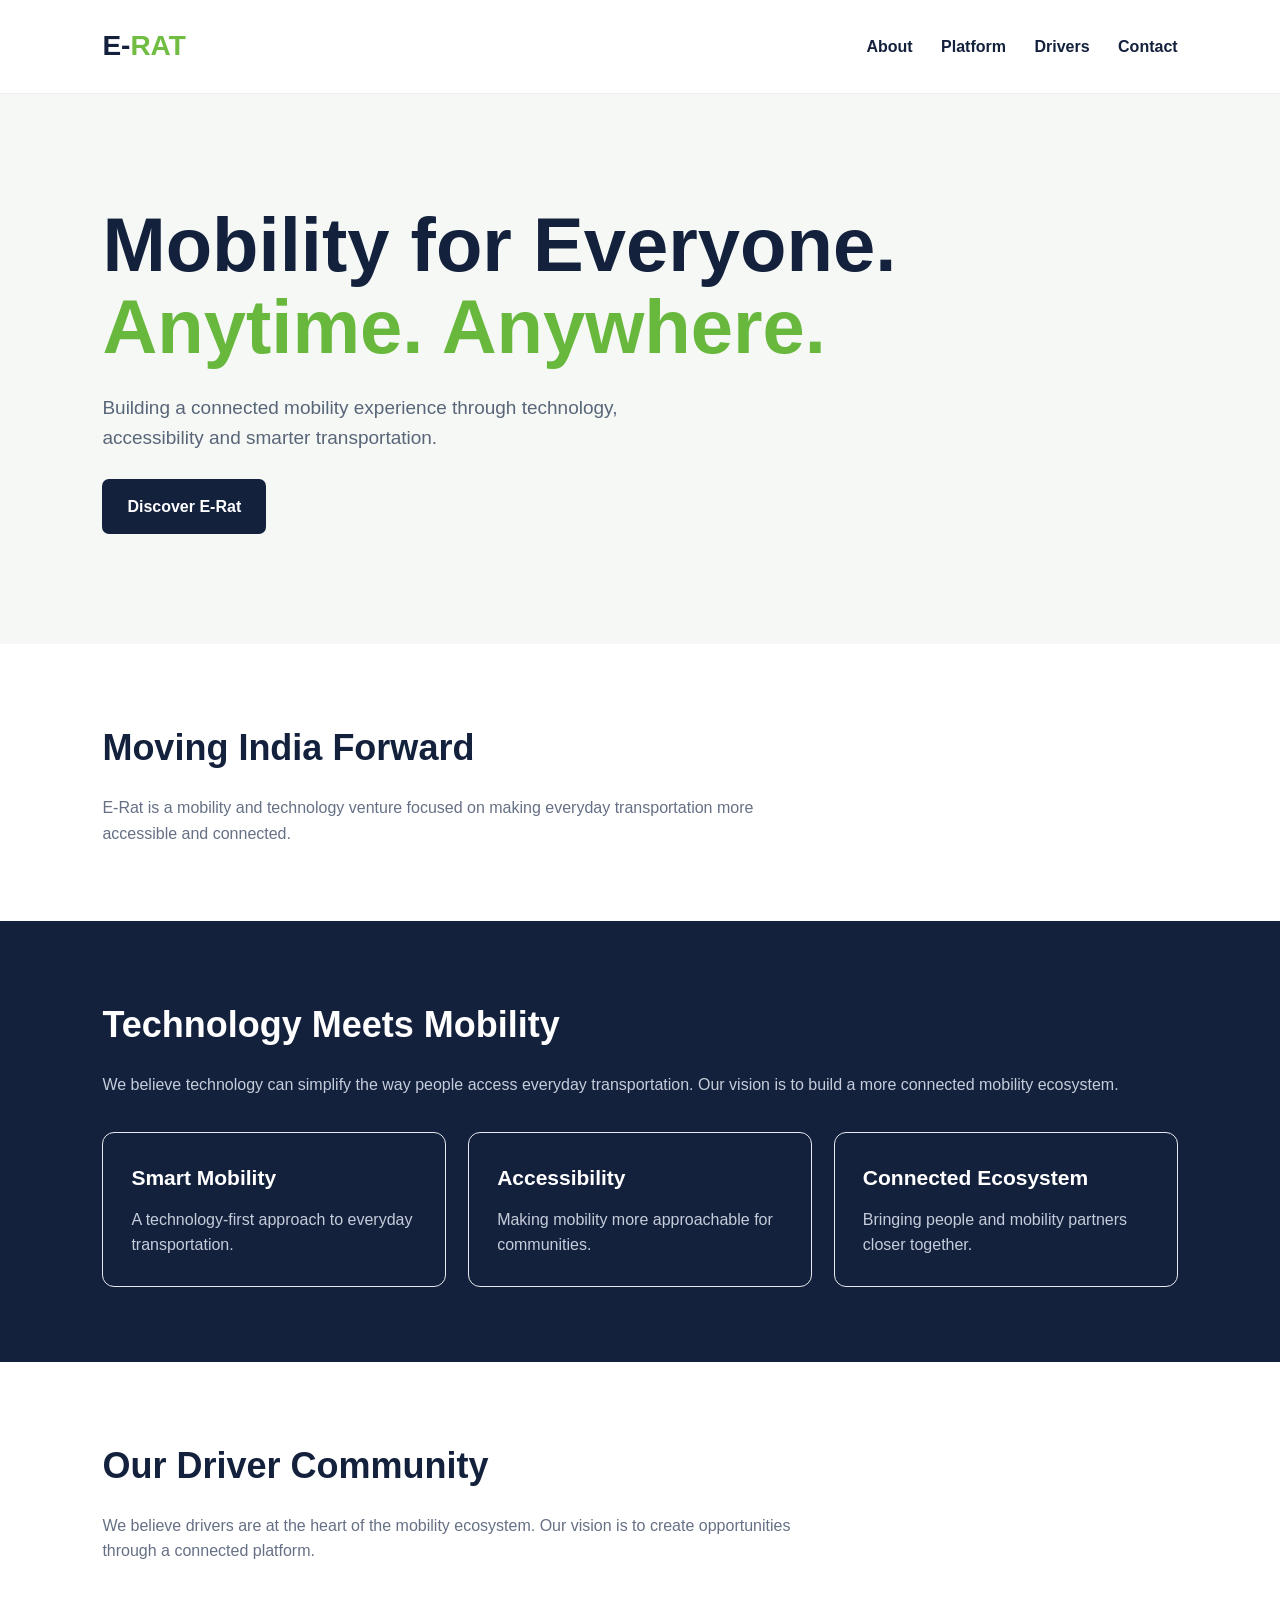
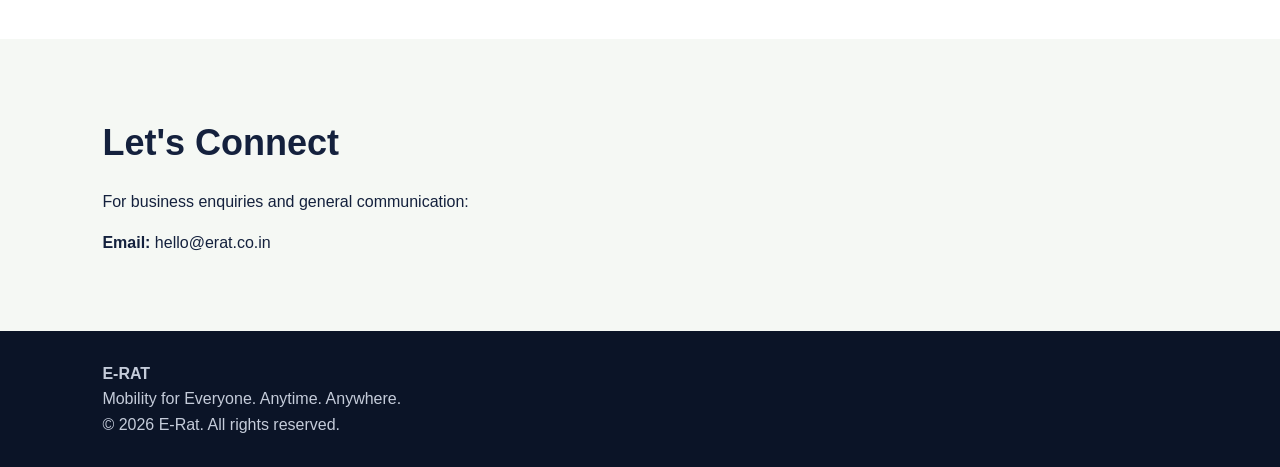
==== index.html @ 74af77c2 "Add initial HTML structure for E-Rat website This file contains the HTML structure and styling for t" ====
<!DOCTYPE html>
<html lang="en">
<head>
<meta charset="UTF-8">
<meta name="viewport" content="width=device-width, initial-scale=1.0">
<title>E-Rat | Mobility for Everyone</title>
<style>
*{box-sizing:border-box;margin:0;padding:0}
body{font-family:Arial,sans-serif;color:#14213d;background:#fff;line-height:1.6}
header{padding:24px 8%;display:flex;justify-content:space-between;align-items:center;border-bottom:1px solid #eee}
.logo{font-size:28px;font-weight:800;color:#14213d}
.logo span{color:#71bd43}
nav a{margin-left:24px;text-decoration:none;color:#14213d;font-weight:600}
.hero{padding:110px 8%;background:#f5f8f4}
.hero h1{font-size:clamp(40px,7vw,76px);line-height:1.08;max-width:850px}
.hero h1 span{color:#68b83d}
.hero p{font-size:19px;color:#596579;margin:25px 0;max-width:600px}
.btn{display:inline-block;background:#14213d;color:white;padding:15px 25px;border-radius:7px;text-decoration:none;font-weight:bold}
section{padding:75px 8%}
h2{font-size:36px;margin-bottom:18px}
.intro{color:#667085;max-width:700px}
.cards{display:grid;grid-template-columns:repeat(auto-fit,minmax(220px,1fr));gap:22px;margin-top:35px}
.card{padding:28px;border:1px solid #e6e9ed;border-radius:12px}
.card h3{margin-bottom:12px;font-size:21px}
.card p{color:#667085}
.dark{background:#14213d;color:white}
.dark p{color:#c5ccda}
.contact{background:#f5f8f4}
footer{padding:30px 8%;background:#0b1427;color:#c5ccda}
@media(max-width:600px){nav{display:none}.hero{padding:75px 7%}section{padding:55px 7%}}
</style>
</head>
<body>
<header>
<div class="logo">E-<span>RAT</span></div>
<nav>
<a href="#about">About</a>
<a href="#platform">Platform</a>
<a href="#drivers">Drivers</a>
<a href="#contact">Contact</a>
</nav>
</header>

<div class="hero">
<h1>Mobility for Everyone.<br><span>Anytime. Anywhere.</span></h1>
<p>Building a connected mobility experience through technology, accessibility and smarter transportation.</p>
<a class="btn" href="#about">Discover E-Rat</a>
</div>

<section id="about">
<h2>Moving India Forward</h2>
<p class="intro">E-Rat is a mobility and technology venture focused on making everyday transportation more accessible and connected.</p>
</section>

<section id="platform" class="dark">
<h2>Technology Meets Mobility</h2>
<p>We believe technology can simplify the way people access everyday transportation. Our vision is to build a more connected mobility ecosystem.</p>
<div class="cards">
<div class="card"><h3>Smart Mobility</h3><p>A technology-first approach to everyday transportation.</p></div>
<div class="card"><h3>Accessibility</h3><p>Making mobility more approachable for communities.</p></div>
<div class="card"><h3>Connected Ecosystem</h3><p>Bringing people and mobility partners closer together.</p></div>
</div>
</section>

<section id="drivers">
<h2>Our Driver Community</h2>
<p class="intro">We believe drivers are at the heart of the mobility ecosystem. Our vision is to create opportunities through a connected platform.</p>
</section>

<section id="contact" class="contact">
<h2>Let's Connect</h2>
<p>For business enquiries and general communication:</p>
<p style="margin-top:15px"><strong>Email:</strong> hello@erat.co.in</p>
</section>

<footer>
<strong>E-RAT</strong>
<p>Mobility for Everyone. Anytime. Anywhere.</p>
<p>© 2026 E-Rat. All rights reserved.</p>
</footer>
</body>
                            </html>
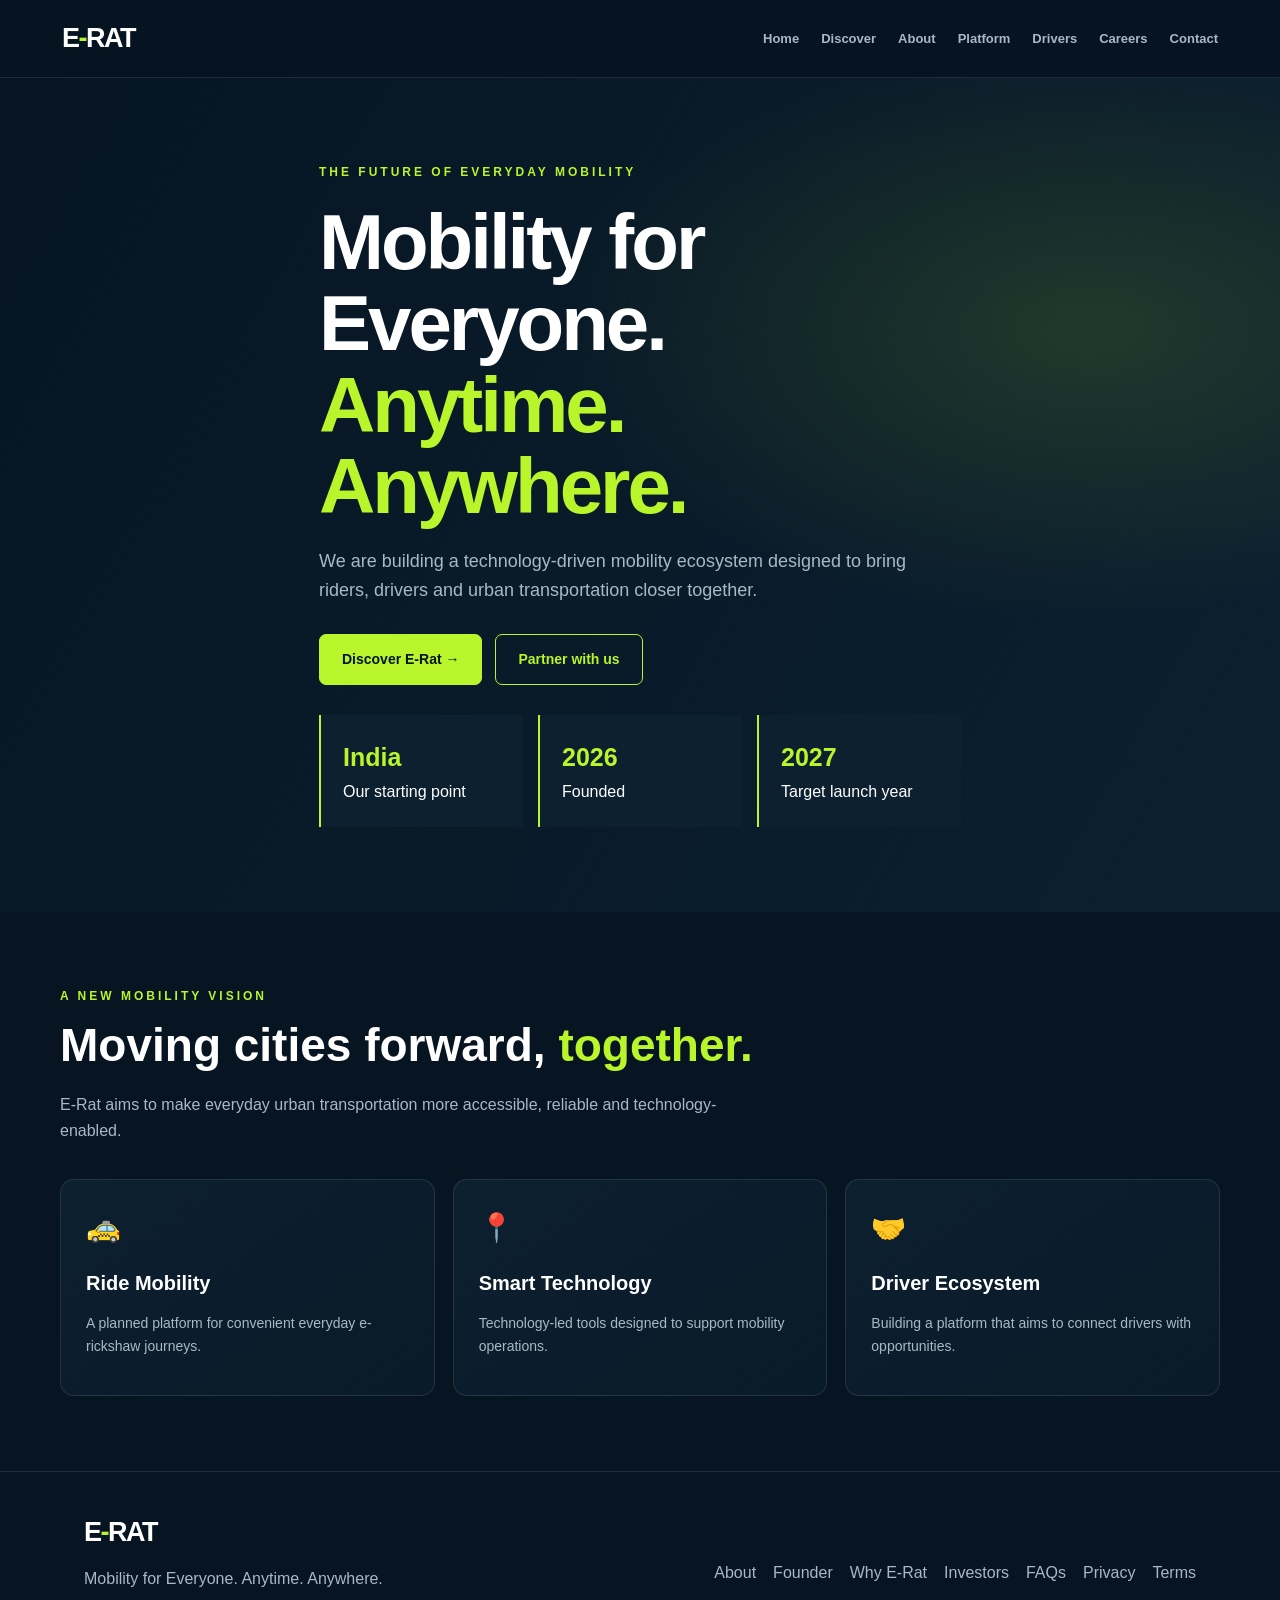
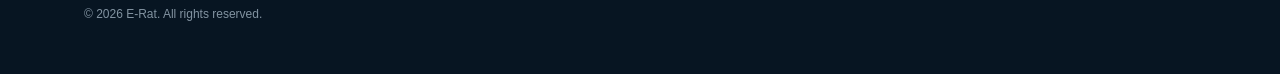
==== commit 39f9173a: "Revamp HTML structure and styles for E-Rat site Updated the HTML structure and styles for the E-Rat " ====
--- a/index.html
+++ b/index.html
@@ -3,80 +3,404 @@
 <head>
 <meta charset="UTF-8">
 <meta name="viewport" content="width=device-width, initial-scale=1.0">
+<meta name="description" content="E-Rat — Mobility for Everyone. Anytime. Anywhere. Building a technology-driven urban mobility ecosystem from India.">
+<meta name="theme-color" content="#071522">
 <title>E-Rat | Mobility for Everyone</title>
 <style>
+:root {
+  --bg:#071522;
+  --panel:#0d2030;
+  --panel2:#10283a;
+  --green:#b8f52a;
+  --white:#fff;
+  --muted:#a9b8c5;
+  --line:rgba(255,255,255,.1);
+}
 *{box-sizing:border-box;margin:0;padding:0}
-body{font-family:Arial,sans-serif;color:#14213d;background:#fff;line-height:1.6}
-header{padding:24px 8%;display:flex;justify-content:space-between;align-items:center;border-bottom:1px solid #eee}
-.logo{font-size:28px;font-weight:800;color:#14213d}
-.logo span{color:#71bd43}
-nav a{margin-left:24px;text-decoration:none;color:#14213d;font-weight:600}
-.hero{padding:110px 8%;background:#f5f8f4}
-.hero h1{font-size:clamp(40px,7vw,76px);line-height:1.08;max-width:850px}
-.hero h1 span{color:#68b83d}
-.hero p{font-size:19px;color:#596579;margin:25px 0;max-width:600px}
-.btn{display:inline-block;background:#14213d;color:white;padding:15px 25px;border-radius:7px;text-decoration:none;font-weight:bold}
-section{padding:75px 8%}
-h2{font-size:36px;margin-bottom:18px}
-.intro{color:#667085;max-width:700px}
-.cards{display:grid;grid-template-columns:repeat(auto-fit,minmax(220px,1fr));gap:22px;margin-top:35px}
-.card{padding:28px;border:1px solid #e6e9ed;border-radius:12px}
-.card h3{margin-bottom:12px;font-size:21px}
-.card p{color:#667085}
-.dark{background:#14213d;color:white}
-.dark p{color:#c5ccda}
-.contact{background:#f5f8f4}
-footer{padding:30px 8%;background:#0b1427;color:#c5ccda}
-@media(max-width:600px){nav{display:none}.hero{padding:75px 7%}section{padding:55px 7%}}
+html{scroll-behavior:smooth}
+body{
+  font-family:Inter,Arial,sans-serif;
+  background:var(--bg);color:var(--white);
+  line-height:1.65;
+}
+a{color:inherit;text-decoration:none}
+button{font:inherit}
+header{
+  position:sticky;top:0;z-index:100;
+  background:rgba(7,21,34,.94);
+  backdrop-filter:blur(15px);
+  border-bottom:1px solid var(--line);
+}
+.nav{
+  max-width:1200px;margin:auto;padding:16px 22px;
+  display:flex;align-items:center;justify-content:space-between;
+}
+.logo{font-size:27px;font-weight:900;letter-spacing:-1.5px}
+.logo span{color:var(--green)}
+.navlinks{display:flex;align-items:center;gap:22px}
+.navlinks button{
+  background:none;border:0;color:var(--muted);
+  cursor:pointer;font-size:13px;font-weight:700;
+}
+.navlinks button:hover,.navlinks button.active{color:var(--green)}
+.menu-btn{
+  display:none;background:var(--green);color:#071522;
+  border:0;border-radius:8px;padding:8px 13px;font-weight:800;
+}
+.container{max-width:1160px;margin:auto;padding:0 24px}
+.page{display:none;min-height:75vh;animation:fade .3s ease}
+.page.active{display:block}
+@keyframes fade{from{opacity:0;transform:translateY(8px)}to{opacity:1;transform:none}}
+.hero{
+  min-height:590px;display:flex;align-items:center;
+  padding:85px 0;
+  background:
+    radial-gradient(ellipse at 85% 30%,rgba(184,245,42,.13),transparent 35%),
+    linear-gradient(120deg,#071522,#0b2030);
+}
+.eyebrow{
+  color:var(--green);font-size:12px;letter-spacing:3px;
+  font-weight:900;text-transform:uppercase;
+}
+h1{font-size:clamp(43px,7vw,78px);line-height:1.04;
+   letter-spacing:-3px;margin:20px 0}
+h1 span,h2 span{color:var(--green)}
+h2{font-size:clamp(30px,4vw,46px);line-height:1.15;margin:12px 0 20px}
+h3{font-size:20px;margin-bottom:10px}
+p{color:var(--muted);margin:12px 0}
+.hero-copy{max-width:690px}
+.hero-copy p{font-size:18px;max-width:600px}
+.actions{display:flex;gap:13px;flex-wrap:wrap;margin-top:28px}
+.btn{
+  display:inline-block;padding:13px 22px;border-radius:7px;
+  font-weight:900;font-size:14px;border:1px solid var(--green);
+  cursor:pointer;
+}
+.btn.primary{background:var(--green);color:#071522}
+.btn.secondary{color:var(--green);background:transparent}
+.section{padding:75px 0}
+.section-head{max-width:700px;margin-bottom:35px}
+.grid{display:grid;grid-template-columns:repeat(3,1fr);gap:18px}
+.card{
+  padding:25px;border:1px solid var(--line);
+  background:linear-gradient(145deg,var(--panel),#091a28);
+  border-radius:14px;
+}
+.card .symbol{font-size:28px;margin-bottom:15px}
+.card p{font-size:14px}
+.tag{
+  display:inline-block;padding:5px 10px;border-radius:30px;
+  background:rgba(184,245,42,.1);color:var(--green);
+  font-size:11px;font-weight:900;letter-spacing:1px;
+}
+.stats{display:grid;grid-template-columns:repeat(3,1fr);gap:15px;margin-top:30px}
+.stat{padding:22px;border-left:2px solid var(--green);background:var(--panel)}
+.stat strong{display:block;font-size:25px;color:var(--green)}
+.page-hero{padding:75px 0 45px;background:linear-gradient(120deg,#0b2030,#071522)}
+.page-hero h1{font-size:clamp(38px,6vw,62px)}
+.content{padding:45px 0 80px}
+.content-block{max-width:850px}
+.content-block ul{padding-left:22px;color:var(--muted);margin:15px 0}
+.content-block li{margin:9px 0}
+.notice{
+  border:1px solid rgba(184,245,42,.35);
+  background:rgba(184,245,42,.06);
+  padding:17px;border-radius:10px;margin:22px 0;
+  color:var(--muted);font-size:14px;
+}
+.faq{border-bottom:1px solid var(--line);padding:20px 0}
+.faq h3{color:var(--white)}
+footer{border-top:1px solid var(--line);padding:38px 0}
+.footer-inner{display:flex;justify-content:space-between;gap:25px;flex-wrap:wrap}
+.footer-links{display:flex;gap:17px;flex-wrap:wrap}
+.footer-links button{background:none;border:0;color:var(--muted);cursor:pointer}
+.footer-links button:hover{color:var(--green)}
+.small{font-size:12px;color:#8293a1}
+.contact-box{padding:28px;background:var(--panel);border-radius:12px;margin-top:20px}
+@media(max-width:850px){
+ .navlinks{
+   display:none;position:absolute;top:65px;left:0;right:0;
+   padding:20px;background:#071522;border-bottom:1px solid var(--line);
+   flex-direction:column;align-items:flex-start;
+ }
+ .navlinks.open{display:flex}
+ .menu-btn{display:block}
+ .grid{grid-template-columns:repeat(2,1fr)}
+}
+@media(max-width:560px){
+ .grid,.stats{grid-template-columns:1fr}
+ .hero{min-height:520px;padding:65px 0}
+ h1{letter-spacing:-2px}
+ .section{padding:55px 0}
+ .nav{padding:14px 18px}
+}
 </style>
 </head>
 <body>
+
 <header>
-<div class="logo">E-<span>RAT</span></div>
-<nav>
-<a href="#about">About</a>
-<a href="#platform">Platform</a>
-<a href="#drivers">Drivers</a>
-<a href="#contact">Contact</a>
-</nav>
+ <div class="nav">
+  <a class="logo" href="#" onclick="showPage('home');return false">E<span>-</span>RAT</a>
+  <button class="menu-btn" onclick="toggleMenu()">MENU ☰</button>
+  <nav class="navlinks" id="navlinks">
+   <button onclick="showPage('home')">Home</button>
+   <button onclick="showPage('discover')">Discover</button>
+   <button onclick="showPage('about')">About</button>
+   <button onclick="showPage('platform')">Platform</button>
+   <button onclick="showPage('drivers')">Drivers</button>
+   <button onclick="showPage('careers')">Careers</button>
+   <button onclick="showPage('contact')">Contact</button>
+  </nav>
+ </div>
 </header>
 
-<div class="hero">
-<h1>Mobility for Everyone.<br><span>Anytime. Anywhere.</span></h1>
-<p>Building a connected mobility experience through technology, accessibility and smarter transportation.</p>
-<a class="btn" href="#about">Discover E-Rat</a>
-</div>
-
-<section id="about">
-<h2>Moving India Forward</h2>
-<p class="intro">E-Rat is a mobility and technology venture focused on making everyday transportation more accessible and connected.</p>
-</section>
-
-<section id="platform" class="dark">
-<h2>Technology Meets Mobility</h2>
-<p>We believe technology can simplify the way people access everyday transportation. Our vision is to build a more connected mobility ecosystem.</p>
-<div class="cards">
-<div class="card"><h3>Smart Mobility</h3><p>A technology-first approach to everyday transportation.</p></div>
-<div class="card"><h3>Accessibility</h3><p>Making mobility more approachable for communities.</p></div>
-<div class="card"><h3>Connected Ecosystem</h3><p>Bringing people and mobility partners closer together.</p></div>
-</div>
-</section>
-
-<section id="drivers">
-<h2>Our Driver Community</h2>
-<p class="intro">We believe drivers are at the heart of the mobility ecosystem. Our vision is to create opportunities through a connected platform.</p>
-</section>
-
-<section id="contact" class="contact">
-<h2>Let's Connect</h2>
-<p>For business enquiries and general communication:</p>
-<p style="margin-top:15px"><strong>Email:</strong> hello@erat.co.in</p>
-</section>
+<main>
+
+<!-- 1 HOME -->
+<section class="page active" id="home">
+ <div class="hero">
+  <div class="container hero-copy">
+   <div class="eyebrow">The future of everyday mobility</div>
+   <h1>Mobility for Everyone.<br><span>Anytime. Anywhere.</span></h1>
+   <p>We are building a technology-driven mobility ecosystem designed to bring riders, drivers and urban transportation closer together.</p>
+   <div class="actions">
+    <a class="btn primary" href="#" onclick="showPage('discover');return false">Discover E-Rat →</a>
+    <a class="btn secondary" href="#" onclick="showPage('contact');return false">Partner with us</a>
+   </div>
+   <div class="stats">
+    <div class="stat"><strong>India</strong><span>Our starting point</span></div>
+    <div class="stat"><strong>2026</strong><span>Founded</span></div>
+    <div class="stat"><strong>2027</strong><span>Target launch year</span></div>
+   </div>
+  </div>
+ </div>
+ <div class="section container">
+  <div class="section-head">
+   <div class="eyebrow">A new mobility vision</div>
+   <h2>Moving cities forward, <span>together.</span></h2>
+   <p>E-Rat aims to make everyday urban transportation more accessible, reliable and technology-enabled.</p>
+  </div>
+  <div class="grid">
+   <div class="card"><div class="symbol">🚕</div><h3>Ride Mobility</h3><p>A planned platform for convenient everyday e-rickshaw journeys.</p></div>
+   <div class="card"><div class="symbol">📍</div><h3>Smart Technology</h3><p>Technology-led tools designed to support mobility operations.</p></div>
+   <div class="card"><div class="symbol">🤝</div><h3>Driver Ecosystem</h3><p>Building a platform that aims to connect drivers with opportunities.</p></div>
+  </div>
+ </div>
+</section>
+
+<!-- 2 DISCOVER -->
+<section class="page" id="discover">
+ <div class="page-hero"><div class="container"><div class="eyebrow">Discover E-Rat</div><h1>More than a ride.<br><span>A mobility ecosystem.</span></h1><p>Our ambition is to create a connected urban mobility experience.</p></div></div>
+ <div class="content container">
+  <div class="grid">
+   <div class="card"><h3>For Riders</h3><p>A simpler and more accessible way to explore everyday mobility options.</p></div>
+   <div class="card"><h3>For Drivers</h3><p>Digital tools and platform opportunities designed around driver needs.</p></div>
+   <div class="card"><h3>For Businesses</h3><p>Potential partnerships across fleets, mobility services and advertising.</p></div>
+  </div>
+  <div class="notice">E-Rat is currently in its pre-launch planning stage. Services described on this website are planned and are not yet available for booking.</div>
+ </div>
+</section>
+
+<!-- 3 ABOUT -->
+<section class="page" id="about">
+ <div class="page-hero"><div class="container"><div class="eyebrow">About us</div><h1>Built around the way <span>cities move.</span></h1></div></div>
+ <div class="content container content-block">
+  <h2>Who we are</h2>
+  <p>E-Rat is an India-origin mobility initiative founded in 2026, with a vision to build a technology-driven urban mobility ecosystem.</p>
+  <h2>Our mission</h2>
+  <p>Make everyday urban mobility more accessible, reliable and technology-enabled.</p>
+  <h2>Our vision</h2>
+  <p>Build a leading technology-driven mobility ecosystem originating in India.</p>
+  <h2>Our approach</h2>
+  <p>We aim to bring riders, drivers and mobility operations closer through practical technology, thoughtful design and partnerships.</p>
+ </div>
+</section>
+
+<!-- 4 FOUNDER -->
+<section class="page" id="founder">
+ <div class="page-hero"><div class="container"><div class="eyebrow">Leadership</div><h1>Meet the <span>Founder.</span></h1></div></div>
+ <div class="content container content-block">
+  <span class="tag">FOUNDER & CHIEF EXECUTIVE OFFICER</span>
+  <h2>Jatin Bhatia</h2>
+  <p>Jatin Bhatia founded E-Rat with the ambition to build an India-origin, technology-driven mobility ecosystem. His focus is on bringing riders, drivers and mobility operations closer through accessible and practical technology.</p>
+  <p>As Founder & CEO, he is guiding the company's early vision, direction and long-term ambition as E-Rat moves through its pre-launch planning stage.</p>
+ </div>
+</section>
+
+<!-- 5 PLATFORM -->
+<section class="page" id="platform">
+ <div class="page-hero"><div class="container"><div class="eyebrow">Our platform</div><h1>Technology powering <span>mobility.</span></h1><p>Our planned platform brings multiple mobility capabilities into one connected ecosystem.</p></div></div>
+ <div class="content container">
+  <div class="grid">
+   <div class="card"><h3>Ride Booking</h3><p>Planned e-rickshaw discovery and booking experience.</p></div>
+   <div class="card"><h3>GPS Tracking</h3><p>Planned location and trip visibility features.</p></div>
+   <div class="card"><h3>Digital Payments</h3><p>Planned digital payment capabilities.</p></div>
+   <div class="card"><h3>Driver Onboarding</h3><p>Planned digital driver registration and verification workflows.</p></div>
+   <div class="card"><h3>Fleet Management</h3><p>Planned tools for fleet operations and management.</p></div>
+   <div class="card"><h3>Advertising</h3><p>A potential advertising platform for mobility-related businesses.</p></div>
+  </div>
+  <div class="notice">These capabilities are part of the product roadmap and should not be considered live features.</div>
+ </div>
+</section>
+
+<!-- 6 DRIVERS -->
+<section class="page" id="drivers">
+ <div class="page-hero"><div class="container"><div class="eyebrow">Driver ecosystem</div><h1>Built with drivers <span>in mind.</span></h1><p>We aim to create a supportive digital ecosystem for e-rickshaw drivers.</p></div></div>
+ <div class="content container content-block">
+  <h2>Our planned approach</h2>
+  <ul>
+   <li>Digital driver onboarding and profile management.</li>
+   <li>Access to a planned ride discovery platform.</li>
+   <li>Technology-enabled trip and location information.</li>
+   <li>Potential fleet and operational support tools.</li>
+  </ul>
+  <div class="notice">Driver registration is not currently open. Updates will be shared when the platform is ready.</div>
+  <a class="btn primary" href="mailto:jatin.bhatia@erat.co.in?subject=E-Rat%20Driver%20Interest">Express interest by email</a>
+ </div>
+</section>
+
+<!-- 7 WHY -->
+<section class="page" id="why">
+ <div class="page-hero"><div class="container"><div class="eyebrow">Why E-Rat</div><h1>Everyday mobility.<br><span>Reimagined.</span></h1></div></div>
+ <div class="content container">
+  <div class="grid">
+   <div class="card"><h3>Accessibility</h3><p>We believe mobility should be approachable and accessible.</p></div>
+   <div class="card"><h3>Technology</h3><p>We aim to use practical technology to improve mobility experiences.</p></div>
+   <div class="card"><h3>Connected Ecosystem</h3><p>Our vision connects riders, drivers, fleet operators and partners.</p></div>
+  </div>
+ </div>
+</section>
+
+<!-- 8 CAREERS -->
+<section class="page" id="careers">
+ <div class="page-hero"><div class="container"><div class="eyebrow">Careers at E-Rat</div><h1>Build what moves <span>tomorrow.</span></h1><p>Be part of an ambitious mobility and technology journey.</p></div></div>
+ <div class="content container">
+  <h2>Future opportunity areas</h2>
+  <div class="grid">
+   <div class="card"><h3>Technology & Product</h3><p>Engineering, product design, software and data.</p></div>
+   <div class="card"><h3>Operations</h3><p>Mobility operations, fleet coordination and service quality.</p></div>
+   <div class="card"><h3>Sales & Partnerships</h3><p>Business development, partnerships and growth.</p></div>
+   <div class="card"><h3>People & Finance</h3><p>Human resources, finance and business support.</p></div>
+  </div>
+  <div class="notice">There are no confirmed open positions listed at this time. These are future hiring areas, not active vacancies.</div>
+  <a class="btn primary" href="mailto:jatin.bhatia@erat.co.in?subject=Career%20Interest%20-%20E-Rat">Send your profile</a>
+ </div>
+</section>
+
+<!-- 9 CONTACT -->
+<section class="page" id="contact">
+ <div class="page-hero"><div class="container"><div class="eyebrow">Contact us</div><h1>Let's start a <span>conversation.</span></h1><p>For business enquiries, partnerships, investor communication and career interest.</p></div></div>
+ <div class="content container">
+  <div class="contact-box">
+   <div class="eyebrow">General enquiries</div>
+   <h2>Get in touch with E-Rat</h2>
+   <p>Email: <a style="color:var(--green)" href="mailto:jatin.bhatia@erat.co.in">jatin.bhatia@erat.co.in</a></p>
+   <div class="actions">
+    <a class="btn primary" href="mailto:jatin.bhatia@erat.co.in">Email E-Rat</a>
+    <a class="btn secondary" href="mailto:jatin.bhatia@erat.co.in?subject=Business%20Partnership">Business partnership</a>
+   </div>
+  </div>
+  <p class="small">Headquarters: Delhi NCR, India. A public office address and telephone number have not been published.</p>
+ </div>
+</section>
+
+<!-- 10 INVESTORS -->
+<section class="page" id="investors">
+ <div class="page-hero"><div class="container"><div class="eyebrow">Investor relations</div><h1>Building a mobility <span>opportunity.</span></h1></div></div>
+ <div class="content container content-block">
+  <h2>Our ambition</h2>
+  <p>E-Rat aims to develop a technology-enabled urban mobility ecosystem, beginning in Delhi NCR and with a long-term vision to expand responsibly.</p>
+  <h2>Current stage</h2>
+  <p>Pre-launch / Planning.</p>
+  <h2>Investor enquiries</h2>
+  <p>For investor-related communication, please contact:</p>
+  <a class="btn primary" href="mailto:jatin.bhatia@erat.co.in?subject=Investor%20Enquiry">Investor enquiry</a>
+  <div class="notice">No financial performance, funding, valuation or investment returns are represented on this page. Please request verified company materials directly.</div>
+ </div>
+</section>
+
+<!-- 11 FAQ -->
+<section class="page" id="faq">
+ <div class="page-hero"><div class="container"><div class="eyebrow">Frequently asked questions</div><h1>Questions? <span>We've got you.</span></h1></div></div>
+ <div class="content container">
+  <div class="faq"><h3>What is E-Rat?</h3><p>E-Rat is a mobility initiative focused on building a technology-enabled e-rickshaw ecosystem.</p></div>
+  <div class="faq"><h3>Where is E-Rat based?</h3><p>E-Rat is based in Delhi NCR, India.</p></div>
+  <div class="faq"><h3>Can I book a ride today?</h3><p>No. Ride booking is a planned feature. The platform is currently in pre-launch planning.</p></div>
+  <div class="faq"><h3>Can drivers register?</h3><p>Driver onboarding is planned. Registration is not currently open.</p></div>
+  <div class="faq"><h3>How can I contact E-Rat?</h3><p>Email jatin.bhatia@erat.co.in for enquiries.</p></div>
+  <div class="faq"><h3>How can I apply for a job?</h3><p>You can send your profile to jatin.bhatia@erat.co.in.</p></div>
+ </div>
+</section>
+
+<!-- 12 PRIVACY -->
+<section class="page" id="privacy">
+ <div class="page-hero"><div class="container"><div class="eyebrow">Legal</div><h1>Privacy <span>policy.</span></h1></div></div>
+ <div class="content container content-block">
+  <div class="notice">Starter draft only — this policy must be reviewed by a qualified legal professional and updated before collecting personal information or launching services.</div>
+  <h2>1. Introduction</h2><p>E-Rat respects the privacy of visitors to its website. This draft explains the intended approach to information shared through website communication.</p>
+  <h2>2. Information you provide</h2><p>If you email us, we may receive your email address and the information you choose to include in your message.</p>
+  <h2>3. Use of information</h2><p>Information may be used to respond to enquiries, consider partnership opportunities and communicate about E-Rat.</p>
+  <h2>4. Sharing</h2><p>We do not intend to sell personal information. Any future sharing with service providers will require an appropriate privacy framework.</p>
+  <h2>5. Security and retention</h2><p>Reasonable safeguards and retention practices should be established before collecting user or driver data.</p>
+  <h2>6. Contact</h2><p>Privacy enquiries: jatin.bhatia@erat.co.in</p>
+ </div>
+</section>
+
+<!-- 13 TERMS -->
+<section class="page" id="terms">
+ <div class="page-hero"><div class="container"><div class="eyebrow">Legal</div><h1>Terms & <span>conditions.</span></h1></div></div>
+ <div class="content container content-block">
+  <div class="notice">Starter draft only — legal review is required before publication. These terms are not a substitute for final platform, driver or rider agreements.</div>
+  <h2>1. Website information</h2><p>This website provides general information about E-Rat and its planned mobility ecosystem.</p>
+  <h2>2. Pre-launch status</h2><p>Features and services described are planned and may change. Their display does not mean that they are currently operational or available.</p>
+  <h2>3. No booking or transaction</h2><p>This website does not currently provide ride booking, driver registration, payment processing or fleet transactions.</p>
+  <h2>4. Intellectual property</h2><p>Website content and branding should not be copied or used without appropriate permission.</p>
+  <h2>5. Changes</h2><p>E-Rat may update website content as the company and its plans evolve.</p>
+  <h2>6. Contact</h2><p>For questions about these terms, contact jatin.bhatia@erat.co.in.</p>
+ </div>
+</section>
+
+</main>
 
 <footer>
-<strong>E-RAT</strong>
-<p>Mobility for Everyone. Anytime. Anywhere.</p>
-<p>© 2026 E-Rat. All rights reserved.</p>
+ <div class="container footer-inner">
+  <div>
+   <a class="logo" href="#" onclick="showPage('home');return false">E<span>-</span>RAT</a>
+   <p>Mobility for Everyone. Anytime. Anywhere.</p>
+   <p class="small">© 2026 E-Rat. All rights reserved.</p>
+  </div>
+  <div class="footer-links">
+   <button onclick="showPage('about')">About</button>
+   <button onclick="showPage('founder')">Founder</button>
+   <button onclick="showPage('why')">Why E-Rat</button>
+   <button onclick="showPage('investors')">Investors</button>
+   <button onclick="showPage('faq')">FAQs</button>
+   <button onclick="showPage('privacy')">Privacy</button>
+   <button onclick="showPage('terms')">Terms</button>
+  </div>
+ </div>
 </footer>
+
+<script>
+function showPage(id){
+  document.querySelectorAll('.page').forEach(p=>p.classList.remove('active'));
+  const target=document.getElementById(id);
+  if(target) target.classList.add('active');
+  document.querySelectorAll('.navlinks button').forEach(b=>b.classList.remove('active'));
+  const active=[...document.querySelectorAll('.navlinks button')]
+    .find(b=>b.getAttribute('onclick')?.includes("'"+id+"'"));
+  if(active) active.classList.add('active');
+  document.getElementById('navlinks').classList.remove('open');
+  window.scrollTo({top:0,behavior:'smooth'});
+  history.replaceState(null,'','#'+id);
+}
+function toggleMenu(){
+  document.getElementById('navlinks').classList.toggle('open');
+}
+window.addEventListener('load',()=>{
+  const id=location.hash.replace('#','');
+  if(id && document.getElementById(id)) showPage(id);
+});
+</script>
 </body>
-                            </html>
+</html>
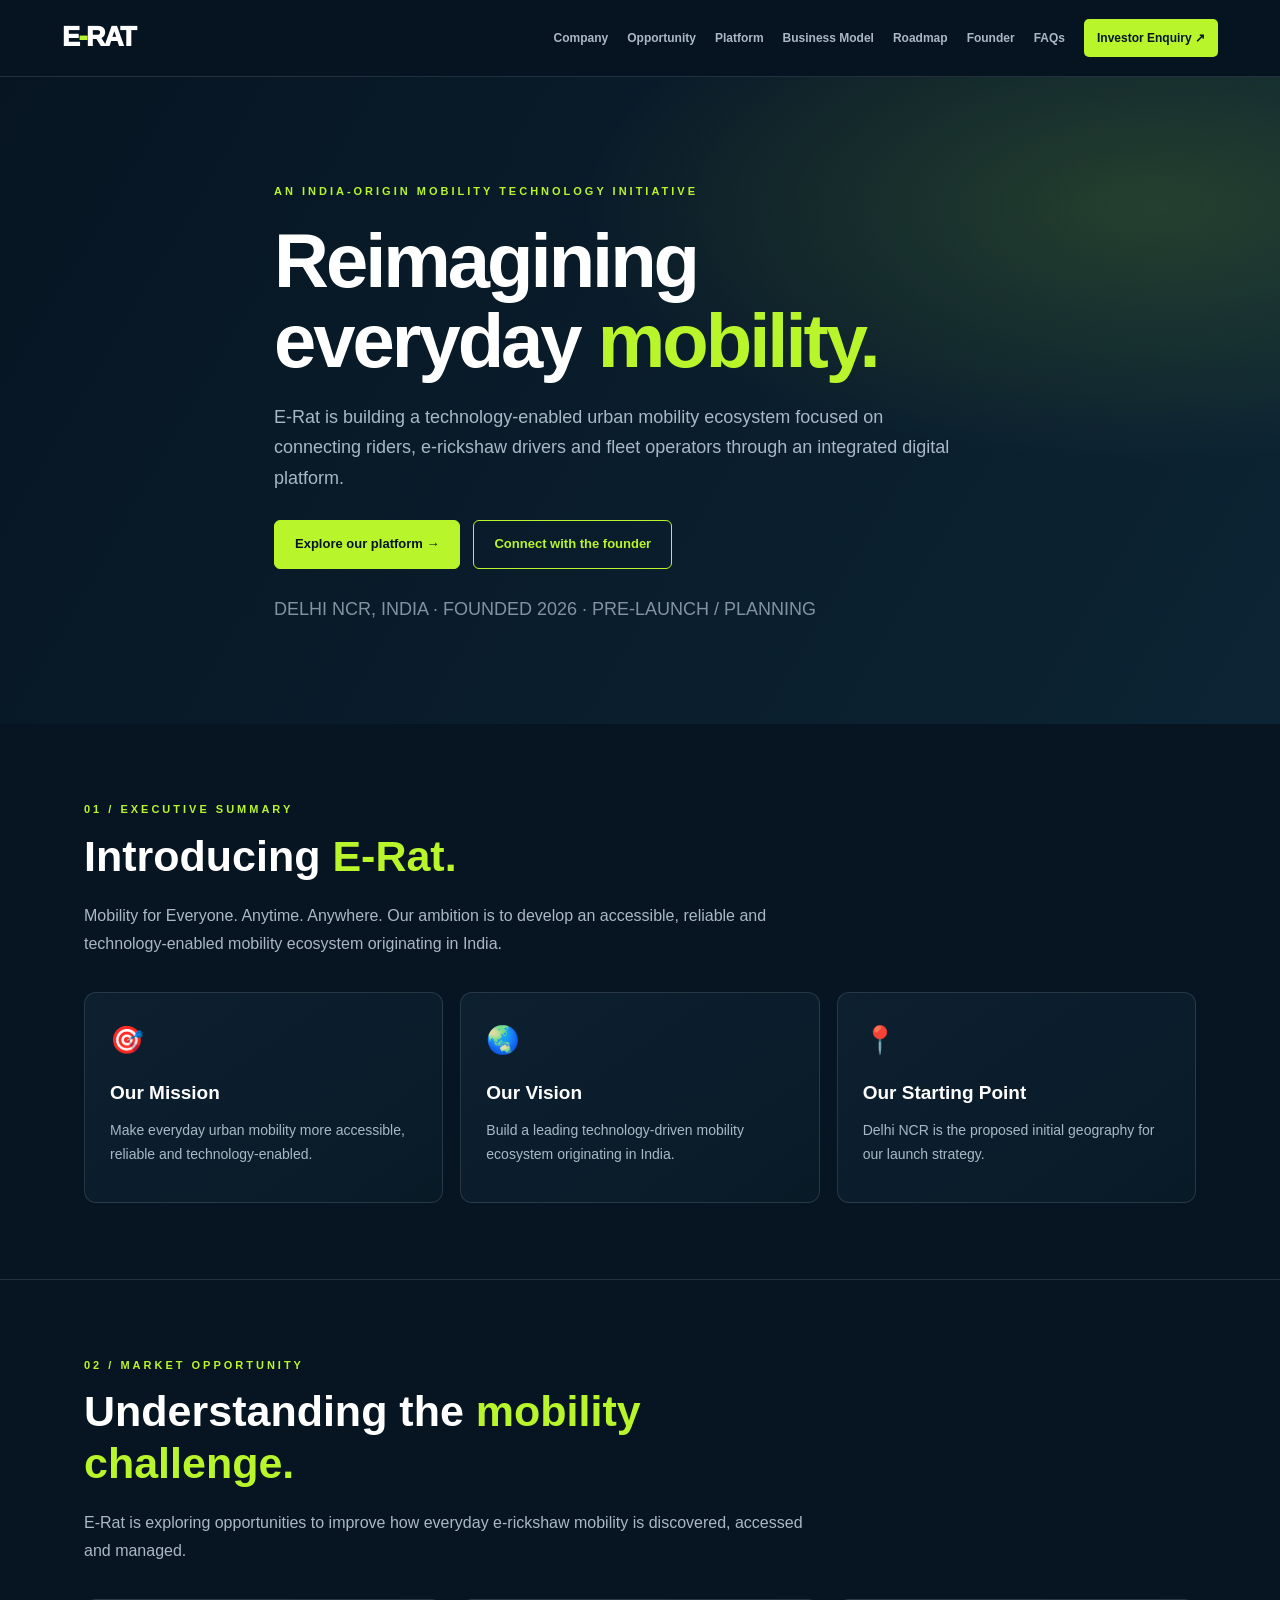
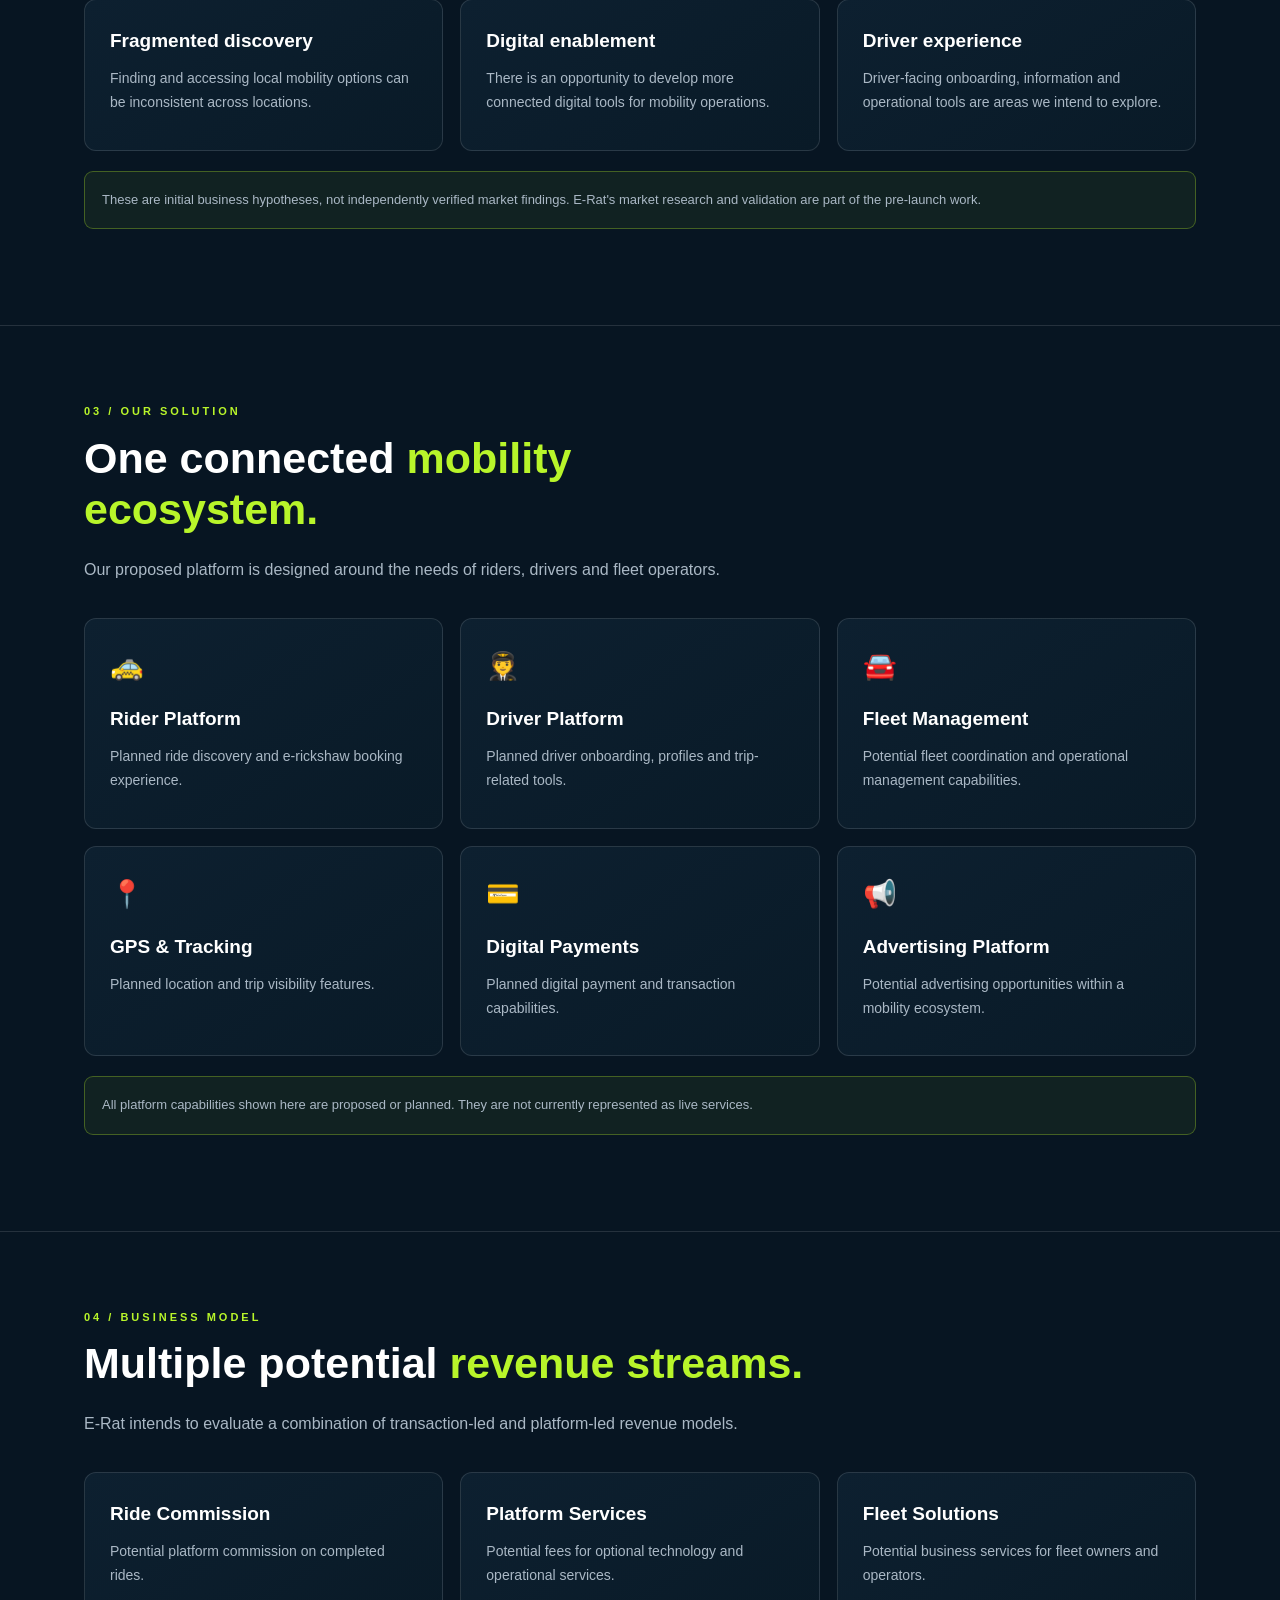
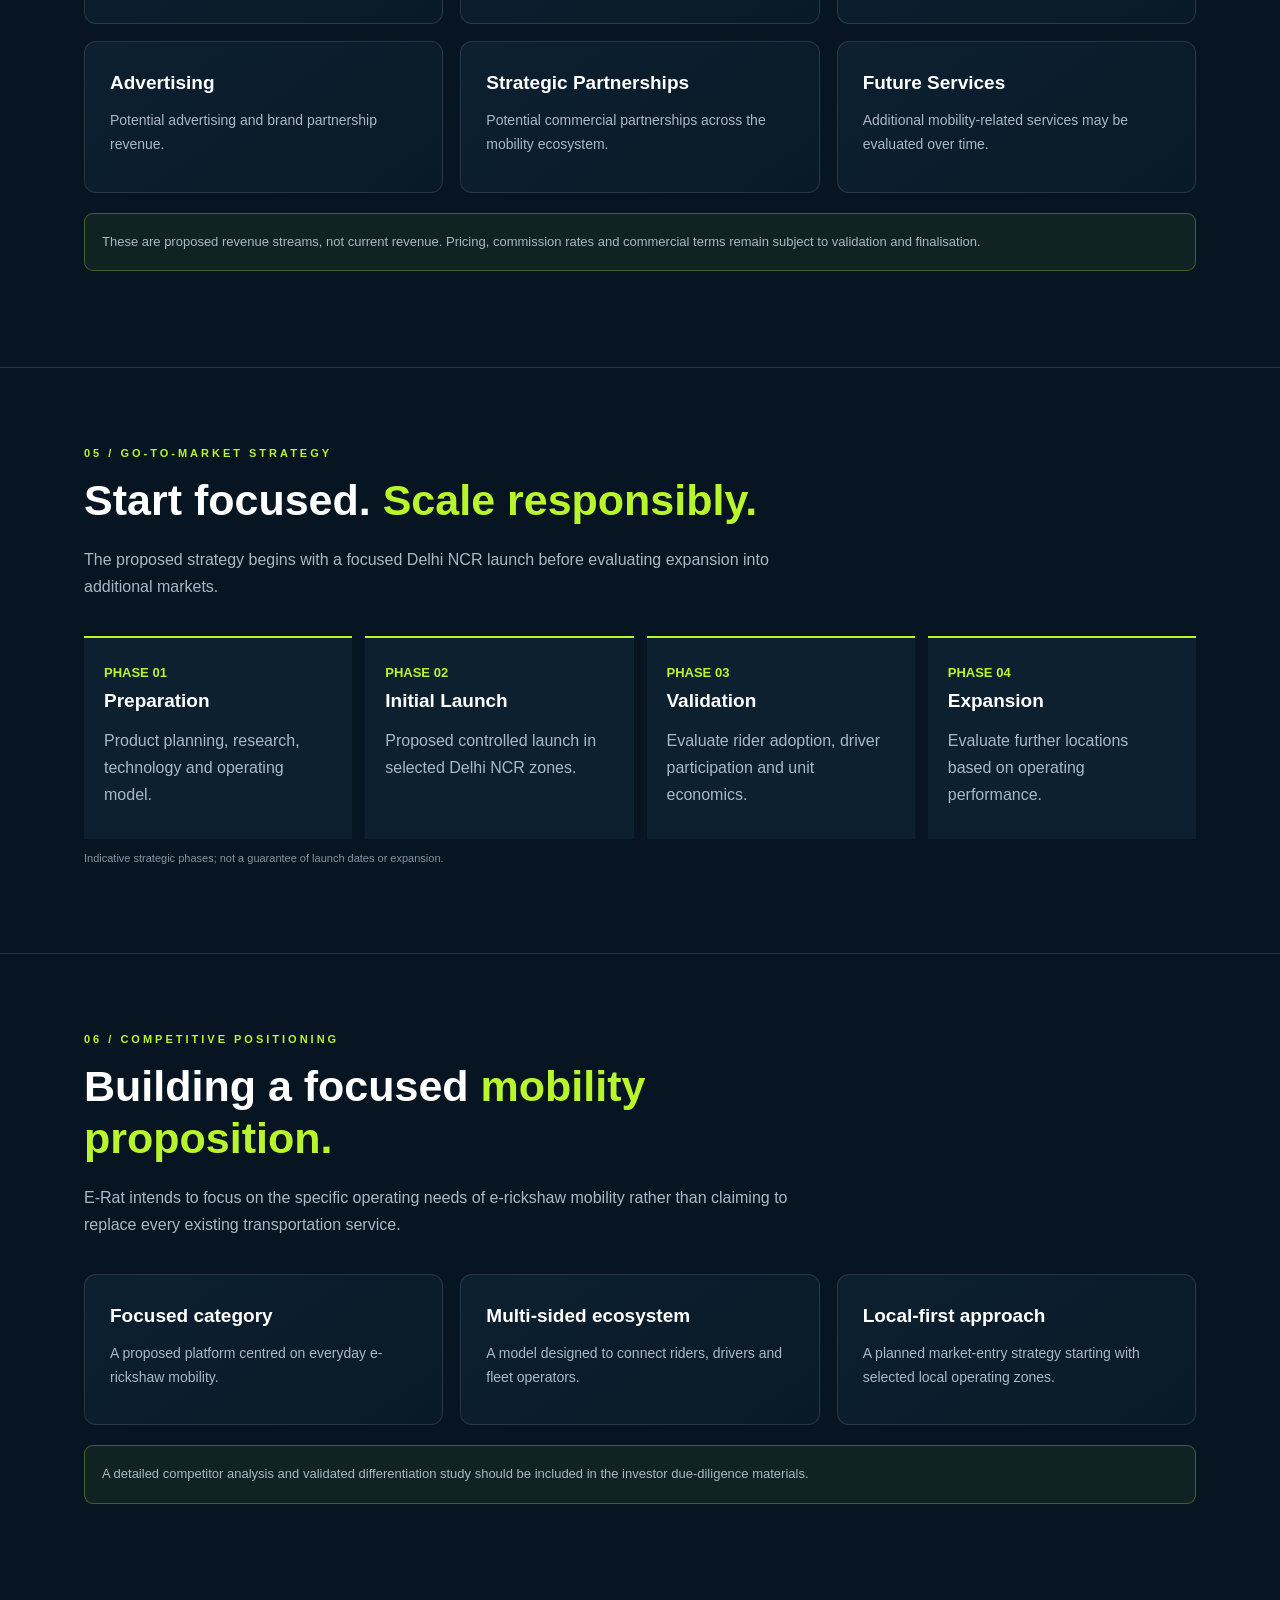
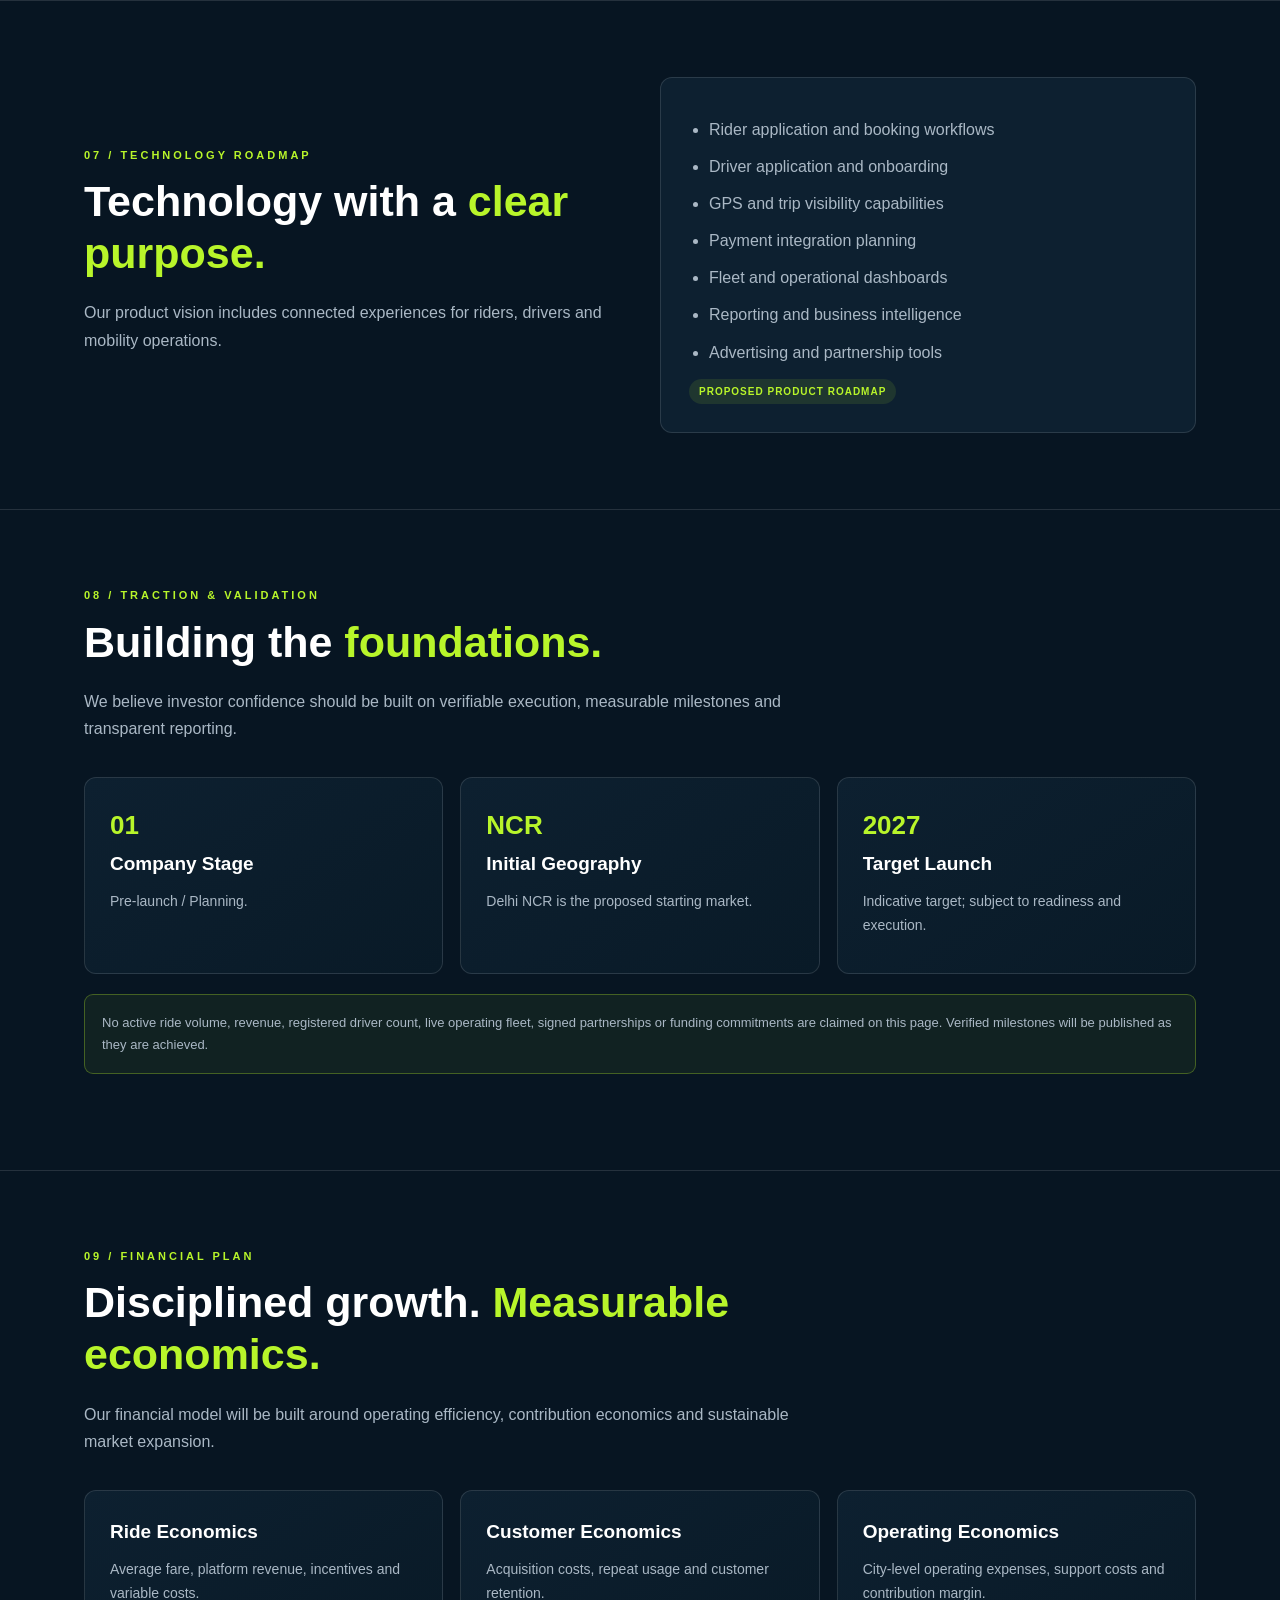
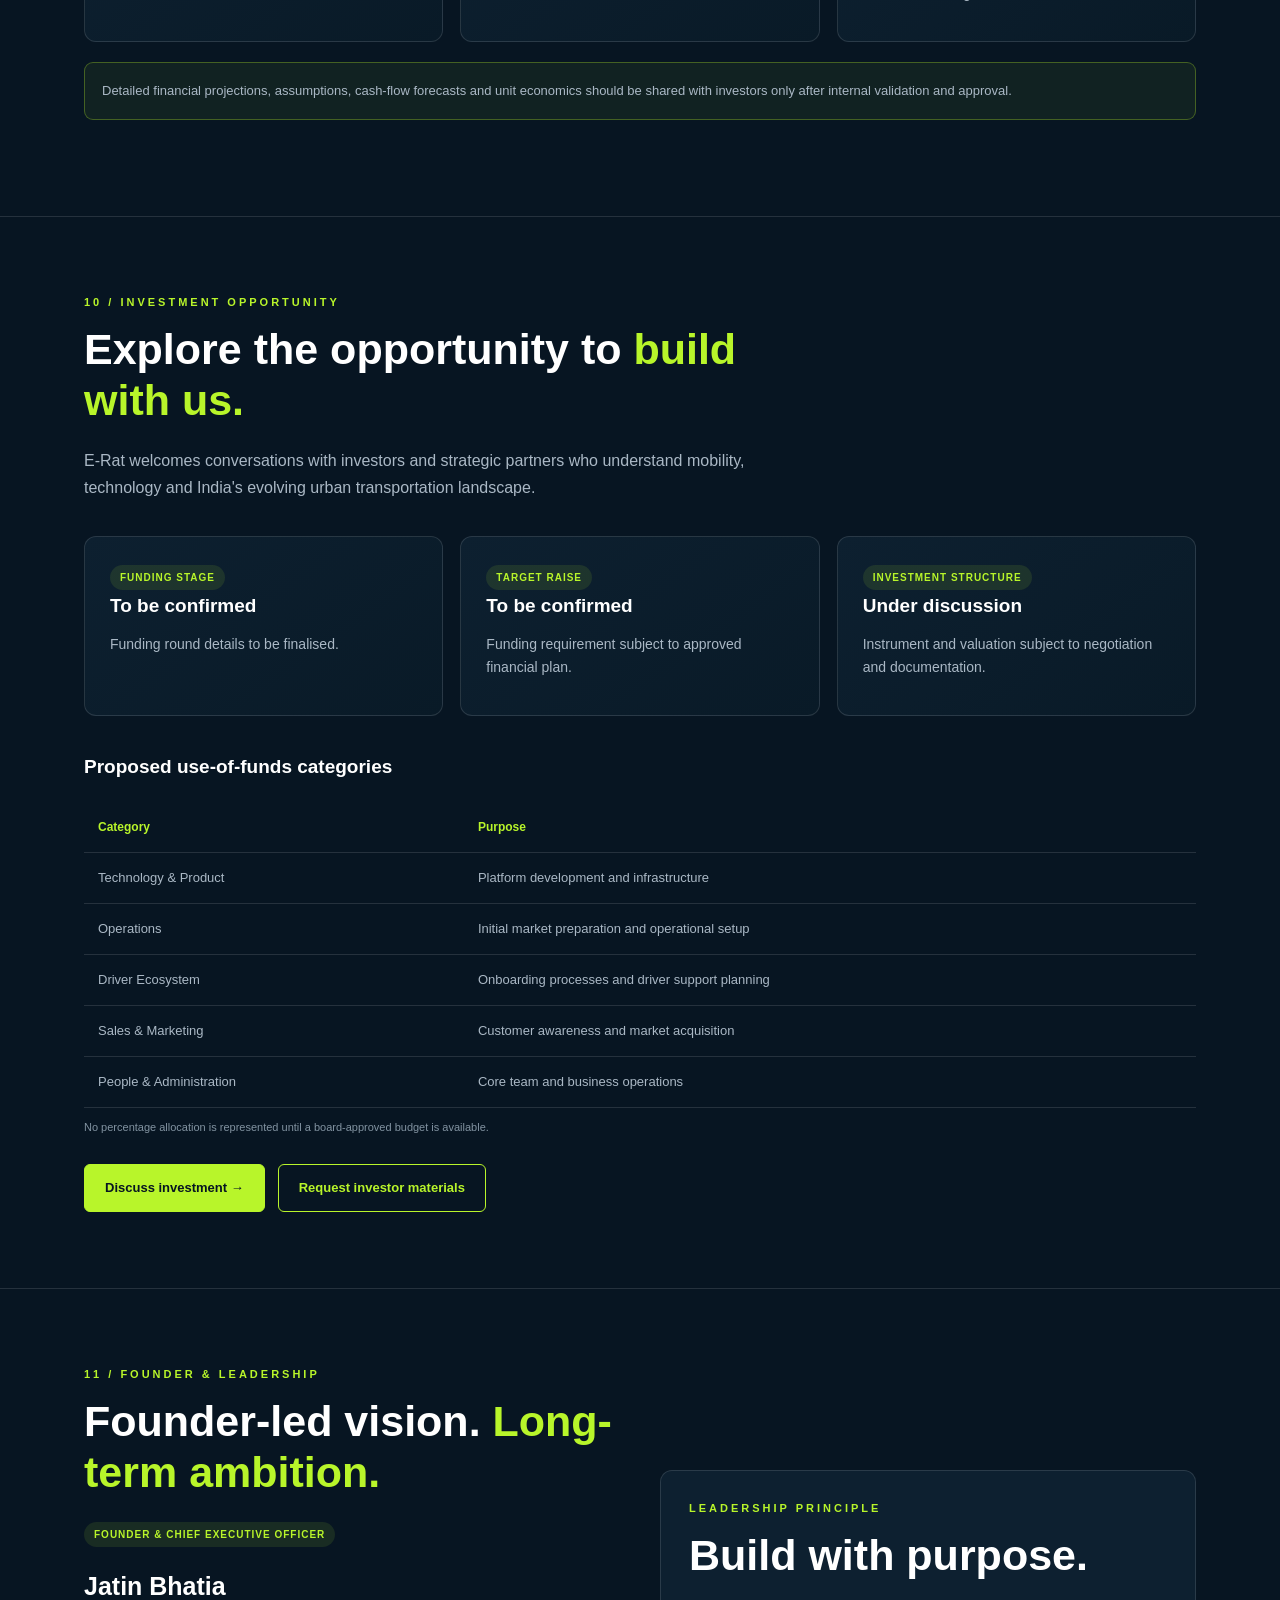
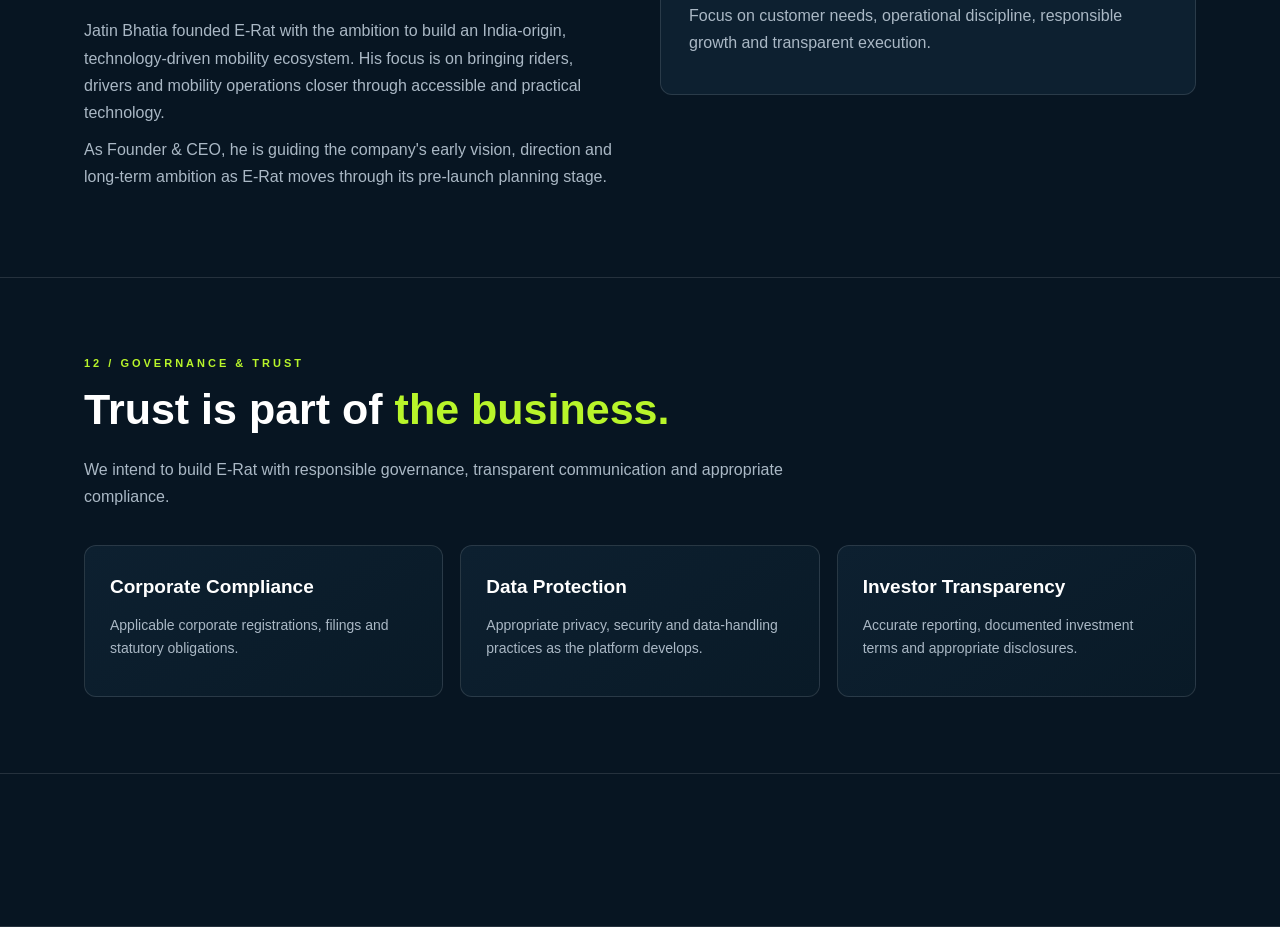
==== commit b5785575: "Update print statement from 'Hello' to 'Goodbye'" ====
--- a/index.html
+++ b/index.html
@@ -3,136 +3,101 @@
 <head>
 <meta charset="UTF-8">
 <meta name="viewport" content="width=device-width, initial-scale=1.0">
-<meta name="description" content="E-Rat — Mobility for Everyone. Anytime. Anywhere. Building a technology-driven urban mobility ecosystem from India.">
+<meta name="description" content="E-Rat is building a technology-enabled urban mobility ecosystem from India. Explore our vision, business model, roadmap and investment opportunities.">
 <meta name="theme-color" content="#071522">
-<title>E-Rat | Mobility for Everyone</title>
+<title>E-Rat | Investor Relations</title>
 <style>
-:root {
-  --bg:#071522;
-  --panel:#0d2030;
-  --panel2:#10283a;
-  --green:#b8f52a;
-  --white:#fff;
-  --muted:#a9b8c5;
-  --line:rgba(255,255,255,.1);
+:root{
+ --bg:#071522;--panel:#0d2030;--panel2:#112b3b;
+ --green:#b8f52a;--white:#fff;--muted:#aab8c5;
+ --line:rgba(255,255,255,.12);
 }
 *{box-sizing:border-box;margin:0;padding:0}
-html{scroll-behavior:smooth}
-body{
-  font-family:Inter,Arial,sans-serif;
-  background:var(--bg);color:var(--white);
-  line-height:1.65;
-}
+html{scroll-behavior:smooth;scroll-padding-top:85px}
+body{background:var(--bg);color:var(--white);
+ font-family:Inter,Arial,sans-serif;line-height:1.7}
 a{color:inherit;text-decoration:none}
 button{font:inherit}
-header{
-  position:sticky;top:0;z-index:100;
-  background:rgba(7,21,34,.94);
-  backdrop-filter:blur(15px);
-  border-bottom:1px solid var(--line);
+.container{max-width:1160px;margin:auto;padding:0 24px}
+header{position:sticky;top:0;z-index:99;background:rgba(7,21,34,.96);
+ backdrop-filter:blur(15px);border-bottom:1px solid var(--line)}
+.nav{max-width:1200px;margin:auto;padding:15px 22px;
+ display:flex;align-items:center;justify-content:space-between}
+.logo{font-size:27px;font-weight:950;letter-spacing:-1.5px}
+.logo span{color:var(--green)}
+.links{display:flex;gap:19px;align-items:center}
+.links a{font-size:12px;font-weight:800;color:var(--muted)}
+.links a:hover{color:var(--green)}
+.navcta{background:var(--green);color:var(--bg)!important;
+ padding:9px 13px;border-radius:5px}
+.menu{display:none;border:0;background:var(--green);
+ color:var(--bg);padding:9px 12px;border-radius:6px;font-weight:900}
+.hero{padding:105px 0 90px;min-height:590px;
+ background:radial-gradient(ellipse at 90% 20%,rgba(184,245,42,.15),transparent 35%),
+ linear-gradient(120deg,#071522,#0c2434)}
+.eyebrow{font-size:11px;letter-spacing:3px;color:var(--green);
+ font-weight:900;text-transform:uppercase}
+h1{font-size:clamp(43px,7vw,76px);line-height:1.06;
+ letter-spacing:-3px;margin:20px 0}
+h1 span,h2 span{color:var(--green)}
+h2{font-size:clamp(29px,4vw,43px);line-height:1.2;margin:12px 0 20px}
+h3{font-size:19px;margin-bottom:10px}
+p{color:var(--muted);margin:10px 0}
+.hero-copy{max-width:780px}
+.hero-copy p{font-size:18px;max-width:680px}
+.actions{display:flex;flex-wrap:wrap;gap:13px;margin-top:27px}
+.btn{display:inline-block;padding:12px 20px;border-radius:6px;
+ border:1px solid var(--green);font-size:13px;font-weight:900}
+.primary{background:var(--green);color:#071522}
+.secondary{color:var(--green)}
+.section{padding:76px 0;border-bottom:1px solid var(--line)}
+.sectionhead{max-width:730px;margin-bottom:35px}
+.grid{display:grid;grid-template-columns:repeat(3,1fr);gap:17px}
+.card{background:linear-gradient(145deg,var(--panel),#091a27);
+ border:1px solid var(--line);padding:25px;border-radius:12px}
+.card p{font-size:14px}
+.icon{font-size:27px;margin-bottom:13px}
+.tag{display:inline-block;background:rgba(184,245,42,.1);
+ color:var(--green);padding:4px 10px;border-radius:30px;
+ font-size:10px;font-weight:900;letter-spacing:1px}
+.split{display:grid;grid-template-columns:1fr 1fr;gap:40px;align-items:center}
+.highlight{padding:28px;background:var(--panel);
+ border:1px solid var(--line);border-radius:12px}
+.list{padding-left:20px;color:var(--muted)}
+.list li{margin:10px 0}
+.steps{display:grid;grid-template-columns:repeat(4,1fr);gap:13px}
+.step{padding:20px;border-top:2px solid var(--green);background:var(--panel)}
+.step strong{color:var(--green);font-size:13px}
+table{width:100%;border-collapse:collapse;margin-top:20px}
+th,td{text-align:left;padding:14px;border-bottom:1px solid var(--line)}
+th{color:var(--green);font-size:12px}
+td{color:var(--muted);font-size:13px}
+.notice{background:rgba(184,245,42,.06);
+ border:1px solid rgba(184,245,42,.3);padding:17px;
+ border-radius:9px;color:var(--muted);font-size:13px;margin:20px 0}
+.metric{font-size:26px;font-weight:900;color:var(--green)}
+.faq{padding:19px 0;border-bottom:1px solid var(--line)}
+.faq h3{font-size:16px}
+.contact{background:linear-gradient(120deg,#10283a,#071522);
+ padding:38px;border:1px solid var(--line);border-radius:15px}
+footer{padding:35px 0}
+.foot{display:flex;justify-content:space-between;gap:20px;flex-wrap:wrap}
+.footlinks{display:flex;gap:15px;flex-wrap:wrap}
+.footlinks a{font-size:12px;color:var(--muted)}
+.small{font-size:11px;color:#8293a1}
+@media(max-width:900px){
+ .links{display:none;position:absolute;top:65px;left:0;right:0;
+ background:#071522;padding:20px;flex-direction:column;align-items:flex-start}
+ .links.open{display:flex}.menu{display:block}
+ .grid{grid-template-columns:repeat(2,1fr)}
+ .steps{grid-template-columns:repeat(2,1fr)}
 }
-.nav{
-  max-width:1200px;margin:auto;padding:16px 22px;
-  display:flex;align-items:center;justify-content:space-between;
-}
-.logo{font-size:27px;font-weight:900;letter-spacing:-1.5px}
-.logo span{color:var(--green)}
-.navlinks{display:flex;align-items:center;gap:22px}
-.navlinks button{
-  background:none;border:0;color:var(--muted);
-  cursor:pointer;font-size:13px;font-weight:700;
-}
-.navlinks button:hover,.navlinks button.active{color:var(--green)}
-.menu-btn{
-  display:none;background:var(--green);color:#071522;
-  border:0;border-radius:8px;padding:8px 13px;font-weight:800;
-}
-.container{max-width:1160px;margin:auto;padding:0 24px}
-.page{display:none;min-height:75vh;animation:fade .3s ease}
-.page.active{display:block}
-@keyframes fade{from{opacity:0;transform:translateY(8px)}to{opacity:1;transform:none}}
-.hero{
-  min-height:590px;display:flex;align-items:center;
-  padding:85px 0;
-  background:
-    radial-gradient(ellipse at 85% 30%,rgba(184,245,42,.13),transparent 35%),
-    linear-gradient(120deg,#071522,#0b2030);
-}
-.eyebrow{
-  color:var(--green);font-size:12px;letter-spacing:3px;
-  font-weight:900;text-transform:uppercase;
-}
-h1{font-size:clamp(43px,7vw,78px);line-height:1.04;
-   letter-spacing:-3px;margin:20px 0}
-h1 span,h2 span{color:var(--green)}
-h2{font-size:clamp(30px,4vw,46px);line-height:1.15;margin:12px 0 20px}
-h3{font-size:20px;margin-bottom:10px}
-p{color:var(--muted);margin:12px 0}
-.hero-copy{max-width:690px}
-.hero-copy p{font-size:18px;max-width:600px}
-.actions{display:flex;gap:13px;flex-wrap:wrap;margin-top:28px}
-.btn{
-  display:inline-block;padding:13px 22px;border-radius:7px;
-  font-weight:900;font-size:14px;border:1px solid var(--green);
-  cursor:pointer;
-}
-.btn.primary{background:var(--green);color:#071522}
-.btn.secondary{color:var(--green);background:transparent}
-.section{padding:75px 0}
-.section-head{max-width:700px;margin-bottom:35px}
-.grid{display:grid;grid-template-columns:repeat(3,1fr);gap:18px}
-.card{
-  padding:25px;border:1px solid var(--line);
-  background:linear-gradient(145deg,var(--panel),#091a28);
-  border-radius:14px;
-}
-.card .symbol{font-size:28px;margin-bottom:15px}
-.card p{font-size:14px}
-.tag{
-  display:inline-block;padding:5px 10px;border-radius:30px;
-  background:rgba(184,245,42,.1);color:var(--green);
-  font-size:11px;font-weight:900;letter-spacing:1px;
-}
-.stats{display:grid;grid-template-columns:repeat(3,1fr);gap:15px;margin-top:30px}
-.stat{padding:22px;border-left:2px solid var(--green);background:var(--panel)}
-.stat strong{display:block;font-size:25px;color:var(--green)}
-.page-hero{padding:75px 0 45px;background:linear-gradient(120deg,#0b2030,#071522)}
-.page-hero h1{font-size:clamp(38px,6vw,62px)}
-.content{padding:45px 0 80px}
-.content-block{max-width:850px}
-.content-block ul{padding-left:22px;color:var(--muted);margin:15px 0}
-.content-block li{margin:9px 0}
-.notice{
-  border:1px solid rgba(184,245,42,.35);
-  background:rgba(184,245,42,.06);
-  padding:17px;border-radius:10px;margin:22px 0;
-  color:var(--muted);font-size:14px;
-}
-.faq{border-bottom:1px solid var(--line);padding:20px 0}
-.faq h3{color:var(--white)}
-footer{border-top:1px solid var(--line);padding:38px 0}
-.footer-inner{display:flex;justify-content:space-between;gap:25px;flex-wrap:wrap}
-.footer-links{display:flex;gap:17px;flex-wrap:wrap}
-.footer-links button{background:none;border:0;color:var(--muted);cursor:pointer}
-.footer-links button:hover{color:var(--green)}
-.small{font-size:12px;color:#8293a1}
-.contact-box{padding:28px;background:var(--panel);border-radius:12px;margin-top:20px}
-@media(max-width:850px){
- .navlinks{
-   display:none;position:absolute;top:65px;left:0;right:0;
-   padding:20px;background:#071522;border-bottom:1px solid var(--line);
-   flex-direction:column;align-items:flex-start;
- }
- .navlinks.open{display:flex}
- .menu-btn{display:block}
- .grid{grid-template-columns:repeat(2,1fr)}
-}
-@media(max-width:560px){
- .grid,.stats{grid-template-columns:1fr}
- .hero{min-height:520px;padding:65px 0}
+@media(max-width:600px){
+ .grid,.split,.steps{grid-template-columns:1fr}
+ .hero{padding:75px 0}
  h1{letter-spacing:-2px}
  .section{padding:55px 0}
- .nav{padding:14px 18px}
+ .contact{padding:23px}
 }
 </style>
 </head>
@@ -140,267 +105,426 @@
 
 <header>
  <div class="nav">
-  <a class="logo" href="#" onclick="showPage('home');return false">E<span>-</span>RAT</a>
-  <button class="menu-btn" onclick="toggleMenu()">MENU ☰</button>
-  <nav class="navlinks" id="navlinks">
-   <button onclick="showPage('home')">Home</button>
-   <button onclick="showPage('discover')">Discover</button>
-   <button onclick="showPage('about')">About</button>
-   <button onclick="showPage('platform')">Platform</button>
-   <button onclick="showPage('drivers')">Drivers</button>
-   <button onclick="showPage('careers')">Careers</button>
-   <button onclick="showPage('contact')">Contact</button>
+  <a href="#home" class="logo">E<span>-</span>RAT</a>
+  <button class="menu" onclick="toggleMenu()">MENU ☰</button>
+  <nav class="links" id="links">
+   <a href="#about">Company</a>
+   <a href="#problem">Opportunity</a>
+   <a href="#platform">Platform</a>
+   <a href="#business">Business Model</a>
+   <a href="#roadmap">Roadmap</a>
+   <a href="#team">Founder</a>
+   <a href="#faq">FAQs</a>
+   <a href="#contact" class="navcta">Investor Enquiry ↗</a>
   </nav>
  </div>
 </header>
 
 <main>
-
-<!-- 1 HOME -->
-<section class="page active" id="home">
- <div class="hero">
-  <div class="container hero-copy">
-   <div class="eyebrow">The future of everyday mobility</div>
-   <h1>Mobility for Everyone.<br><span>Anytime. Anywhere.</span></h1>
-   <p>We are building a technology-driven mobility ecosystem designed to bring riders, drivers and urban transportation closer together.</p>
-   <div class="actions">
-    <a class="btn primary" href="#" onclick="showPage('discover');return false">Discover E-Rat →</a>
-    <a class="btn secondary" href="#" onclick="showPage('contact');return false">Partner with us</a>
-   </div>
-   <div class="stats">
-    <div class="stat"><strong>India</strong><span>Our starting point</span></div>
-    <div class="stat"><strong>2026</strong><span>Founded</span></div>
-    <div class="stat"><strong>2027</strong><span>Target launch year</span></div>
-   </div>
-  </div>
- </div>
- <div class="section container">
-  <div class="section-head">
-   <div class="eyebrow">A new mobility vision</div>
-   <h2>Moving cities forward, <span>together.</span></h2>
-   <p>E-Rat aims to make everyday urban transportation more accessible, reliable and technology-enabled.</p>
-  </div>
-  <div class="grid">
-   <div class="card"><div class="symbol">🚕</div><h3>Ride Mobility</h3><p>A planned platform for convenient everyday e-rickshaw journeys.</p></div>
-   <div class="card"><div class="symbol">📍</div><h3>Smart Technology</h3><p>Technology-led tools designed to support mobility operations.</p></div>
-   <div class="card"><div class="symbol">🤝</div><h3>Driver Ecosystem</h3><p>Building a platform that aims to connect drivers with opportunities.</p></div>
-  </div>
- </div>
-</section>
-
-<!-- 2 DISCOVER -->
-<section class="page" id="discover">
- <div class="page-hero"><div class="container"><div class="eyebrow">Discover E-Rat</div><h1>More than a ride.<br><span>A mobility ecosystem.</span></h1><p>Our ambition is to create a connected urban mobility experience.</p></div></div>
- <div class="content container">
-  <div class="grid">
-   <div class="card"><h3>For Riders</h3><p>A simpler and more accessible way to explore everyday mobility options.</p></div>
-   <div class="card"><h3>For Drivers</h3><p>Digital tools and platform opportunities designed around driver needs.</p></div>
-   <div class="card"><h3>For Businesses</h3><p>Potential partnerships across fleets, mobility services and advertising.</p></div>
-  </div>
-  <div class="notice">E-Rat is currently in its pre-launch planning stage. Services described on this website are planned and are not yet available for booking.</div>
- </div>
-</section>
-
-<!-- 3 ABOUT -->
-<section class="page" id="about">
- <div class="page-hero"><div class="container"><div class="eyebrow">About us</div><h1>Built around the way <span>cities move.</span></h1></div></div>
- <div class="content container content-block">
-  <h2>Who we are</h2>
-  <p>E-Rat is an India-origin mobility initiative founded in 2026, with a vision to build a technology-driven urban mobility ecosystem.</p>
-  <h2>Our mission</h2>
-  <p>Make everyday urban mobility more accessible, reliable and technology-enabled.</p>
-  <h2>Our vision</h2>
-  <p>Build a leading technology-driven mobility ecosystem originating in India.</p>
-  <h2>Our approach</h2>
-  <p>We aim to bring riders, drivers and mobility operations closer through practical technology, thoughtful design and partnerships.</p>
- </div>
-</section>
-
-<!-- 4 FOUNDER -->
-<section class="page" id="founder">
- <div class="page-hero"><div class="container"><div class="eyebrow">Leadership</div><h1>Meet the <span>Founder.</span></h1></div></div>
- <div class="content container content-block">
-  <span class="tag">FOUNDER & CHIEF EXECUTIVE OFFICER</span>
-  <h2>Jatin Bhatia</h2>
-  <p>Jatin Bhatia founded E-Rat with the ambition to build an India-origin, technology-driven mobility ecosystem. His focus is on bringing riders, drivers and mobility operations closer through accessible and practical technology.</p>
-  <p>As Founder & CEO, he is guiding the company's early vision, direction and long-term ambition as E-Rat moves through its pre-launch planning stage.</p>
- </div>
-</section>
-
-<!-- 5 PLATFORM -->
-<section class="page" id="platform">
- <div class="page-hero"><div class="container"><div class="eyebrow">Our platform</div><h1>Technology powering <span>mobility.</span></h1><p>Our planned platform brings multiple mobility capabilities into one connected ecosystem.</p></div></div>
- <div class="content container">
-  <div class="grid">
-   <div class="card"><h3>Ride Booking</h3><p>Planned e-rickshaw discovery and booking experience.</p></div>
-   <div class="card"><h3>GPS Tracking</h3><p>Planned location and trip visibility features.</p></div>
-   <div class="card"><h3>Digital Payments</h3><p>Planned digital payment capabilities.</p></div>
-   <div class="card"><h3>Driver Onboarding</h3><p>Planned digital driver registration and verification workflows.</p></div>
-   <div class="card"><h3>Fleet Management</h3><p>Planned tools for fleet operations and management.</p></div>
-   <div class="card"><h3>Advertising</h3><p>A potential advertising platform for mobility-related businesses.</p></div>
-  </div>
-  <div class="notice">These capabilities are part of the product roadmap and should not be considered live features.</div>
- </div>
-</section>
-
-<!-- 6 DRIVERS -->
-<section class="page" id="drivers">
- <div class="page-hero"><div class="container"><div class="eyebrow">Driver ecosystem</div><h1>Built with drivers <span>in mind.</span></h1><p>We aim to create a supportive digital ecosystem for e-rickshaw drivers.</p></div></div>
- <div class="content container content-block">
-  <h2>Our planned approach</h2>
-  <ul>
-   <li>Digital driver onboarding and profile management.</li>
-   <li>Access to a planned ride discovery platform.</li>
-   <li>Technology-enabled trip and location information.</li>
-   <li>Potential fleet and operational support tools.</li>
-  </ul>
-  <div class="notice">Driver registration is not currently open. Updates will be shared when the platform is ready.</div>
-  <a class="btn primary" href="mailto:jatin.bhatia@erat.co.in?subject=E-Rat%20Driver%20Interest">Express interest by email</a>
- </div>
-</section>
-
-<!-- 7 WHY -->
-<section class="page" id="why">
- <div class="page-hero"><div class="container"><div class="eyebrow">Why E-Rat</div><h1>Everyday mobility.<br><span>Reimagined.</span></h1></div></div>
- <div class="content container">
-  <div class="grid">
-   <div class="card"><h3>Accessibility</h3><p>We believe mobility should be approachable and accessible.</p></div>
-   <div class="card"><h3>Technology</h3><p>We aim to use practical technology to improve mobility experiences.</p></div>
-   <div class="card"><h3>Connected Ecosystem</h3><p>Our vision connects riders, drivers, fleet operators and partners.</p></div>
-  </div>
- </div>
-</section>
-
-<!-- 8 CAREERS -->
-<section class="page" id="careers">
- <div class="page-hero"><div class="container"><div class="eyebrow">Careers at E-Rat</div><h1>Build what moves <span>tomorrow.</span></h1><p>Be part of an ambitious mobility and technology journey.</p></div></div>
- <div class="content container">
-  <h2>Future opportunity areas</h2>
-  <div class="grid">
-   <div class="card"><h3>Technology & Product</h3><p>Engineering, product design, software and data.</p></div>
-   <div class="card"><h3>Operations</h3><p>Mobility operations, fleet coordination and service quality.</p></div>
-   <div class="card"><h3>Sales & Partnerships</h3><p>Business development, partnerships and growth.</p></div>
-   <div class="card"><h3>People & Finance</h3><p>Human resources, finance and business support.</p></div>
-  </div>
-  <div class="notice">There are no confirmed open positions listed at this time. These are future hiring areas, not active vacancies.</div>
-  <a class="btn primary" href="mailto:jatin.bhatia@erat.co.in?subject=Career%20Interest%20-%20E-Rat">Send your profile</a>
- </div>
-</section>
-
-<!-- 9 CONTACT -->
-<section class="page" id="contact">
- <div class="page-hero"><div class="container"><div class="eyebrow">Contact us</div><h1>Let's start a <span>conversation.</span></h1><p>For business enquiries, partnerships, investor communication and career interest.</p></div></div>
- <div class="content container">
-  <div class="contact-box">
-   <div class="eyebrow">General enquiries</div>
-   <h2>Get in touch with E-Rat</h2>
-   <p>Email: <a style="color:var(--green)" href="mailto:jatin.bhatia@erat.co.in">jatin.bhatia@erat.co.in</a></p>
-   <div class="actions">
-    <a class="btn primary" href="mailto:jatin.bhatia@erat.co.in">Email E-Rat</a>
-    <a class="btn secondary" href="mailto:jatin.bhatia@erat.co.in?subject=Business%20Partnership">Business partnership</a>
-   </div>
-  </div>
-  <p class="small">Headquarters: Delhi NCR, India. A public office address and telephone number have not been published.</p>
- </div>
-</section>
-
-<!-- 10 INVESTORS -->
-<section class="page" id="investors">
- <div class="page-hero"><div class="container"><div class="eyebrow">Investor relations</div><h1>Building a mobility <span>opportunity.</span></h1></div></div>
- <div class="content container content-block">
-  <h2>Our ambition</h2>
-  <p>E-Rat aims to develop a technology-enabled urban mobility ecosystem, beginning in Delhi NCR and with a long-term vision to expand responsibly.</p>
-  <h2>Current stage</h2>
-  <p>Pre-launch / Planning.</p>
-  <h2>Investor enquiries</h2>
-  <p>For investor-related communication, please contact:</p>
-  <a class="btn primary" href="mailto:jatin.bhatia@erat.co.in?subject=Investor%20Enquiry">Investor enquiry</a>
-  <div class="notice">No financial performance, funding, valuation or investment returns are represented on this page. Please request verified company materials directly.</div>
- </div>
-</section>
-
-<!-- 11 FAQ -->
-<section class="page" id="faq">
- <div class="page-hero"><div class="container"><div class="eyebrow">Frequently asked questions</div><h1>Questions? <span>We've got you.</span></h1></div></div>
- <div class="content container">
-  <div class="faq"><h3>What is E-Rat?</h3><p>E-Rat is a mobility initiative focused on building a technology-enabled e-rickshaw ecosystem.</p></div>
-  <div class="faq"><h3>Where is E-Rat based?</h3><p>E-Rat is based in Delhi NCR, India.</p></div>
-  <div class="faq"><h3>Can I book a ride today?</h3><p>No. Ride booking is a planned feature. The platform is currently in pre-launch planning.</p></div>
-  <div class="faq"><h3>Can drivers register?</h3><p>Driver onboarding is planned. Registration is not currently open.</p></div>
-  <div class="faq"><h3>How can I contact E-Rat?</h3><p>Email jatin.bhatia@erat.co.in for enquiries.</p></div>
-  <div class="faq"><h3>How can I apply for a job?</h3><p>You can send your profile to jatin.bhatia@erat.co.in.</p></div>
- </div>
-</section>
-
-<!-- 12 PRIVACY -->
-<section class="page" id="privacy">
- <div class="page-hero"><div class="container"><div class="eyebrow">Legal</div><h1>Privacy <span>policy.</span></h1></div></div>
- <div class="content container content-block">
-  <div class="notice">Starter draft only — this policy must be reviewed by a qualified legal professional and updated before collecting personal information or launching services.</div>
-  <h2>1. Introduction</h2><p>E-Rat respects the privacy of visitors to its website. This draft explains the intended approach to information shared through website communication.</p>
-  <h2>2. Information you provide</h2><p>If you email us, we may receive your email address and the information you choose to include in your message.</p>
-  <h2>3. Use of information</h2><p>Information may be used to respond to enquiries, consider partnership opportunities and communicate about E-Rat.</p>
-  <h2>4. Sharing</h2><p>We do not intend to sell personal information. Any future sharing with service providers will require an appropriate privacy framework.</p>
-  <h2>5. Security and retention</h2><p>Reasonable safeguards and retention practices should be established before collecting user or driver data.</p>
-  <h2>6. Contact</h2><p>Privacy enquiries: jatin.bhatia@erat.co.in</p>
- </div>
-</section>
-
-<!-- 13 TERMS -->
-<section class="page" id="terms">
- <div class="page-hero"><div class="container"><div class="eyebrow">Legal</div><h1>Terms & <span>conditions.</span></h1></div></div>
- <div class="content container content-block">
-  <div class="notice">Starter draft only — legal review is required before publication. These terms are not a substitute for final platform, driver or rider agreements.</div>
-  <h2>1. Website information</h2><p>This website provides general information about E-Rat and its planned mobility ecosystem.</p>
-  <h2>2. Pre-launch status</h2><p>Features and services described are planned and may change. Their display does not mean that they are currently operational or available.</p>
-  <h2>3. No booking or transaction</h2><p>This website does not currently provide ride booking, driver registration, payment processing or fleet transactions.</p>
-  <h2>4. Intellectual property</h2><p>Website content and branding should not be copied or used without appropriate permission.</p>
-  <h2>5. Changes</h2><p>E-Rat may update website content as the company and its plans evolve.</p>
-  <h2>6. Contact</h2><p>For questions about these terms, contact jatin.bhatia@erat.co.in.</p>
- </div>
-</section>
-
-</main>
-
-<footer>
- <div class="container footer-inner">
+<!-- HERO -->
+<section class="hero" id="home">
+ <div class="container hero-copy">
+  <div class="eyebrow">An India-origin mobility technology initiative</div>
+  <h1>Reimagining<br>everyday <span>mobility.</span></h1>
+  <p>
+   E-Rat is building a technology-enabled urban mobility ecosystem
+   focused on connecting riders, e-rickshaw drivers and fleet
+   operators through an integrated digital platform.
+  </p>
+  <div class="actions">
+   <a class="btn primary" href="#platform">Explore our platform →</a>
+   <a class="btn secondary" href="#contact">Connect with the founder</a>
+  </div>
+  <p class="small" style="margin-top:25px">
+   DELHI NCR, INDIA · FOUNDED 2026 · PRE-LAUNCH / PLANNING
+  </p>
+ </div>
+</section>
+
+<!-- COMPANY -->
+<section class="section" id="about">
+ <div class="container">
+  <div class="sectionhead">
+   <div class="eyebrow">01 / Executive Summary</div>
+   <h2>Introducing <span>E-Rat.</span></h2>
+   <p>
+    Mobility for Everyone. Anytime. Anywhere.
+    Our ambition is to develop an accessible, reliable and
+    technology-enabled mobility ecosystem originating in India.
+   </p>
+  </div>
+  <div class="grid">
+   <div class="card"><div class="icon">🎯</div>
+    <h3>Our Mission</h3>
+    <p>Make everyday urban mobility more accessible, reliable and technology-enabled.</p>
+   </div>
+   <div class="card"><div class="icon">🌏</div>
+    <h3>Our Vision</h3>
+    <p>Build a leading technology-driven mobility ecosystem originating in India.</p>
+   </div>
+   <div class="card"><div class="icon">📍</div>
+    <h3>Our Starting Point</h3>
+    <p>Delhi NCR is the proposed initial geography for our launch strategy.</p>
+   </div>
+  </div>
+ </div>
+</section>
+
+<!-- PROBLEM -->
+<section class="section" id="problem">
+ <div class="container">
+  <div class="sectionhead">
+   <div class="eyebrow">02 / Market Opportunity</div>
+   <h2>Understanding the <span>mobility challenge.</span></h2>
+   <p>
+    E-Rat is exploring opportunities to improve how everyday
+    e-rickshaw mobility is discovered, accessed and managed.
+   </p>
+  </div>
+  <div class="grid">
+   <div class="card"><h3>Fragmented discovery</h3>
+    <p>Finding and accessing local mobility options can be inconsistent across locations.</p>
+   </div>
+   <div class="card"><h3>Digital enablement</h3>
+    <p>There is an opportunity to develop more connected digital tools for mobility operations.</p>
+   </div>
+   <div class="card"><h3>Driver experience</h3>
+    <p>Driver-facing onboarding, information and operational tools are areas we intend to explore.</p>
+   </div>
+  </div>
+  <div class="notice">
+   These are initial business hypotheses, not independently verified
+   market findings. E-Rat's market research and validation are part
+   of the pre-launch work.
+  </div>
+ </div>
+</section>
+
+<!-- SOLUTION -->
+<section class="section" id="platform">
+ <div class="container">
+  <div class="sectionhead">
+   <div class="eyebrow">03 / Our Solution</div>
+   <h2>One connected <span>mobility ecosystem.</span></h2>
+   <p>
+    Our proposed platform is designed around the needs of riders,
+    drivers and fleet operators.
+   </p>
+  </div>
+  <div class="grid">
+   <div class="card"><div class="icon">🚕</div>
+    <h3>Rider Platform</h3>
+    <p>Planned ride discovery and e-rickshaw booking experience.</p>
+   </div>
+   <div class="card"><div class="icon">🧑‍✈️</div>
+    <h3>Driver Platform</h3>
+    <p>Planned driver onboarding, profiles and trip-related tools.</p>
+   </div>
+   <div class="card"><div class="icon">🚘</div>
+    <h3>Fleet Management</h3>
+    <p>Potential fleet coordination and operational management capabilities.</p>
+   </div>
+   <div class="card"><div class="icon">📍</div>
+    <h3>GPS & Tracking</h3>
+    <p>Planned location and trip visibility features.</p>
+   </div>
+   <div class="card"><div class="icon">💳</div>
+    <h3>Digital Payments</h3>
+    <p>Planned digital payment and transaction capabilities.</p>
+   </div>
+   <div class="card"><div class="icon">📢</div>
+    <h3>Advertising Platform</h3>
+    <p>Potential advertising opportunities within a mobility ecosystem.</p>
+   </div>
+  </div>
+  <div class="notice">
+   All platform capabilities shown here are proposed or planned.
+   They are not currently represented as live services.
+  </div>
+ </div>
+</section>
+
+<!-- BUSINESS MODEL -->
+<section class="section" id="business">
+ <div class="container">
+  <div class="sectionhead">
+   <div class="eyebrow">04 / Business Model</div>
+   <h2>Multiple potential <span>revenue streams.</span></h2>
+   <p>
+    E-Rat intends to evaluate a combination of transaction-led
+    and platform-led revenue models.
+   </p>
+  </div>
+  <div class="grid">
+   <div class="card"><h3>Ride Commission</h3>
+    <p>Potential platform commission on completed rides.</p>
+   </div>
+   <div class="card"><h3>Platform Services</h3>
+    <p>Potential fees for optional technology and operational services.</p>
+   </div>
+   <div class="card"><h3>Fleet Solutions</h3>
+    <p>Potential business services for fleet owners and operators.</p>
+   </div>
+   <div class="card"><h3>Advertising</h3>
+    <p>Potential advertising and brand partnership revenue.</p>
+   </div>
+   <div class="card"><h3>Strategic Partnerships</h3>
+    <p>Potential commercial partnerships across the mobility ecosystem.</p>
+   </div>
+   <div class="card"><h3>Future Services</h3>
+    <p>Additional mobility-related services may be evaluated over time.</p>
+   </div>
+  </div>
+  <div class="notice">
+   These are proposed revenue streams, not current revenue.
+   Pricing, commission rates and commercial terms remain subject
+   to validation and finalisation.
+  </div>
+ </div>
+</section>
+
+<!-- GO TO MARKET -->
+<section class="section" id="market">
+ <div class="container">
+  <div class="sectionhead">
+   <div class="eyebrow">05 / Go-to-Market Strategy</div>
+   <h2>Start focused. <span>Scale responsibly.</span></h2>
+   <p>
+    The proposed strategy begins with a focused Delhi NCR launch
+    before evaluating expansion into additional markets.
+   </p>
+  </div>
+  <div class="steps">
+   <div class="step"><strong>PHASE 01</strong>
+    <h3>Preparation</h3><p>Product planning, research, technology and operating model.</p>
+   </div>
+   <div class="step"><strong>PHASE 02</strong>
+    <h3>Initial Launch</h3><p>Proposed controlled launch in selected Delhi NCR zones.</p>
+   </div>
+   <div class="step"><strong>PHASE 03</strong>
+    <h3>Validation</h3><p>Evaluate rider adoption, driver participation and unit economics.</p>
+   </div>
+   <div class="step"><strong>PHASE 04</strong>
+    <h3>Expansion</h3><p>Evaluate further locations based on operating performance.</p>
+   </div>
+  </div>
+  <p class="small">Indicative strategic phases; not a guarantee of launch dates or expansion.</p>
+ </div>
+</section>
+
+<!-- COMPETITIVE POSITIONING -->
+<section class="section" id="competition">
+ <div class="container">
+  <div class="sectionhead">
+   <div class="eyebrow">06 / Competitive Positioning</div>
+   <h2>Building a focused <span>mobility proposition.</span></h2>
+   <p>
+    E-Rat intends to focus on the specific operating needs of
+    e-rickshaw mobility rather than claiming to replace every
+    existing transportation service.
+   </p>
+  </div>
+  <div class="grid">
+   <div class="card"><h3>Focused category</h3>
+    <p>A proposed platform centred on everyday e-rickshaw mobility.</p>
+   </div>
+   <div class="card"><h3>Multi-sided ecosystem</h3>
+    <p>A model designed to connect riders, drivers and fleet operators.</p>
+   </div>
+   <div class="card"><h3>Local-first approach</h3>
+    <p>A planned market-entry strategy starting with selected local operating zones.</p>
+   </div>
+  </div>
+  <div class="notice">
+   A detailed competitor analysis and validated differentiation study
+   should be included in the investor due-diligence materials.
+  </div>
+ </div>
+</section>
+
+<!-- TECHNOLOGY -->
+<section class="section" id="technology">
+ <div class="container split">
   <div>
-   <a class="logo" href="#" onclick="showPage('home');return false">E<span>-</span>RAT</a>
-   <p>Mobility for Everyone. Anytime. Anywhere.</p>
-   <p class="small">© 2026 E-Rat. All rights reserved.</p>
-  </div>
-  <div class="footer-links">
-   <button onclick="showPage('about')">About</button>
-   <button onclick="showPage('founder')">Founder</button>
-   <button onclick="showPage('why')">Why E-Rat</button>
-   <button onclick="showPage('investors')">Investors</button>
-   <button onclick="showPage('faq')">FAQs</button>
-   <button onclick="showPage('privacy')">Privacy</button>
-   <button onclick="showPage('terms')">Terms</button>
-  </div>
- </div>
-</footer>
-
-<script>
-function showPage(id){
-  document.querySelectorAll('.page').forEach(p=>p.classList.remove('active'));
-  const target=document.getElementById(id);
-  if(target) target.classList.add('active');
-  document.querySelectorAll('.navlinks button').forEach(b=>b.classList.remove('active'));
-  const active=[...document.querySelectorAll('.navlinks button')]
-    .find(b=>b.getAttribute('onclick')?.includes("'"+id+"'"));
-  if(active) active.classList.add('active');
-  document.getElementById('navlinks').classList.remove('open');
-  window.scrollTo({top:0,behavior:'smooth'});
-  history.replaceState(null,'','#'+id);
-}
-function toggleMenu(){
-  document.getElementById('navlinks').classList.toggle('open');
-}
-window.addEventListener('load',()=>{
-  const id=location.hash.replace('#','');
-  if(id && document.getElementById(id)) showPage(id);
-});
-</script>
-</body>
-</html>
+   <div class="eyebrow">07 / Technology Roadmap</div>
+   <h2>Technology with a <span>clear purpose.</span></h2>
+   <p>
+    Our product vision includes connected experiences for
+    riders, drivers and mobility operations.
+   </p>
+  </div>
+  <div class="highlight">
+   <ul class="list">
+    <li>Rider application and booking workflows</li>
+    <li>Driver application and onboarding</li>
+    <li>GPS and trip visibility capabilities</li>
+    <li>Payment integration planning</li>
+    <li>Fleet and operational dashboards</li>
+    <li>Reporting and business intelligence</li>
+    <li>Advertising and partnership tools</li>
+   </ul>
+   <span class="tag">PROPOSED PRODUCT ROADMAP</span>
+  </div>
+ </div>
+</section>
+
+<!-- TRACTION -->
+<section class="section" id="traction">
+ <div class="container">
+  <div class="sectionhead">
+   <div class="eyebrow">08 / Traction & Validation</div>
+   <h2>Building the <span>foundations.</span></h2>
+   <p>
+    We believe investor confidence should be built on verifiable
+    execution, measurable milestones and transparent reporting.
+   </p>
+  </div>
+  <div class="grid">
+   <div class="card"><div class="metric">01</div>
+    <h3>Company Stage</h3><p>Pre-launch / Planning.</p>
+   </div>
+   <div class="card"><div class="metric">NCR</div>
+    <h3>Initial Geography</h3><p>Delhi NCR is the proposed starting market.</p>
+   </div>
+   <div class="card"><div class="metric">2027</div>
+    <h3>Target Launch</h3><p>Indicative target; subject to readiness and execution.</p>
+   </div>
+  </div>
+  <div class="notice">
+   No active ride volume, revenue, registered driver count, live
+   operating fleet, signed partnerships or funding commitments
+   are claimed on this page. Verified milestones will be published
+   as they are achieved.
+  </div>
+ </div>
+</section>
+
+<!-- FINANCIAL PLAN -->
+<section class="section" id="financials">
+ <div class="container">
+  <div class="sectionhead">
+   <div class="eyebrow">09 / Financial Plan</div>
+   <h2>Disciplined growth. <span>Measurable economics.</span></h2>
+   <p>
+    Our financial model will be built around operating efficiency,
+    contribution economics and sustainable market expansion.
+   </p>
+  </div>
+  <div class="grid">
+   <div class="card"><h3>Ride Economics</h3>
+    <p>Average fare, platform revenue, incentives and variable costs.</p>
+   </div>
+   <div class="card"><h3>Customer Economics</h3>
+    <p>Acquisition costs, repeat usage and customer retention.</p>
+   </div>
+   <div class="card"><h3>Operating Economics</h3>
+    <p>City-level operating expenses, support costs and contribution margin.</p>
+   </div>
+  </div>
+  <div class="notice">
+   Detailed financial projections, assumptions, cash-flow forecasts
+   and unit economics should be shared with investors only after
+   internal validation and approval.
+  </div>
+ </div>
+</section>
+
+<!-- FUNDING -->
+<section class="section" id="funding">
+ <div class="container">
+  <div class="sectionhead">
+   <div class="eyebrow">10 / Investment Opportunity</div>
+   <h2>Explore the opportunity to <span>build with us.</span></h2>
+   <p>
+    E-Rat welcomes conversations with investors and strategic
+    partners who understand mobility, technology and India's
+    evolving urban transportation landscape.
+   </p>
+  </div>
+  <div class="grid">
+   <div class="card"><span class="tag">FUNDING STAGE</span>
+    <h3>To be confirmed</h3><p>Funding round details to be finalised.</p>
+   </div>
+   <div class="card"><span class="tag">TARGET RAISE</span>
+    <h3>To be confirmed</h3><p>Funding requirement subject to approved financial plan.</p>
+   </div>
+   <div class="card"><span class="tag">INVESTMENT STRUCTURE</span>
+    <h3>Under discussion</h3><p>Instrument and valuation subject to negotiation and documentation.</p>
+   </div>
+  </div>
+  <h3 style="margin-top:35px">Proposed use-of-funds categories</h3>
+  <table>
+   <thead><tr><th>Category</th><th>Purpose</th></tr></thead>
+   <tbody>
+    <tr><td>Technology & Product</td><td>Platform development and infrastructure</td></tr>
+    <tr><td>Operations</td><td>Initial market preparation and operational setup</td></tr>
+    <tr><td>Driver Ecosystem</td><td>Onboarding processes and driver support planning</td></tr>
+    <tr><td>Sales & Marketing</td><td>Customer awareness and market acquisition</td></tr>
+    <tr><td>People & Administration</td><td>Core team and business operations</td></tr>
+   </tbody>
+  </table>
+  <p class="small">No percentage allocation is represented until a board-approved budget is available.</p>
+  <div class="actions">
+   <a class="btn primary" href="mailto:jatin.bhatia@erat.co.in?subject=E-Rat%20Investment%20Discussion">Discuss investment →</a>
+   <a class="btn secondary" href="mailto:jatin.bhatia@erat.co.in?subject=Request%20for%20Investor%20Materials">Request investor materials</a>
+  </div>
+ </div>
+</section>
+
+<!-- FOUNDER -->
+<section class="section" id="team">
+ <div class="container split">
+  <div>
+   <div class="eyebrow">11 / Founder & Leadership</div>
+   <h2>Founder-led vision. <span>Long-term ambition.</span></h2>
+   <span class="tag">FOUNDER & CHIEF EXECUTIVE OFFICER</span>
+   <h3 style="margin-top:18px;font-size:25px">Jatin Bhatia</h3>
+   <p>
+    Jatin Bhatia founded E-Rat with the ambition to build an
+    India-origin, technology-driven mobility ecosystem.
+    His focus is on bringing riders, drivers and mobility
+    operations closer through accessible and practical technology.
+   </p>
+   <p>
+    As Founder & CEO, he is guiding the company's early vision,
+    direction and long-term ambition as E-Rat moves through
+    its pre-launch planning stage.
+   </p>
+  </div>
+  <div class="highlight">
+   <div class="eyebrow">Leadership principle</div>
+   <h2>Build with purpose.</h2>
+   <p>Focus on customer needs, operational discipline, responsible growth and transparent execution.</p>
+  </div>
+ </div>
+</section>
+
+<!-- GOVERNANCE -->
+<section class="section" id="governance">
+ <div class="container">
+  <div class="sectionhead">
+   <div class="eyebrow">12 / Governance & Trust</div>
+   <h2>Trust is part of <span>the business.</span></h2>
+   <p>
+    We intend to build E-Rat with responsible governance,
+    transparent communication and appropriate compliance.
+   </p>
+  </div>
+  <div class="grid">
+   <div class="card"><h3>Corporate Compliance</h3>
+    <p>Applicable corporate registrations, filings and statutory obligations.</p>
+   </div>
+   <div class="card"><h3>Data Protection</h3>
+    <p>Appropriate privacy, security and data-handling practices as the platform develops.</p>
+   </div>
+   <div class="card"><h3>Investor Transparency</h3>
+    <p>Accurate reporting, documented investment terms and appropriate disclosures.</p>
+   </div>
+  </div>
+ </div>
+</section>
+
+<!-- FAQ -->
+<section class="section" id="faq">
+ <div class="container">
+  <di
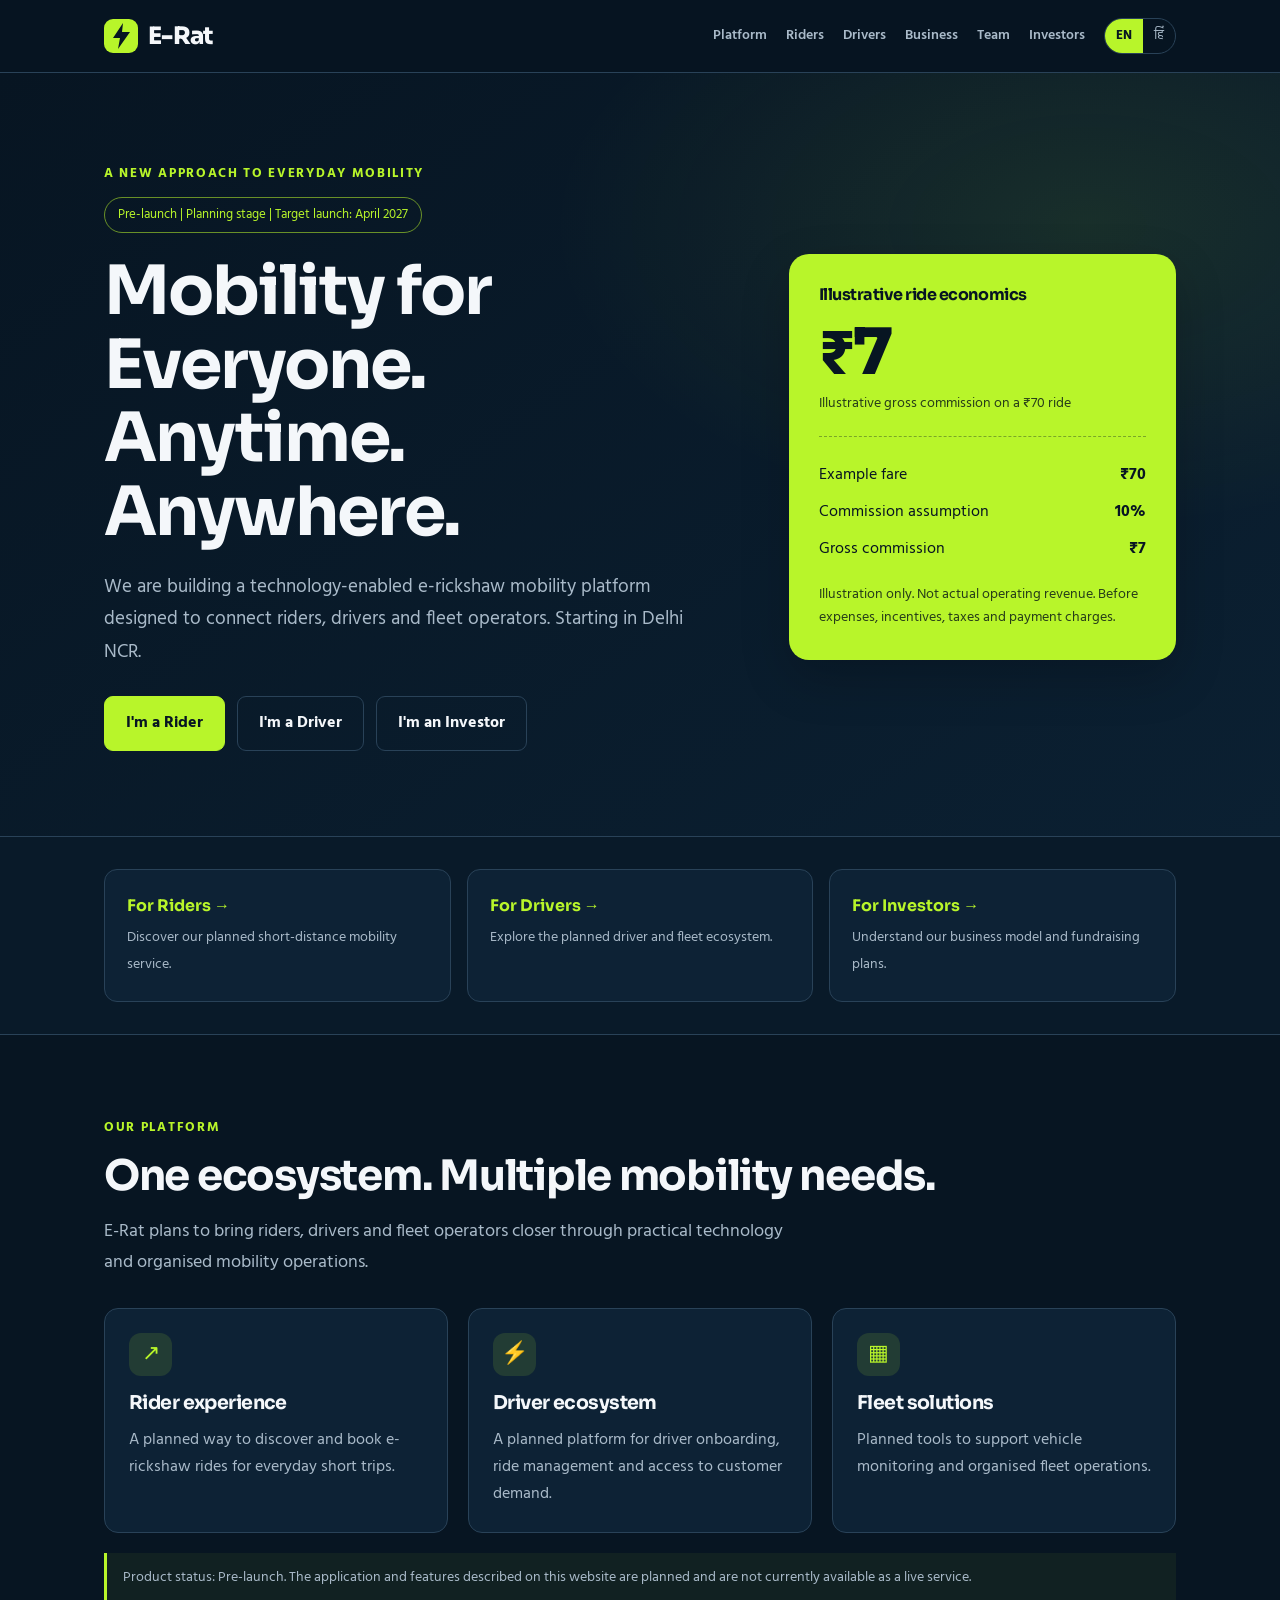
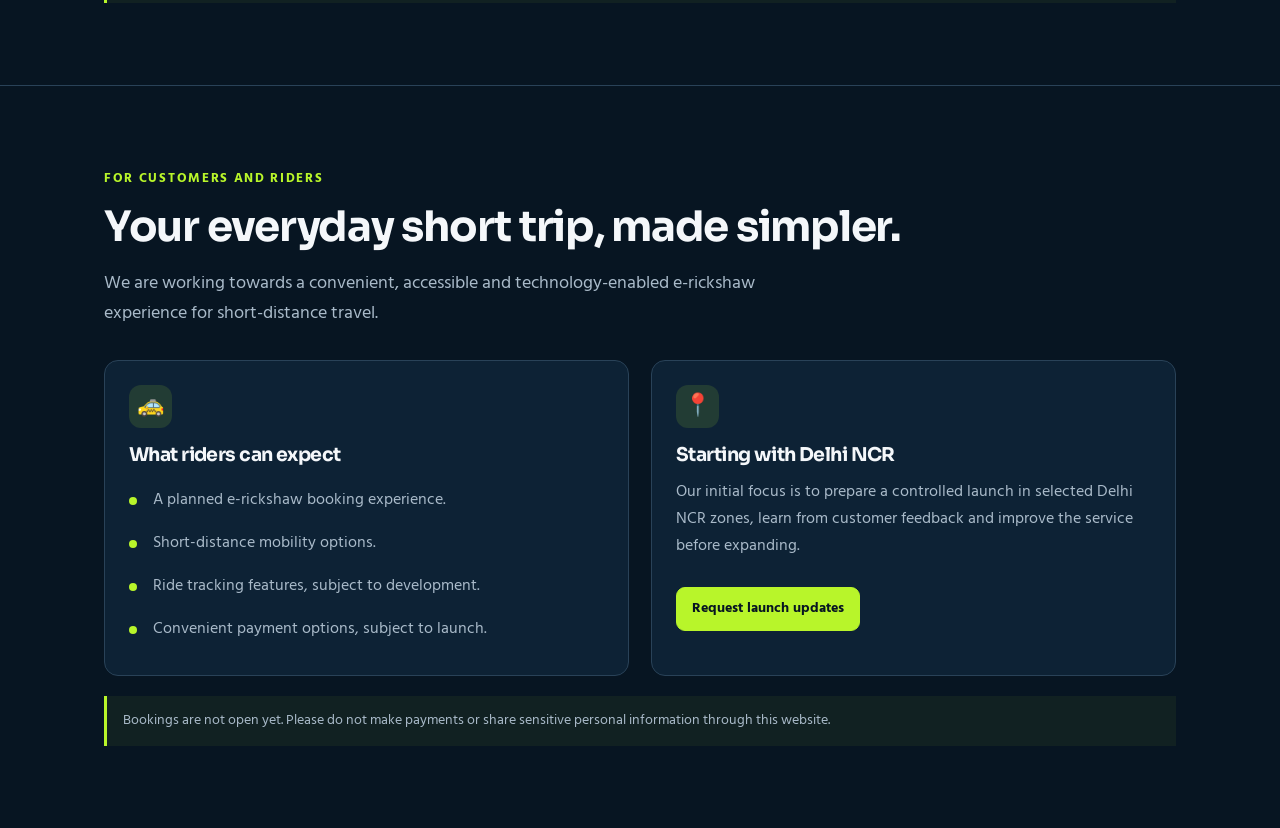
==== commit 953fd474: "Update print statement from 'Hello' to 'Goodbye'" ====
--- a/index.html
+++ b/index.html
@@ -2,529 +2,511 @@
 <html lang="en">
 <head>
 <meta charset="UTF-8">
-<meta name="viewport" content="width=device-width, initial-scale=1.0">
-<meta name="description" content="E-Rat is building a technology-enabled urban mobility ecosystem from India. Explore our vision, business model, roadmap and investment opportunities.">
+<meta name="viewport" content="width=device-width, initial-scale=1">
+
+<title>E-Rat | Mobility for Everyone. Anytime. Anywhere.</title>
+<meta name="description" content="E-Rat is building a technology-enabled e-rickshaw mobility ecosystem, starting in Delhi NCR.">
 <meta name="theme-color" content="#071522">
-<title>E-Rat | Investor Relations</title>
+
+<link rel="preconnect" href="https://fonts.googleapis.com">
+<link rel="preconnect" href="https://fonts.gstatic.com" crossorigin>
+<link href="https://fonts.googleapis.com/css2?family=Sora:wght@500;600;700;800&family=Hind:wght@400;500;600;700&display=swap" rel="stylesheet">
+
 <style>
-:root{
- --bg:#071522;--panel:#0d2030;--panel2:#112b3b;
- --green:#b8f52a;--white:#fff;--muted:#aab8c5;
- --line:rgba(255,255,255,.12);
+:root {
+  --navy:#071522;
+  --navy2:#0d2235;
+  --navy3:#102b42;
+  --green:#B8F52A;
+  --white:#f4f7fa;
+  --muted:#a9bac9;
+  --line:#294258;
+  --max:1120px;
 }
 *{box-sizing:border-box;margin:0;padding:0}
 html{scroll-behavior:smooth;scroll-padding-top:85px}
-body{background:var(--bg);color:var(--white);
- font-family:Inter,Arial,sans-serif;line-height:1.7}
-a{color:inherit;text-decoration:none}
+body{
+  background:var(--navy);
+  color:var(--white);
+  font:400 16px/1.7 Hind,Arial,sans-serif;
+}
+h1,h2,h3,h4,.brand,.number{
+  font-family:Sora,Hind,sans-serif;
+  letter-spacing:-.03em;
+}
+a{color:inherit}
 button{font:inherit}
-.container{max-width:1160px;margin:auto;padding:0 24px}
-header{position:sticky;top:0;z-index:99;background:rgba(7,21,34,.96);
- backdrop-filter:blur(15px);border-bottom:1px solid var(--line)}
-.nav{max-width:1200px;margin:auto;padding:15px 22px;
- display:flex;align-items:center;justify-content:space-between}
-.logo{font-size:27px;font-weight:950;letter-spacing:-1.5px}
-.logo span{color:var(--green)}
-.links{display:flex;gap:19px;align-items:center}
-.links a{font-size:12px;font-weight:800;color:var(--muted)}
-.links a:hover{color:var(--green)}
-.navcta{background:var(--green);color:var(--bg)!important;
- padding:9px 13px;border-radius:5px}
-.menu{display:none;border:0;background:var(--green);
- color:var(--bg);padding:9px 12px;border-radius:6px;font-weight:900}
-.hero{padding:105px 0 90px;min-height:590px;
- background:radial-gradient(ellipse at 90% 20%,rgba(184,245,42,.15),transparent 35%),
- linear-gradient(120deg,#071522,#0c2434)}
-.eyebrow{font-size:11px;letter-spacing:3px;color:var(--green);
- font-weight:900;text-transform:uppercase}
-h1{font-size:clamp(43px,7vw,76px);line-height:1.06;
- letter-spacing:-3px;margin:20px 0}
-h1 span,h2 span{color:var(--green)}
-h2{font-size:clamp(29px,4vw,43px);line-height:1.2;margin:12px 0 20px}
-h3{font-size:19px;margin-bottom:10px}
-p{color:var(--muted);margin:10px 0}
-.hero-copy{max-width:780px}
-.hero-copy p{font-size:18px;max-width:680px}
-.actions{display:flex;flex-wrap:wrap;gap:13px;margin-top:27px}
-.btn{display:inline-block;padding:12px 20px;border-radius:6px;
- border:1px solid var(--green);font-size:13px;font-weight:900}
-.primary{background:var(--green);color:#071522}
-.secondary{color:var(--green)}
-.section{padding:76px 0;border-bottom:1px solid var(--line)}
-.sectionhead{max-width:730px;margin-bottom:35px}
-.grid{display:grid;grid-template-columns:repeat(3,1fr);gap:17px}
-.card{background:linear-gradient(145deg,var(--panel),#091a27);
- border:1px solid var(--line);padding:25px;border-radius:12px}
-.card p{font-size:14px}
-.icon{font-size:27px;margin-bottom:13px}
-.tag{display:inline-block;background:rgba(184,245,42,.1);
- color:var(--green);padding:4px 10px;border-radius:30px;
- font-size:10px;font-weight:900;letter-spacing:1px}
-.split{display:grid;grid-template-columns:1fr 1fr;gap:40px;align-items:center}
-.highlight{padding:28px;background:var(--panel);
- border:1px solid var(--line);border-radius:12px}
-.list{padding-left:20px;color:var(--muted)}
-.list li{margin:10px 0}
-.steps{display:grid;grid-template-columns:repeat(4,1fr);gap:13px}
-.step{padding:20px;border-top:2px solid var(--green);background:var(--panel)}
-.step strong{color:var(--green);font-size:13px}
-table{width:100%;border-collapse:collapse;margin-top:20px}
-th,td{text-align:left;padding:14px;border-bottom:1px solid var(--line)}
-th{color:var(--green);font-size:12px}
-td{color:var(--muted);font-size:13px}
-.notice{background:rgba(184,245,42,.06);
- border:1px solid rgba(184,245,42,.3);padding:17px;
- border-radius:9px;color:var(--muted);font-size:13px;margin:20px 0}
-.metric{font-size:26px;font-weight:900;color:var(--green)}
-.faq{padding:19px 0;border-bottom:1px solid var(--line)}
-.faq h3{font-size:16px}
-.contact{background:linear-gradient(120deg,#10283a,#071522);
- padding:38px;border:1px solid var(--line);border-radius:15px}
-footer{padding:35px 0}
-.foot{display:flex;justify-content:space-between;gap:20px;flex-wrap:wrap}
-.footlinks{display:flex;gap:15px;flex-wrap:wrap}
-.footlinks a{font-size:12px;color:var(--muted)}
-.small{font-size:11px;color:#8293a1}
+.wrap{max-width:var(--max);margin:auto;padding:0 24px}
+section{padding:82px 0;border-top:1px solid var(--line)}
+h2{font-size:clamp(28px,4vw,42px);line-height:1.2;margin-bottom:16px}
+h3{font-size:19px;line-height:1.35;margin-bottom:10px}
+.lead{max-width:690px;color:var(--muted);margin-bottom:30px;font-size:18px}
+.muted{color:var(--muted)}
+.small{font-size:14px;color:var(--muted)}
+.green{color:var(--green)}
+.eyebrow{
+  color:var(--green);
+  font-weight:700;
+  font-size:13px;
+  letter-spacing:.13em;
+  text-transform:uppercase;
+  margin-bottom:12px;
+}
+.btn{
+  display:inline-flex;
+  align-items:center;
+  justify-content:center;
+  gap:8px;
+  padding:13px 21px;
+  border-radius:9px;
+  background:var(--green);
+  color:var(--navy);
+  text-decoration:none;
+  font-weight:700;
+  border:1px solid var(--green);
+  transition:.2s;
+}
+.btn:hover{transform:translateY(-2px);filter:brightness(1.08)}
+.btn.secondary{
+  background:transparent;
+  color:var(--white);
+  border-color:var(--line);
+}
+.btn.secondary:hover{border-color:var(--green);color:var(--green)}
+.btn.small-btn{padding:9px 15px;font-size:14px}
+header{
+  position:sticky;
+  top:0;
+  z-index:20;
+  background:rgba(7,21,34,.96);
+  backdrop-filter:blur(12px);
+  border-bottom:1px solid var(--line);
+}
+.header-inner{
+  max-width:var(--max);
+  margin:auto;
+  padding:0 24px;
+  min-height:72px;
+  display:flex;
+  align-items:center;
+  justify-content:space-between;
+  gap:20px;
+}
+.brand{
+  text-decoration:none;
+  display:flex;
+  align-items:center;
+  gap:10px;
+  font-size:24px;
+  font-weight:800;
+}
+.brand svg{flex-shrink:0}
+.nav{
+  display:flex;
+  align-items:center;
+  gap:19px;
+}
+.nav a{
+  text-decoration:none;
+  color:var(--muted);
+  font-size:14px;
+  font-weight:600;
+}
+.nav a:hover{color:var(--green)}
+.lang{
+  display:flex;
+  border:1px solid var(--line);
+  border-radius:30px;
+  overflow:hidden;
+}
+.lang button{
+  background:transparent;
+  color:var(--muted);
+  border:0;
+  padding:6px 11px;
+  cursor:pointer;
+  font-size:13px;
+}
+.lang button.active{
+  background:var(--green);
+  color:var(--navy);
+  font-weight:700;
+}
+.menu-btn{
+  display:none;
+  background:transparent;
+  color:var(--white);
+  border:1px solid var(--line);
+  padding:7px 12px;
+  border-radius:8px;
+  cursor:pointer;
+}
+.hero{
+  padding:90px 0 85px;
+  border:0;
+  background:
+    radial-gradient(ellipse at 85% 20%,rgba(184,245,42,.09),transparent 35%),
+    linear-gradient(145deg,var(--navy),#0b2032);
+}
+.hero-grid{
+  display:grid;
+  grid-template-columns:1.3fr .8fr;
+  align-items:center;
+  gap:55px;
+}
+.status{
+  display:inline-block;
+  padding:6px 13px;
+  border:1px solid rgba(184,245,42,.55);
+  color:var(--green);
+  border-radius:30px;
+  font-size:13px;
+  margin-bottom:22px;
+}
+h1{
+  font-size:clamp(39px,6vw,68px);
+  line-height:1.08;
+  margin-bottom:22px;
+}
+.hero-copy{font-size:19px;color:var(--muted);max-width:590px;margin-bottom:28px}
+.hero-actions{display:flex;flex-wrap:wrap;gap:12px}
+.hero-card{
+  background:var(--green);
+  color:var(--navy);
+  padding:30px;
+  border-radius:20px;
+  box-shadow:0 18px 50px rgba(0,0,0,.2);
+}
+.hero-card .number{font-size:64px;line-height:1.2;font-weight:800}
+.hero-card h3{font-size:16px}
+.hero-card hr{border:0;border-top:1px dashed rgba(7,21,34,.35);margin:20px 0}
+.metric-line{display:flex;justify-content:space-between;padding:5px 0;gap:12px}
+.hero-card .small{color:#263c19}
+.audience{padding:32px 0;border-top:1px solid var(--line);background:#091a29}
+.audience-grid{display:grid;grid-template-columns:repeat(3,1fr);gap:16px}
+.audience-card{
+  background:var(--navy2);
+  padding:22px;
+  border:1px solid var(--line);
+  border-radius:13px;
+  text-decoration:none;
+  transition:.2s;
+}
+.audience-card:hover{border-color:var(--green);transform:translateY(-3px)}
+.audience-card strong{display:block;color:var(--green);font-family:Sora,sans-serif;margin-bottom:5px}
+.audience-card span{color:var(--muted);font-size:14px}
+.grid-2{display:grid;grid-template-columns:repeat(2,1fr);gap:22px}
+.grid-3{display:grid;grid-template-columns:repeat(3,1fr);gap:20px}
+.card{
+  background:var(--navy2);
+  border:1px solid var(--line);
+  border-radius:14px;
+  padding:24px;
+}
+.card p{color:var(--muted)}
+.icon{
+  width:43px;height:43px;
+  display:grid;place-items:center;
+  border-radius:12px;
+  background:rgba(184,245,42,.12);
+  color:var(--green);
+  font-size:22px;
+  margin-bottom:15px;
+}
+.list{list-style:none}
+.list li{
+  padding:8px 0 8px 24px;
+  position:relative;
+  color:var(--muted);
+}
+.list li:before{
+  content:"";
+  position:absolute;
+  left:0;top:18px;
+  width:8px;height:8px;
+  background:var(--green);
+  border-radius:50%;
+}
+.stats{
+  display:grid;
+  grid-template-columns:repeat(4,1fr);
+  gap:15px;
+  margin:30px 0;
+}
+.stat{
+  background:var(--navy2);
+  border:1px solid var(--line);
+  border-radius:13px;
+  padding:20px;
+}
+.stat b{
+  display:block;
+  font:800 clamp(24px,3vw,32px) Sora,sans-serif;
+  color:var(--green);
+}
+.stat span{color:var(--muted);font-size:14px}
+.note{
+  border-left:3px solid var(--green);
+  padding:13px 16px;
+  background:rgba(184,245,42,.05);
+  color:var(--muted);
+  font-size:14px;
+  margin-top:20px;
+}
+.market-number{
+  font:800 clamp(48px,8vw,82px) Sora,sans-serif;
+  color:var(--green);
+  line-height:1.2;
+  margin:12px 0;
+}
+.roadmap{border-left:2px solid var(--line);margin:25px 0 0 10px}
+.road-step{padding:0 0 25px 30px;position:relative}
+.road-step:before{
+  content:"";
+  position:absolute;
+  left:-9px;top:6px;
+  width:16px;height:16px;
+  border-radius:50%;
+  background:var(--green);
+}
+.road-step p{color:var(--muted)}
+.team-card .initials{
+  width:54px;height:54px;
+  display:grid;place-items:center;
+  background:var(--green);
+  color:var(--navy);
+  border-radius:50%;
+  font:800 18px Sora,sans-serif;
+  margin-bottom:15px;
+}
+.team-card p{color:var(--muted);font-size:14px}
+.fund-list{margin-top:25px}
+.fund-row{
+  display:grid;
+  grid-template-columns:240px 1fr 120px;
+  align-items:center;
+  gap:15px;
+  margin:17px 0;
+}
+.fund-row span{font-size:14px}
+.track{height:12px;background:var(--navy3);border-radius:20px;overflow:hidden}
+.track i{display:block;height:100%;background:var(--green);border-radius:20px}
+.fund-row b{text-align:right;font-size:14px}
+.cta-panel{
+  background:var(--navy2);
+  border:1px solid var(--line);
+  border-radius:20px;
+  padding:38px;
+}
+.cta-panel p{color:var(--muted);max-width:650px;margin-bottom:22px}
+.contact-line{margin-top:18px;color:var(--muted)}
+.contact-line a{color:var(--green);text-decoration:none}
+.faq details{border-bottom:1px solid var(--line);padding:16px 0}
+.faq summary{cursor:pointer;font-weight:600}
+.faq details p{color:var(--muted);padding-top:12px}
+footer{padding:45px 0 30px;border-top:1px solid var(--line);color:var(--muted)}
+.footer-grid{display:grid;grid-template-columns:1.5fr 1fr 1fr;gap:30px}
+footer a{color:var(--muted);text-decoration:none}
+footer a:hover{color:var(--green)}
+.footer-links{display:flex;flex-direction:column;gap:8px;font-size:14px}
+.footer-bottom{border-top:1px solid var(--line);margin-top:30px;padding-top:20px;font-size:13px}
+.disclaimer{font-size:13px;color:var(--muted);margin-top:18px;max-width:850px}
+.hidden{display:none!important}
 @media(max-width:900px){
- .links{display:none;position:absolute;top:65px;left:0;right:0;
- background:#071522;padding:20px;flex-direction:column;align-items:flex-start}
- .links.open{display:flex}.menu{display:block}
- .grid{grid-template-columns:repeat(2,1fr)}
- .steps{grid-template-columns:repeat(2,1fr)}
-}
-@media(max-width:600px){
- .grid,.split,.steps{grid-template-columns:1fr}
- .hero{padding:75px 0}
- h1{letter-spacing:-2px}
- .section{padding:55px 0}
- .contact{padding:23px}
+  .nav{gap:12px}
+  .nav a{font-size:12px}
+  .hero-grid{gap:28px}
+  .fund-row{grid-template-columns:190px 1fr 105px}
+}
+@media(max-width:700px){
+  .header-inner{min-height:65px}
+  .menu-btn{display:block}
+  .nav{
+    display:none;
+    position:absolute;
+    top:65px;left:0;right:0;
+    background:var(--navy);
+    padding:20px 24px;
+    border-bottom:1px solid var(--line);
+    align-items:stretch;
+    flex-direction:column;
+  }
+  .nav.open{display:flex}
+  .nav a{display:block;font-size:15px;padding:5px 0}
+  .lang{width:max-content}
+  .hero{padding:65px 0}
+  .hero-grid{grid-template-columns:1fr}
+  .hero-card{max-width:440px}
+  .audience-grid,.grid-2,.grid-3{grid-template-columns:1fr}
+  .stats{grid-template-columns:repeat(2,1fr)}
+  .fund-row{grid-template-columns:1fr 95px;gap:8px}
+  .fund-row .track{grid-column:1/3;grid-row:2}
+  .fund-row b{grid-column:2;grid-row:1}
+  .cta-panel{padding:26px 20px}
+  .footer-grid{grid-template-columns:1fr}
+  section{padding:60px 0}
+}
+@media(prefers-reduced-motion:reduce){
+  html{scroll-behavior:auto}
+  *{transition:none!important}
 }
 </style>
 </head>
+
 <body>
 
 <header>
- <div class="nav">
-  <a href="#home" class="logo">E<span>-</span>RAT</a>
-  <button class="menu" onclick="toggleMenu()">MENU ☰</button>
-  <nav class="links" id="links">
-   <a href="#about">Company</a>
-   <a href="#problem">Opportunity</a>
-   <a href="#platform">Platform</a>
-   <a href="#business">Business Model</a>
-   <a href="#roadmap">Roadmap</a>
-   <a href="#team">Founder</a>
-   <a href="#faq">FAQs</a>
-   <a href="#contact" class="navcta">Investor Enquiry ↗</a>
-  </nav>
- </div>
+  <div class="header-inner">
+    <a class="brand" href="#home" aria-label="E-Rat home">
+      <svg width="34" height="34" viewBox="0 0 34 34" aria-hidden="true">
+        <rect width="34" height="34" rx="9" fill="#B8F52A"/>
+        <path d="M19 4 9 19h7l-2 11 12-17h-8z" fill="#071522"/>
+      </svg>
+      E-Rat
+    </a>
+
+    <button class="menu-btn" id="menuBtn" aria-expanded="false" aria-controls="mainNav">☰ Menu</button>
+
+    <nav class="nav" id="mainNav">
+      <a href="#platform" data-en="Platform" data-hi="प्लेटफ़ॉर्म">Platform</a>
+      <a href="#riders" data-en="Riders" data-hi="सवारियाँ">Riders</a>
+      <a href="#drivers" data-en="Drivers" data-hi="ड्राइवर्स">Drivers</a>
+      <a href="#business" data-en="Business" data-hi="बिज़नेस">Business</a>
+      <a href="#team" data-en="Team" data-hi="टीम">Team</a>
+      <a href="#funding" data-en="Investors" data-hi="निवेशक">Investors</a>
+      <div class="lang" aria-label="Select language">
+        <button type="button" class="active" data-lang="en" aria-pressed="true">EN</button>
+        <button type="button" data-lang="hi" aria-pressed="false">हिं</button>
+      </div>
+    </nav>
+  </div>
 </header>
 
-<main>
+<main id="home">
+
 <!-- HERO -->
-<section class="hero" id="home">
- <div class="container hero-copy">
-  <div class="eyebrow">An India-origin mobility technology initiative</div>
-  <h1>Reimagining<br>everyday <span>mobility.</span></h1>
-  <p>
-   E-Rat is building a technology-enabled urban mobility ecosystem
-   focused on connecting riders, e-rickshaw drivers and fleet
-   operators through an integrated digital platform.
-  </p>
-  <div class="actions">
-   <a class="btn primary" href="#platform">Explore our platform →</a>
-   <a class="btn secondary" href="#contact">Connect with the founder</a>
+<section class="hero">
+  <div class="wrap hero-grid">
+    <div>
+      <div class="eyebrow" data-en="A new approach to everyday mobility" data-hi="रोज़मर्रा की मोबिलिटी का नया तरीका">A new approach to everyday mobility</div>
+
+      <span class="status" data-en="Pre-launch | Planning stage | Target launch: April 2027" data-hi="प्री-लॉन्च | योजना चरण | लक्ष्य लॉन्च: अप्रैल 2027">
+        Pre-launch | Planning stage | Target launch: April 2027
+      </span>
+
+      <h1 data-en="Mobility for Everyone. Anytime. Anywhere." data-hi="सबके लिए सफ़र। कभी भी। कहीं भी।">
+        Mobility for Everyone. Anytime. Anywhere.
+      </h1>
+
+      <p class="hero-copy" data-en="We are building a technology-enabled e-rickshaw mobility platform designed to connect riders, drivers and fleet operators. Starting in Delhi NCR." data-hi="हम एक टेक्नोलॉजी आधारित ई-रिक्शा मोबिलिटी प्लेटफ़ॉर्म बना रहे हैं, जो सवारियों, ड्राइवरों और फ्लीट ऑपरेटरों को जोड़ेगा। शुरुआत दिल्ली NCR से।">
+        We are building a technology-enabled e-rickshaw mobility platform designed to connect riders, drivers and fleet operators. Starting in Delhi NCR.
+      </p>
+
+      <div class="hero-actions">
+        <a class="btn" href="#riders" data-en="I'm a Rider" data-hi="मैं सवारी हूँ">I'm a Rider</a>
+        <a class="btn secondary" href="#drivers" data-en="I'm a Driver" data-hi="मैं ड्राइवर हूँ">I'm a Driver</a>
+        <a class="btn secondary" href="#funding" data-en="I'm an Investor" data-hi="मैं निवेशक हूँ">I'm an Investor</a>
+      </div>
+    </div>
+
+    <aside class="hero-card">
+      <h3 data-en="Illustrative ride economics" data-hi="एक सवारी का उदाहरण">Illustrative ride economics</h3>
+      <div class="number">₹7</div>
+      <p class="small" data-en="Illustrative gross commission on a ₹70 ride" data-hi="₹70 की सवारी पर उदाहरण के तौर पर कुल कमीशन">
+        Illustrative gross commission on a ₹70 ride
+      </p>
+      <hr>
+      <div class="metric-line"><span data-en="Example fare" data-hi="उदाहरण किराया">Example fare</span><strong>₹70</strong></div>
+      <div class="metric-line"><span data-en="Commission assumption" data-hi="कमीशन अनुमान">Commission assumption</span><strong>10%</strong></div>
+      <div class="metric-line"><span data-en="Gross commission" data-hi="कुल कमीशन">Gross commission</span><strong>₹7</strong></div>
+      <p class="small" style="margin-top:14px" data-en="Illustration only. Not actual operating revenue. Before expenses, incentives, taxes and payment charges." data-hi="केवल उदाहरण। वास्तविक आय नहीं। खर्च, इंसेंटिव, टैक्स और पेमेंट शुल्क से पहले।">
+        Illustration only. Not actual operating revenue. Before expenses, incentives, taxes and payment charges.
+      </p>
+    </aside>
   </div>
-  <p class="small" style="margin-top:25px">
-   DELHI NCR, INDIA · FOUNDED 2026 · PRE-LAUNCH / PLANNING
-  </p>
- </div>
 </section>
 
-<!-- COMPANY -->
-<section class="section" id="about">
- <div class="container">
-  <div class="sectionhead">
-   <div class="eyebrow">01 / Executive Summary</div>
-   <h2>Introducing <span>E-Rat.</span></h2>
-   <p>
-    Mobility for Everyone. Anytime. Anywhere.
-    Our ambition is to develop an accessible, reliable and
-    technology-enabled mobility ecosystem originating in India.
-   </p>
+<!-- AUDIENCE CHOICES -->
+<div class="audience">
+  <div class="wrap audience-grid">
+    <a class="audience-card" href="#riders">
+      <strong data-en="For Riders →" data-hi="सवारियों के लिए →">For Riders →</strong>
+      <span data-en="Discover our planned short-distance mobility service." data-hi="हमारी प्रस्तावित छोटी दूरी की मोबिलिटी सेवा जानें।">Discover our planned short-distance mobility service.</span>
+    </a>
+    <a class="audience-card" href="#drivers">
+      <strong data-en="For Drivers →" data-hi="ड्राइवरों के लिए →">For Drivers →</strong>
+      <span data-en="Explore the planned driver and fleet ecosystem." data-hi="प्रस्तावित ड्राइवर और फ्लीट नेटवर्क के बारे में जानें।">Explore the planned driver and fleet ecosystem.</span>
+    </a>
+    <a class="audience-card" href="#funding">
+      <strong data-en="For Investors →" data-hi="निवेशकों के लिए →">For Investors →</strong>
+      <span data-en="Understand our business model and fundraising plans." data-hi="हमारा बिज़नेस मॉडल और फंडिंग योजना जानें।">Understand our business model and fundraising plans.</span>
+    </a>
   </div>
-  <div class="grid">
-   <div class="card"><div class="icon">🎯</div>
-    <h3>Our Mission</h3>
-    <p>Make everyday urban mobility more accessible, reliable and technology-enabled.</p>
-   </div>
-   <div class="card"><div class="icon">🌏</div>
-    <h3>Our Vision</h3>
-    <p>Build a leading technology-driven mobility ecosystem originating in India.</p>
-   </div>
-   <div class="card"><div class="icon">📍</div>
-    <h3>Our Starting Point</h3>
-    <p>Delhi NCR is the proposed initial geography for our launch strategy.</p>
-   </div>
+</div>
+
+<!-- PLATFORM -->
+<section id="platform">
+  <div class="wrap">
+    <div class="eyebrow" data-en="Our platform" data-hi="हमारा प्लेटफ़ॉर्म">Our platform</div>
+    <h2 data-en="One ecosystem. Multiple mobility needs." data-hi="एक इकोसिस्टम। मोबिलिटी की कई ज़रूरतें।">One ecosystem. Multiple mobility needs.</h2>
+    <p class="lead" data-en="E-Rat plans to bring riders, drivers and fleet operators closer through practical technology and organised mobility operations." data-hi="E-Rat व्यावहारिक टेक्नोलॉजी और व्यवस्थित मोबिलिटी संचालन के माध्यम से सवारियों, ड्राइवरों और फ्लीट ऑपरेटरों को जोड़ने की योजना बना रहा है।">
+      E-Rat plans to bring riders, drivers and fleet operators closer through practical technology and organised mobility operations.
+    </p>
+
+    <div class="grid-3">
+      <div class="card">
+        <div class="icon">↗</div>
+        <h3 data-en="Rider experience" data-hi="सवारी अनुभव">Rider experience</h3>
+        <p data-en="A planned way to discover and book e-rickshaw rides for everyday short trips." data-hi="रोज़मर्रा की छोटी यात्राओं के लिए ई-रिक्शा खोजने और बुक करने का प्रस्तावित तरीका।">A planned way to discover and book e-rickshaw rides for everyday short trips.</p>
+      </div>
+      <div class="card">
+        <div class="icon">⚡</div>
+        <h3 data-en="Driver ecosystem" data-hi="ड्राइवर इकोसिस्टम">Driver ecosystem</h3>
+        <p data-en="A planned platform for driver onboarding, ride management and access to customer demand." data-hi="ड्राइवर ऑनबोर्डिंग, सवारी प्रबंधन और ग्राहकों की मांग तक पहुँच के लिए प्रस्तावित प्लेटफ़ॉर्म।">A planned platform for driver onboarding, ride management and access to customer demand.</p>
+      </div>
+      <div class="card">
+        <div class="icon">▦</div>
+        <h3 data-en="Fleet solutions" data-hi="फ्लीट समाधान">Fleet solutions</h3>
+        <p data-en="Planned tools to support vehicle monitoring and organised fleet operations." data-hi="वाहनों की निगरानी और व्यवस्थित फ्लीट संचालन के लिए प्रस्तावित टूल।">Planned tools to support vehicle monitoring and organised fleet operations.</p>
+      </div>
+    </div>
+
+    <div class="note" data-en="Product status: Pre-launch. The application and features described on this website are planned and are not currently available as a live service." data-hi="प्रोडक्ट स्थिति: प्री-लॉन्च। वेबसाइट पर बताई गई ऐप और सुविधाएँ अभी योजना में हैं और लाइव सेवा के रूप में उपलब्ध नहीं हैं।">
+      Product status: Pre-launch. The application and features described on this website are planned and are not currently available as a live service.
+    </div>
   </div>
- </div>
 </section>
 
-<!-- PROBLEM -->
-<section class="section" id="problem">
- <div class="container">
-  <div class="sectionhead">
-   <div class="eyebrow">02 / Market Opportunity</div>
-   <h2>Understanding the <span>mobility challenge.</span></h2>
-   <p>
-    E-Rat is exploring opportunities to improve how everyday
-    e-rickshaw mobility is discovered, accessed and managed.
-   </p>
-  </div>
-  <div class="grid">
-   <div class="card"><h3>Fragmented discovery</h3>
-    <p>Finding and accessing local mobility options can be inconsistent across locations.</p>
-   </div>
-   <div class="card"><h3>Digital enablement</h3>
-    <p>There is an opportunity to develop more connected digital tools for mobility operations.</p>
-   </div>
-   <div class="card"><h3>Driver experience</h3>
-    <p>Driver-facing onboarding, information and operational tools are areas we intend to explore.</p>
-   </div>
-  </div>
-  <div class="notice">
-   These are initial business hypotheses, not independently verified
-   market findings. E-Rat's market research and validation are part
-   of the pre-launch work.
-  </div>
- </div>
-</section>
-
-<!-- SOLUTION -->
-<section class="section" id="platform">
- <div class="container">
-  <div class="sectionhead">
-   <div class="eyebrow">03 / Our Solution</div>
-   <h2>One connected <span>mobility ecosystem.</span></h2>
-   <p>
-    Our proposed platform is designed around the needs of riders,
-    drivers and fleet operators.
-   </p>
-  </div>
-  <div class="grid">
-   <div class="card"><div class="icon">🚕</div>
-    <h3>Rider Platform</h3>
-    <p>Planned ride discovery and e-rickshaw booking experience.</p>
-   </div>
-   <div class="card"><div class="icon">🧑‍✈️</div>
-    <h3>Driver Platform</h3>
-    <p>Planned driver onboarding, profiles and trip-related tools.</p>
-   </div>
-   <div class="card"><div class="icon">🚘</div>
-    <h3>Fleet Management</h3>
-    <p>Potential fleet coordination and operational management capabilities.</p>
-   </div>
-   <div class="card"><div class="icon">📍</div>
-    <h3>GPS & Tracking</h3>
-    <p>Planned location and trip visibility features.</p>
-   </div>
-   <div class="card"><div class="icon">💳</div>
-    <h3>Digital Payments</h3>
-    <p>Planned digital payment and transaction capabilities.</p>
-   </div>
-   <div class="card"><div class="icon">📢</div>
-    <h3>Advertising Platform</h3>
-    <p>Potential advertising opportunities within a mobility ecosystem.</p>
-   </div>
-  </div>
-  <div class="notice">
-   All platform capabilities shown here are proposed or planned.
-   They are not currently represented as live services.
-  </div>
- </div>
-</section>
-
-<!-- BUSINESS MODEL -->
-<section class="section" id="business">
- <div class="container">
-  <div class="sectionhead">
-   <div class="eyebrow">04 / Business Model</div>
-   <h2>Multiple potential <span>revenue streams.</span></h2>
-   <p>
-    E-Rat intends to evaluate a combination of transaction-led
-    and platform-led revenue models.
-   </p>
-  </div>
-  <div class="grid">
-   <div class="card"><h3>Ride Commission</h3>
-    <p>Potential platform commission on completed rides.</p>
-   </div>
-   <div class="card"><h3>Platform Services</h3>
-    <p>Potential fees for optional technology and operational services.</p>
-   </div>
-   <div class="card"><h3>Fleet Solutions</h3>
-    <p>Potential business services for fleet owners and operators.</p>
-   </div>
-   <div class="card"><h3>Advertising</h3>
-    <p>Potential advertising and brand partnership revenue.</p>
-   </div>
-   <div class="card"><h3>Strategic Partnerships</h3>
-    <p>Potential commercial partnerships across the mobility ecosystem.</p>
-   </div>
-   <div class="card"><h3>Future Services</h3>
-    <p>Additional mobility-related services may be evaluated over time.</p>
-   </div>
-  </div>
-  <div class="notice">
-   These are proposed revenue streams, not current revenue.
-   Pricing, commission rates and commercial terms remain subject
-   to validation and finalisation.
-  </div>
- </div>
-</section>
-
-<!-- GO TO MARKET -->
-<section class="section" id="market">
- <div class="container">
-  <div class="sectionhead">
-   <div class="eyebrow">05 / Go-to-Market Strategy</div>
-   <h2>Start focused. <span>Scale responsibly.</span></h2>
-   <p>
-    The proposed strategy begins with a focused Delhi NCR launch
-    before evaluating expansion into additional markets.
-   </p>
-  </div>
-  <div class="steps">
-   <div class="step"><strong>PHASE 01</strong>
-    <h3>Preparation</h3><p>Product planning, research, technology and operating model.</p>
-   </div>
-   <div class="step"><strong>PHASE 02</strong>
-    <h3>Initial Launch</h3><p>Proposed controlled launch in selected Delhi NCR zones.</p>
-   </div>
-   <div class="step"><strong>PHASE 03</strong>
-    <h3>Validation</h3><p>Evaluate rider adoption, driver participation and unit economics.</p>
-   </div>
-   <div class="step"><strong>PHASE 04</strong>
-    <h3>Expansion</h3><p>Evaluate further locations based on operating performance.</p>
-   </div>
-  </div>
-  <p class="small">Indicative strategic phases; not a guarantee of launch dates or expansion.</p>
- </div>
-</section>
-
-<!-- COMPETITIVE POSITIONING -->
-<section class="section" id="competition">
- <div class="container">
-  <div class="sectionhead">
-   <div class="eyebrow">06 / Competitive Positioning</div>
-   <h2>Building a focused <span>mobility proposition.</span></h2>
-   <p>
-    E-Rat intends to focus on the specific operating needs of
-    e-rickshaw mobility rather than claiming to replace every
-    existing transportation service.
-   </p>
-  </div>
-  <div class="grid">
-   <div class="card"><h3>Focused category</h3>
-    <p>A proposed platform centred on everyday e-rickshaw mobility.</p>
-   </div>
-   <div class="card"><h3>Multi-sided ecosystem</h3>
-    <p>A model designed to connect riders, drivers and fleet operators.</p>
-   </div>
-   <div class="card"><h3>Local-first approach</h3>
-    <p>A planned market-entry strategy starting with selected local operating zones.</p>
-   </div>
-  </div>
-  <div class="notice">
-   A detailed competitor analysis and validated differentiation study
-   should be included in the investor due-diligence materials.
-  </div>
- </div>
-</section>
-
-<!-- TECHNOLOGY -->
-<section class="section" id="technology">
- <div class="container split">
-  <div>
-   <div class="eyebrow">07 / Technology Roadmap</div>
-   <h2>Technology with a <span>clear purpose.</span></h2>
-   <p>
-    Our product vision includes connected experiences for
-    riders, drivers and mobility operations.
-   </p>
-  </div>
-  <div class="highlight">
-   <ul class="list">
-    <li>Rider application and booking workflows</li>
-    <li>Driver application and onboarding</li>
-    <li>GPS and trip visibility capabilities</li>
-    <li>Payment integration planning</li>
-    <li>Fleet and operational dashboards</li>
-    <li>Reporting and business intelligence</li>
-    <li>Advertising and partnership tools</li>
-   </ul>
-   <span class="tag">PROPOSED PRODUCT ROADMAP</span>
-  </div>
- </div>
-</section>
-
-<!-- TRACTION -->
-<section class="section" id="traction">
- <div class="container">
-  <div class="sectionhead">
-   <div class="eyebrow">08 / Traction & Validation</div>
-   <h2>Building the <span>foundations.</span></h2>
-   <p>
-    We believe investor confidence should be built on verifiable
-    execution, measurable milestones and transparent reporting.
-   </p>
-  </div>
-  <div class="grid">
-   <div class="card"><div class="metric">01</div>
-    <h3>Company Stage</h3><p>Pre-launch / Planning.</p>
-   </div>
-   <div class="card"><div class="metric">NCR</div>
-    <h3>Initial Geography</h3><p>Delhi NCR is the proposed starting market.</p>
-   </div>
-   <div class="card"><div class="metric">2027</div>
-    <h3>Target Launch</h3><p>Indicative target; subject to readiness and execution.</p>
-   </div>
-  </div>
-  <div class="notice">
-   No active ride volume, revenue, registered driver count, live
-   operating fleet, signed partnerships or funding commitments
-   are claimed on this page. Verified milestones will be published
-   as they are achieved.
-  </div>
- </div>
-</section>
-
-<!-- FINANCIAL PLAN -->
-<section class="section" id="financials">
- <div class="container">
-  <div class="sectionhead">
-   <div class="eyebrow">09 / Financial Plan</div>
-   <h2>Disciplined growth. <span>Measurable economics.</span></h2>
-   <p>
-    Our financial model will be built around operating efficiency,
-    contribution economics and sustainable market expansion.
-   </p>
-  </div>
-  <div class="grid">
-   <div class="card"><h3>Ride Economics</h3>
-    <p>Average fare, platform revenue, incentives and variable costs.</p>
-   </div>
-   <div class="card"><h3>Customer Economics</h3>
-    <p>Acquisition costs, repeat usage and customer retention.</p>
-   </div>
-   <div class="card"><h3>Operating Economics</h3>
-    <p>City-level operating expenses, support costs and contribution margin.</p>
-   </div>
-  </div>
-  <div class="notice">
-   Detailed financial projections, assumptions, cash-flow forecasts
-   and unit economics should be shared with investors only after
-   internal validation and approval.
-  </div>
- </div>
-</section>
-
-<!-- FUNDING -->
-<section class="section" id="funding">
- <div class="container">
-  <div class="sectionhead">
-   <div class="eyebrow">10 / Investment Opportunity</div>
-   <h2>Explore the opportunity to <span>build with us.</span></h2>
-   <p>
-    E-Rat welcomes conversations with investors and strategic
-    partners who understand mobility, technology and India's
-    evolving urban transportation landscape.
-   </p>
-  </div>
-  <div class="grid">
-   <div class="card"><span class="tag">FUNDING STAGE</span>
-    <h3>To be confirmed</h3><p>Funding round details to be finalised.</p>
-   </div>
-   <div class="card"><span class="tag">TARGET RAISE</span>
-    <h3>To be confirmed</h3><p>Funding requirement subject to approved financial plan.</p>
-   </div>
-   <div class="card"><span class="tag">INVESTMENT STRUCTURE</span>
-    <h3>Under discussion</h3><p>Instrument and valuation subject to negotiation and documentation.</p>
-   </div>
-  </div>
-  <h3 style="margin-top:35px">Proposed use-of-funds categories</h3>
-  <table>
-   <thead><tr><th>Category</th><th>Purpose</th></tr></thead>
-   <tbody>
-    <tr><td>Technology & Product</td><td>Platform development and infrastructure</td></tr>
-    <tr><td>Operations</td><td>Initial market preparation and operational setup</td></tr>
-    <tr><td>Driver Ecosystem</td><td>Onboarding processes and driver support planning</td></tr>
-    <tr><td>Sales & Marketing</td><td>Customer awareness and market acquisition</td></tr>
-    <tr><td>People & Administration</td><td>Core team and business operations</td></tr>
-   </tbody>
-  </table>
-  <p class="small">No percentage allocation is represented until a board-approved budget is available.</p>
-  <div class="actions">
-   <a class="btn primary" href="mailto:jatin.bhatia@erat.co.in?subject=E-Rat%20Investment%20Discussion">Discuss investment →</a>
-   <a class="btn secondary" href="mailto:jatin.bhatia@erat.co.in?subject=Request%20for%20Investor%20Materials">Request investor materials</a>
-  </div>
- </div>
-</section>
-
-<!-- FOUNDER -->
-<section class="section" id="team">
- <div class="container split">
-  <div>
-   <div class="eyebrow">11 / Founder & Leadership</div>
-   <h2>Founder-led vision. <span>Long-term ambition.</span></h2>
-   <span class="tag">FOUNDER & CHIEF EXECUTIVE OFFICER</span>
-   <h3 style="margin-top:18px;font-size:25px">Jatin Bhatia</h3>
-   <p>
-    Jatin Bhatia founded E-Rat with the ambition to build an
-    India-origin, technology-driven mobility ecosystem.
-    His focus is on bringing riders, drivers and mobility
-    operations closer through accessible and practical technology.
-   </p>
-   <p>
-    As Founder & CEO, he is guiding the company's early vision,
-    direction and long-term ambition as E-Rat moves through
-    its pre-launch planning stage.
-   </p>
-  </div>
-  <div class="highlight">
-   <div class="eyebrow">Leadership principle</div>
-   <h2>Build with purpose.</h2>
-   <p>Focus on customer needs, operational discipline, responsible growth and transparent execution.</p>
-  </div>
- </div>
-</section>
-
-<!-- GOVERNANCE -->
-<section class="section" id="governance">
- <div class="container">
-  <div class="sectionhead">
-   <div class="eyebrow">12 / Governance & Trust</div>
-   <h2>Trust is part of <span>the business.</span></h2>
-   <p>
-    We intend to build E-Rat with responsible governance,
-    transparent communication and appropriate compliance.
-   </p>
-  </div>
-  <div class="grid">
-   <div class="card"><h3>Corporate Compliance</h3>
-    <p>Applicable corporate registrations, filings and statutory obligations.</p>
-   </div>
-   <div class="card"><h3>Data Protection</h3>
-    <p>Appropriate privacy, security and data-handling practices as the platform develops.</p>
-   </div>
-   <div class="card"><h3>Investor Transparency</h3>
-    <p>Accurate reporting, documented investment terms and appropriate disclosures.</p>
-   </div>
-  </div>
- </div>
-</section>
-
-<!-- FAQ -->
-<section class="section" id="faq">
- <div class="container">
-  <di
+<!-- RIDERS -->
+<section id="riders">
+  <div class="wrap">
+    <div class="eyebrow" data-en="For customers and riders" data-hi="ग्राहकों और सवारियों के लिए">For customers and riders</div>
+    <h2 data-en="Your everyday short trip, made simpler." data-hi="आपकी रोज़ की छोटी यात्रा, अब और आसान।">Your everyday short trip, made simpler.</h2>
+    <p class="lead" data-en="We are working towards a convenient, accessible and technology-enabled e-rickshaw experience for short-distance travel." data-hi="हम छोटी दूरी की यात्रा के लिए सुविधाजनक, सुलभ और टेक्नोलॉजी आधारित ई-रिक्शा अनुभव बनाने पर काम कर रहे हैं।">
+      We are working towards a convenient, accessible and technology-enabled e-rickshaw experience for short-distance travel.
+    </p>
+
+    <div class="grid-2">
+      <div class="card">
+        <div class="icon">🚕</div>
+        <h3 data-en="What riders can expect" data-hi="सवारियों को क्या मिल सकता है">What riders can expect</h3>
+        <ul class="list">
+          <li data-en="A planned e-rickshaw booking experience." data-hi="प्रस्तावित ई-रिक्शा बुकिंग अनुभव।">A planned e-rickshaw booking experience.</li>
+          <li data-en="Short-distance mobility options." data-hi="छोटी दूरी के सफ़र के विकल्प।">Short-distance mobility options.</li>
+          <li data-en="Ride tracking features, subject to development." data-hi="विकास के अधीन सवारी ट्रैकिंग सुविधाएँ।">Ride tracking features, subject to development.</li>
+          <li data-en="Convenient payment options, subject to launch." data-hi="लॉन्च के अधीन सुविधाजनक पेमेंट विकल्प।">Convenient payment options, subject to launch.</li>
+        </ul>
+      </div>
+      <div class="card">
+        <div class="icon">📍</div>
+        <h3 data-en="Starting with Delhi NCR" data-hi="शुरुआत दिल्ली NCR से">Starting with Delhi NCR</h3>
+        <p data-en="Our initial focus is to prepare a controlled launch in selected Delhi NCR zones, learn from customer feedback and improve the service before expanding." data-hi="हमारा शुरुआती लक्ष्य दिल्ली NCR के चुनिंदा क्षेत्रों में नियंत्रित लॉन्च की तैयारी करना, ग्राहकों की प्रतिक्रिया से सीखना और विस्तार से पहले सेवा में सुधार करना है।">
+          Our initial focus is to prepare a controlled launch in selected Delhi NCR zones, learn from customer feedback and improve the service before expanding.
+        </p>
+        <br>
+        <a class="btn small-btn" href="mailto:jatin.bhatia@erat.co.in?subject=E-Rat%20Customer%20Updates" data-en="Request launch updates" data-hi="लॉन्च अपडेट माँगें">Request launch updates</a>
+      </div>
+    </div>
+    <p class="note" data-en="Bookings are not open yet. Please do not make payments or share sensitive personal information through this website." data-hi="बुकिंग अभी शुरू नहीं हुई है। कृपया इस वेबसाइट के माध्यम से भुगतान न करें और संवेदनशील निजी जानकारी साझा न करें।">
+      Bookings are not open yet. Please do not make payments or share sensitive personal information through this website.
+    </p>
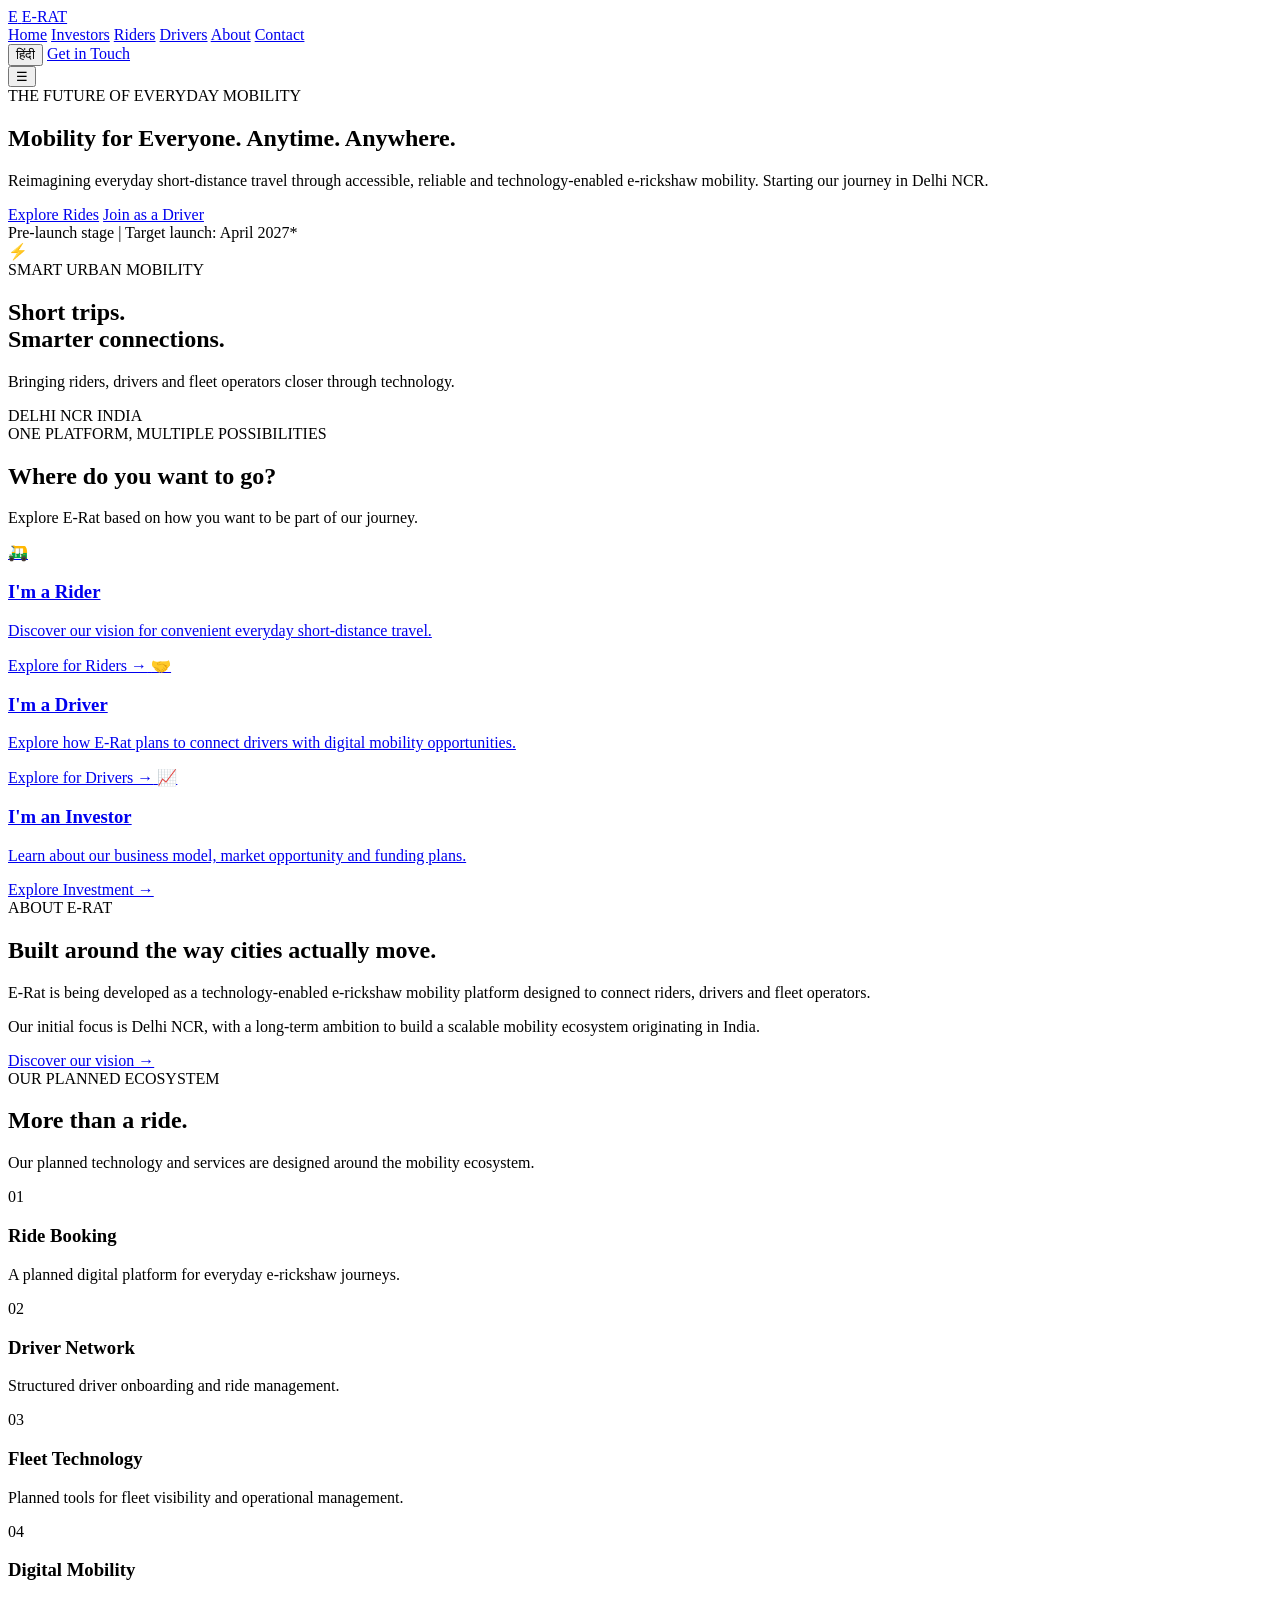
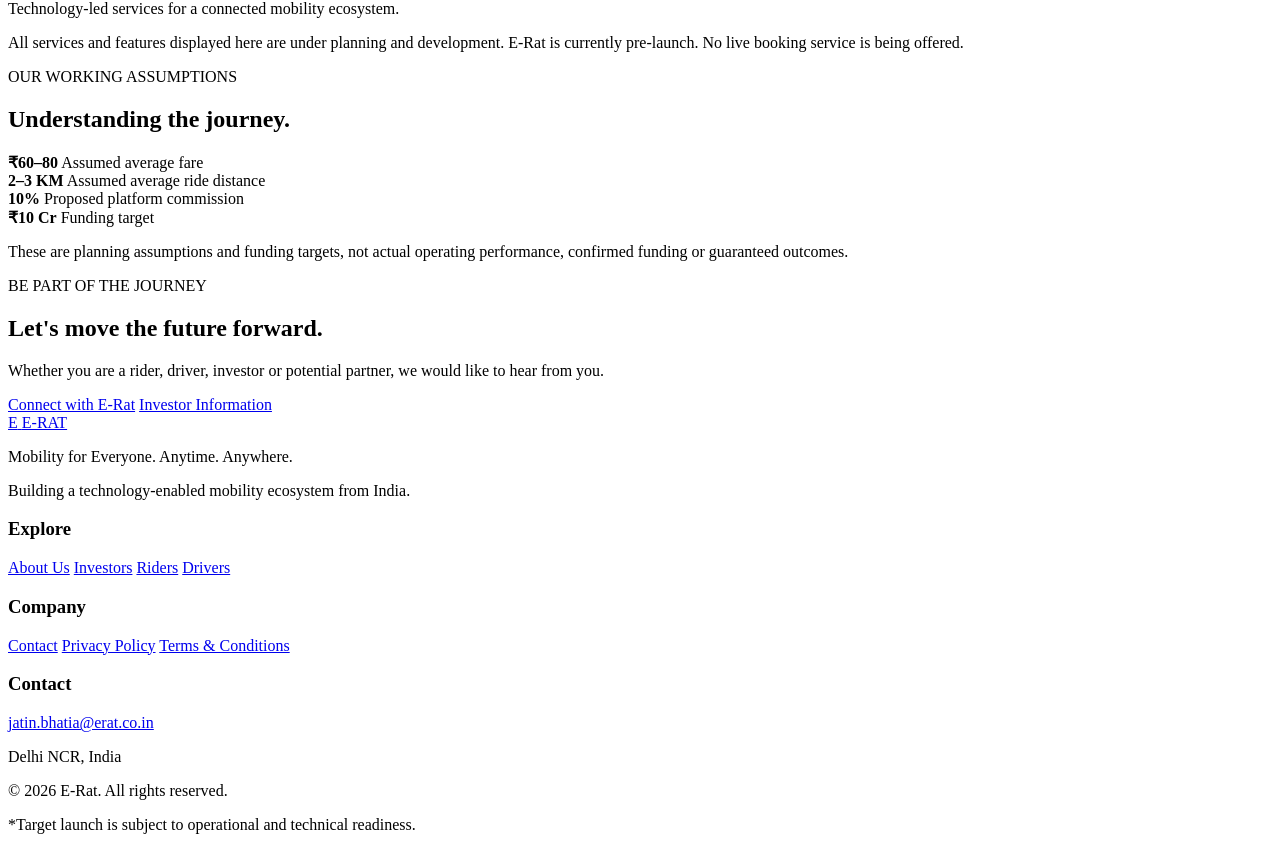
==== commit 9b473201: "Refactor index.html for improved structure and content Updated the HTML structure and content for th" ====
--- a/index.html
+++ b/index.html
@@ -1,512 +1,286 @@
 <!DOCTYPE html>
 <html lang="en">
 <head>
-<meta charset="UTF-8">
-<meta name="viewport" content="width=device-width, initial-scale=1">
-
-<title>E-Rat | Mobility for Everyone. Anytime. Anywhere.</title>
-<meta name="description" content="E-Rat is building a technology-enabled e-rickshaw mobility ecosystem, starting in Delhi NCR.">
-<meta name="theme-color" content="#071522">
-
-<link rel="preconnect" href="https://fonts.googleapis.com">
-<link rel="preconnect" href="https://fonts.gstatic.com" crossorigin>
-<link href="https://fonts.googleapis.com/css2?family=Sora:wght@500;600;700;800&family=Hind:wght@400;500;600;700&display=swap" rel="stylesheet">
-
-<style>
-:root {
-  --navy:#071522;
-  --navy2:#0d2235;
-  --navy3:#102b42;
-  --green:#B8F52A;
-  --white:#f4f7fa;
-  --muted:#a9bac9;
-  --line:#294258;
-  --max:1120px;
-}
-*{box-sizing:border-box;margin:0;padding:0}
-html{scroll-behavior:smooth;scroll-padding-top:85px}
-body{
-  background:var(--navy);
-  color:var(--white);
-  font:400 16px/1.7 Hind,Arial,sans-serif;
-}
-h1,h2,h3,h4,.brand,.number{
-  font-family:Sora,Hind,sans-serif;
-  letter-spacing:-.03em;
-}
-a{color:inherit}
-button{font:inherit}
-.wrap{max-width:var(--max);margin:auto;padding:0 24px}
-section{padding:82px 0;border-top:1px solid var(--line)}
-h2{font-size:clamp(28px,4vw,42px);line-height:1.2;margin-bottom:16px}
-h3{font-size:19px;line-height:1.35;margin-bottom:10px}
-.lead{max-width:690px;color:var(--muted);margin-bottom:30px;font-size:18px}
-.muted{color:var(--muted)}
-.small{font-size:14px;color:var(--muted)}
-.green{color:var(--green)}
-.eyebrow{
-  color:var(--green);
-  font-weight:700;
-  font-size:13px;
-  letter-spacing:.13em;
-  text-transform:uppercase;
-  margin-bottom:12px;
-}
-.btn{
-  display:inline-flex;
-  align-items:center;
-  justify-content:center;
-  gap:8px;
-  padding:13px 21px;
-  border-radius:9px;
-  background:var(--green);
-  color:var(--navy);
-  text-decoration:none;
-  font-weight:700;
-  border:1px solid var(--green);
-  transition:.2s;
-}
-.btn:hover{transform:translateY(-2px);filter:brightness(1.08)}
-.btn.secondary{
-  background:transparent;
-  color:var(--white);
-  border-color:var(--line);
-}
-.btn.secondary:hover{border-color:var(--green);color:var(--green)}
-.btn.small-btn{padding:9px 15px;font-size:14px}
-header{
-  position:sticky;
-  top:0;
-  z-index:20;
-  background:rgba(7,21,34,.96);
-  backdrop-filter:blur(12px);
-  border-bottom:1px solid var(--line);
-}
-.header-inner{
-  max-width:var(--max);
-  margin:auto;
-  padding:0 24px;
-  min-height:72px;
-  display:flex;
-  align-items:center;
-  justify-content:space-between;
-  gap:20px;
-}
-.brand{
-  text-decoration:none;
-  display:flex;
-  align-items:center;
-  gap:10px;
-  font-size:24px;
-  font-weight:800;
-}
-.brand svg{flex-shrink:0}
-.nav{
-  display:flex;
-  align-items:center;
-  gap:19px;
-}
-.nav a{
-  text-decoration:none;
-  color:var(--muted);
-  font-size:14px;
-  font-weight:600;
-}
-.nav a:hover{color:var(--green)}
-.lang{
-  display:flex;
-  border:1px solid var(--line);
-  border-radius:30px;
-  overflow:hidden;
-}
-.lang button{
-  background:transparent;
-  color:var(--muted);
-  border:0;
-  padding:6px 11px;
-  cursor:pointer;
-  font-size:13px;
-}
-.lang button.active{
-  background:var(--green);
-  color:var(--navy);
-  font-weight:700;
-}
-.menu-btn{
-  display:none;
-  background:transparent;
-  color:var(--white);
-  border:1px solid var(--line);
-  padding:7px 12px;
-  border-radius:8px;
-  cursor:pointer;
-}
-.hero{
-  padding:90px 0 85px;
-  border:0;
-  background:
-    radial-gradient(ellipse at 85% 20%,rgba(184,245,42,.09),transparent 35%),
-    linear-gradient(145deg,var(--navy),#0b2032);
-}
-.hero-grid{
-  display:grid;
-  grid-template-columns:1.3fr .8fr;
-  align-items:center;
-  gap:55px;
-}
-.status{
-  display:inline-block;
-  padding:6px 13px;
-  border:1px solid rgba(184,245,42,.55);
-  color:var(--green);
-  border-radius:30px;
-  font-size:13px;
-  margin-bottom:22px;
-}
-h1{
-  font-size:clamp(39px,6vw,68px);
-  line-height:1.08;
-  margin-bottom:22px;
-}
-.hero-copy{font-size:19px;color:var(--muted);max-width:590px;margin-bottom:28px}
-.hero-actions{display:flex;flex-wrap:wrap;gap:12px}
-.hero-card{
-  background:var(--green);
-  color:var(--navy);
-  padding:30px;
-  border-radius:20px;
-  box-shadow:0 18px 50px rgba(0,0,0,.2);
-}
-.hero-card .number{font-size:64px;line-height:1.2;font-weight:800}
-.hero-card h3{font-size:16px}
-.hero-card hr{border:0;border-top:1px dashed rgba(7,21,34,.35);margin:20px 0}
-.metric-line{display:flex;justify-content:space-between;padding:5px 0;gap:12px}
-.hero-card .small{color:#263c19}
-.audience{padding:32px 0;border-top:1px solid var(--line);background:#091a29}
-.audience-grid{display:grid;grid-template-columns:repeat(3,1fr);gap:16px}
-.audience-card{
-  background:var(--navy2);
-  padding:22px;
-  border:1px solid var(--line);
-  border-radius:13px;
-  text-decoration:none;
-  transition:.2s;
-}
-.audience-card:hover{border-color:var(--green);transform:translateY(-3px)}
-.audience-card strong{display:block;color:var(--green);font-family:Sora,sans-serif;margin-bottom:5px}
-.audience-card span{color:var(--muted);font-size:14px}
-.grid-2{display:grid;grid-template-columns:repeat(2,1fr);gap:22px}
-.grid-3{display:grid;grid-template-columns:repeat(3,1fr);gap:20px}
-.card{
-  background:var(--navy2);
-  border:1px solid var(--line);
-  border-radius:14px;
-  padding:24px;
-}
-.card p{color:var(--muted)}
-.icon{
-  width:43px;height:43px;
-  display:grid;place-items:center;
-  border-radius:12px;
-  background:rgba(184,245,42,.12);
-  color:var(--green);
-  font-size:22px;
-  margin-bottom:15px;
-}
-.list{list-style:none}
-.list li{
-  padding:8px 0 8px 24px;
-  position:relative;
-  color:var(--muted);
-}
-.list li:before{
-  content:"";
-  position:absolute;
-  left:0;top:18px;
-  width:8px;height:8px;
-  background:var(--green);
-  border-radius:50%;
-}
-.stats{
-  display:grid;
-  grid-template-columns:repeat(4,1fr);
-  gap:15px;
-  margin:30px 0;
-}
-.stat{
-  background:var(--navy2);
-  border:1px solid var(--line);
-  border-radius:13px;
-  padding:20px;
-}
-.stat b{
-  display:block;
-  font:800 clamp(24px,3vw,32px) Sora,sans-serif;
-  color:var(--green);
-}
-.stat span{color:var(--muted);font-size:14px}
-.note{
-  border-left:3px solid var(--green);
-  padding:13px 16px;
-  background:rgba(184,245,42,.05);
-  color:var(--muted);
-  font-size:14px;
-  margin-top:20px;
-}
-.market-number{
-  font:800 clamp(48px,8vw,82px) Sora,sans-serif;
-  color:var(--green);
-  line-height:1.2;
-  margin:12px 0;
-}
-.roadmap{border-left:2px solid var(--line);margin:25px 0 0 10px}
-.road-step{padding:0 0 25px 30px;position:relative}
-.road-step:before{
-  content:"";
-  position:absolute;
-  left:-9px;top:6px;
-  width:16px;height:16px;
-  border-radius:50%;
-  background:var(--green);
-}
-.road-step p{color:var(--muted)}
-.team-card .initials{
-  width:54px;height:54px;
-  display:grid;place-items:center;
-  background:var(--green);
-  color:var(--navy);
-  border-radius:50%;
-  font:800 18px Sora,sans-serif;
-  margin-bottom:15px;
-}
-.team-card p{color:var(--muted);font-size:14px}
-.fund-list{margin-top:25px}
-.fund-row{
-  display:grid;
-  grid-template-columns:240px 1fr 120px;
-  align-items:center;
-  gap:15px;
-  margin:17px 0;
-}
-.fund-row span{font-size:14px}
-.track{height:12px;background:var(--navy3);border-radius:20px;overflow:hidden}
-.track i{display:block;height:100%;background:var(--green);border-radius:20px}
-.fund-row b{text-align:right;font-size:14px}
-.cta-panel{
-  background:var(--navy2);
-  border:1px solid var(--line);
-  border-radius:20px;
-  padding:38px;
-}
-.cta-panel p{color:var(--muted);max-width:650px;margin-bottom:22px}
-.contact-line{margin-top:18px;color:var(--muted)}
-.contact-line a{color:var(--green);text-decoration:none}
-.faq details{border-bottom:1px solid var(--line);padding:16px 0}
-.faq summary{cursor:pointer;font-weight:600}
-.faq details p{color:var(--muted);padding-top:12px}
-footer{padding:45px 0 30px;border-top:1px solid var(--line);color:var(--muted)}
-.footer-grid{display:grid;grid-template-columns:1.5fr 1fr 1fr;gap:30px}
-footer a{color:var(--muted);text-decoration:none}
-footer a:hover{color:var(--green)}
-.footer-links{display:flex;flex-direction:column;gap:8px;font-size:14px}
-.footer-bottom{border-top:1px solid var(--line);margin-top:30px;padding-top:20px;font-size:13px}
-.disclaimer{font-size:13px;color:var(--muted);margin-top:18px;max-width:850px}
-.hidden{display:none!important}
-@media(max-width:900px){
-  .nav{gap:12px}
-  .nav a{font-size:12px}
-  .hero-grid{gap:28px}
-  .fund-row{grid-template-columns:190px 1fr 105px}
-}
-@media(max-width:700px){
-  .header-inner{min-height:65px}
-  .menu-btn{display:block}
-  .nav{
-    display:none;
-    position:absolute;
-    top:65px;left:0;right:0;
-    background:var(--navy);
-    padding:20px 24px;
-    border-bottom:1px solid var(--line);
-    align-items:stretch;
-    flex-direction:column;
-  }
-  .nav.open{display:flex}
-  .nav a{display:block;font-size:15px;padding:5px 0}
-  .lang{width:max-content}
-  .hero{padding:65px 0}
-  .hero-grid{grid-template-columns:1fr}
-  .hero-card{max-width:440px}
-  .audience-grid,.grid-2,.grid-3{grid-template-columns:1fr}
-  .stats{grid-template-columns:repeat(2,1fr)}
-  .fund-row{grid-template-columns:1fr 95px;gap:8px}
-  .fund-row .track{grid-column:1/3;grid-row:2}
-  .fund-row b{grid-column:2;grid-row:1}
-  .cta-panel{padding:26px 20px}
-  .footer-grid{grid-template-columns:1fr}
-  section{padding:60px 0}
-}
-@media(prefers-reduced-motion:reduce){
-  html{scroll-behavior:auto}
-  *{transition:none!important}
-}
-</style>
+  <meta charset="UTF-8">
+  <meta name="viewport" content="width=device-width, initial-scale=1.0">
+  <title>E-Rat | Mobility for Everyone</title>
+  <meta name="description" content="E-Rat is building a technology-enabled e-rickshaw mobility platform for everyday journeys, starting in Delhi NCR.">
+  <meta name="theme-color" content="#071522">
+  <link rel="stylesheet" href="css/style.css">
+  <script src="js/script.js" defer></script>
 </head>
 
 <body>
 
-<header>
-  <div class="header-inner">
-    <a class="brand" href="#home" aria-label="E-Rat home">
-      <svg width="34" height="34" viewBox="0 0 34 34" aria-hidden="true">
-        <rect width="34" height="34" rx="9" fill="#B8F52A"/>
-        <path d="M19 4 9 19h7l-2 11 12-17h-8z" fill="#071522"/>
-      </svg>
-      E-Rat
+<header class="site-header">
+  <div class="container nav-container">
+    <a class="brand" href="index.html">
+      <span class="brand-mark">E</span>
+      <span>E-RAT</span>
     </a>
 
-    <button class="menu-btn" id="menuBtn" aria-expanded="false" aria-controls="mainNav">☰ Menu</button>
-
-    <nav class="nav" id="mainNav">
-      <a href="#platform" data-en="Platform" data-hi="प्लेटफ़ॉर्म">Platform</a>
-      <a href="#riders" data-en="Riders" data-hi="सवारियाँ">Riders</a>
-      <a href="#drivers" data-en="Drivers" data-hi="ड्राइवर्स">Drivers</a>
-      <a href="#business" data-en="Business" data-hi="बिज़नेस">Business</a>
-      <a href="#team" data-en="Team" data-hi="टीम">Team</a>
-      <a href="#funding" data-en="Investors" data-hi="निवेशक">Investors</a>
-      <div class="lang" aria-label="Select language">
-        <button type="button" class="active" data-lang="en" aria-pressed="true">EN</button>
-        <button type="button" data-lang="hi" aria-pressed="false">हिं</button>
-      </div>
+    <nav class="main-nav">
+      <a href="index.html">Home</a>
+      <a href="investors.html">Investors</a>
+      <a href="riders.html">Riders</a>
+      <a href="drivers.html">Drivers</a>
+      <a href="about.html">About</a>
+      <a href="contact.html">Contact</a>
     </nav>
+
+    <div class="nav-actions">
+      <button class="language-btn" id="languageToggle" type="button">हिंदी</button>
+      <a class="btn btn-small" href="contact.html">Get in Touch</a>
+    </div>
+
+    <button class="menu-toggle" id="menuToggle"
+      type="button" aria-label="Open navigation" aria-expanded="false">
+      ☰
+    </button>
   </div>
 </header>
 
-<main id="home">
-
-<!-- HERO -->
-<section class="hero">
-  <div class="wrap hero-grid">
-    <div>
-      <div class="eyebrow" data-en="A new approach to everyday mobility" data-hi="रोज़मर्रा की मोबिलिटी का नया तरीका">A new approach to everyday mobility</div>
-
-      <span class="status" data-en="Pre-launch | Planning stage | Target launch: April 2027" data-hi="प्री-लॉन्च | योजना चरण | लक्ष्य लॉन्च: अप्रैल 2027">
-        Pre-launch | Planning stage | Target launch: April 2027
-      </span>
-
-      <h1 data-en="Mobility for Everyone. Anytime. Anywhere." data-hi="सबके लिए सफ़र। कभी भी। कहीं भी।">
-        Mobility for Everyone. Anytime. Anywhere.
-      </h1>
-
-      <p class="hero-copy" data-en="We are building a technology-enabled e-rickshaw mobility platform designed to connect riders, drivers and fleet operators. Starting in Delhi NCR." data-hi="हम एक टेक्नोलॉजी आधारित ई-रिक्शा मोबिलिटी प्लेटफ़ॉर्म बना रहे हैं, जो सवारियों, ड्राइवरों और फ्लीट ऑपरेटरों को जोड़ेगा। शुरुआत दिल्ली NCR से।">
-        We are building a technology-enabled e-rickshaw mobility platform designed to connect riders, drivers and fleet operators. Starting in Delhi NCR.
+<main>
+
+  <section class="hero-section">
+    <div class="container hero-grid">
+
+      <div class="hero-content">
+        <span class="eyebrow">THE FUTURE OF EVERYDAY MOBILITY</span>
+
+        <h1>
+          Mobility for Everyone.
+          <span>Anytime. Anywhere.</span>
+        </h1>
+
+        <p>
+          Reimagining everyday short-distance travel through
+          accessible, reliable and technology-enabled e-rickshaw mobility.
+          Starting our journey in Delhi NCR.
+        </p>
+
+        <div class="hero-buttons">
+          <a href="riders.html" class="btn">Explore Rides</a>
+          <a href="drivers.html" class="btn btn-outline">Join as a Driver</a>
+        </div>
+
+        <div class="hero-status">
+          <span class="status-dot"></span>
+          Pre-launch stage | Target launch: April 2027*
+        </div>
+      </div>
+
+      <div class="hero-visual">
+        <div class="visual-card">
+          <div class="visual-icon">⚡</div>
+          <span class="visual-label">SMART URBAN MOBILITY</span>
+          <h2>Short trips.<br>Smarter connections.</h2>
+          <p>
+            Bringing riders, drivers and fleet operators
+            closer through technology.
+          </p>
+          <div class="visual-line"></div>
+          <div class="visual-bottom">
+            <span>DELHI NCR</span>
+            <span>INDIA</span>
+          </div>
+        </div>
+      </div>
+
+    </div>
+  </section>
+
+  <section class="audience-section">
+    <div class="container">
+      <div class="section-heading">
+        <span class="eyebrow">ONE PLATFORM, MULTIPLE POSSIBILITIES</span>
+        <h2>Where do you want to go?</h2>
+        <p>Explore E-Rat based on how you want to be part of our journey.</p>
+      </div>
+
+      <div class="audience-grid">
+
+        <a href="riders.html" class="audience-card">
+          <span class="card-icon">🛺</span>
+          <h3>I'm a Rider</h3>
+          <p>Discover our vision for convenient everyday short-distance travel.</p>
+          <span class="card-link">Explore for Riders →</span>
+        </a>
+
+        <a href="drivers.html" class="audience-card">
+          <span class="card-icon">🤝</span>
+          <h3>I'm a Driver</h3>
+          <p>Explore how E-Rat plans to connect drivers with digital mobility opportunities.</p>
+          <span class="card-link">Explore for Drivers →</span>
+        </a>
+
+        <a href="investors.html" class="audience-card">
+          <span class="card-icon">📈</span>
+          <h3>I'm an Investor</h3>
+          <p>Learn about our business model, market opportunity and funding plans.</p>
+          <span class="card-link">Explore Investment →</span>
+        </a>
+
+      </div>
+    </div>
+  </section>
+
+  <section class="intro-section">
+    <div class="container intro-grid">
+      <div>
+        <span class="eyebrow">ABOUT E-RAT</span>
+        <h2>Built around the way cities actually move.</h2>
+      </div>
+
+      <div>
+        <p>
+          E-Rat is being developed as a technology-enabled
+          e-rickshaw mobility platform designed to connect
+          riders, drivers and fleet operators.
+        </p>
+        <p>
+          Our initial focus is Delhi NCR, with a long-term
+          ambition to build a scalable mobility ecosystem
+          originating in India.
+        </p>
+        <a href="about.html" class="text-link">Discover our vision →</a>
+      </div>
+    </div>
+  </section>
+
+  <section class="features-section">
+    <div class="container">
+      <div class="section-heading">
+        <span class="eyebrow">OUR PLANNED ECOSYSTEM</span>
+        <h2>More than a ride.</h2>
+        <p>Our planned technology and services are designed around the mobility ecosystem.</p>
+      </div>
+
+      <div class="features-grid">
+        <div class="feature-card">
+          <span>01</span>
+          <h3>Ride Booking</h3>
+          <p>A planned digital platform for everyday e-rickshaw journeys.</p>
+        </div>
+
+        <div class="feature-card">
+          <span>02</span>
+          <h3>Driver Network</h3>
+          <p>Structured driver onboarding and ride management.</p>
+        </div>
+
+        <div class="feature-card">
+          <span>03</span>
+          <h3>Fleet Technology</h3>
+          <p>Planned tools for fleet visibility and operational management.</p>
+        </div>
+
+        <div class="feature-card">
+          <span>04</span>
+          <h3>Digital Mobility</h3>
+          <p>Technology-led services for a connected mobility ecosystem.</p>
+        </div>
+      </div>
+
+      <p class="disclaimer">
+        All services and features displayed here are under planning and development.
+        E-Rat is currently pre-launch. No live booking service is being offered.
       </p>
-
-      <div class="hero-actions">
-        <a class="btn" href="#riders" data-en="I'm a Rider" data-hi="मैं सवारी हूँ">I'm a Rider</a>
-        <a class="btn secondary" href="#drivers" data-en="I'm a Driver" data-hi="मैं ड्राइवर हूँ">I'm a Driver</a>
-        <a class="btn secondary" href="#funding" data-en="I'm an Investor" data-hi="मैं निवेशक हूँ">I'm an Investor</a>
-      </div>
-    </div>
-
-    <aside class="hero-card">
-      <h3 data-en="Illustrative ride economics" data-hi="एक सवारी का उदाहरण">Illustrative ride economics</h3>
-      <div class="number">₹7</div>
-      <p class="small" data-en="Illustrative gross commission on a ₹70 ride" data-hi="₹70 की सवारी पर उदाहरण के तौर पर कुल कमीशन">
-        Illustrative gross commission on a ₹70 ride
+    </div>
+  </section>
+
+  <section class="numbers-section">
+    <div class="container">
+      <div class="section-heading">
+        <span class="eyebrow">OUR WORKING ASSUMPTIONS</span>
+        <h2>Understanding the journey.</h2>
+      </div>
+
+      <div class="numbers-grid">
+        <div class="number-card">
+          <strong>₹60–80</strong>
+          <span>Assumed average fare</span>
+        </div>
+
+        <div class="number-card">
+          <strong>2–3 KM</strong>
+          <span>Assumed average ride distance</span>
+        </div>
+
+        <div class="number-card">
+          <strong>10%</strong>
+          <span>Proposed platform commission</span>
+        </div>
+
+        <div class="number-card">
+          <strong>₹10 Cr</strong>
+          <span>Funding target</span>
+        </div>
+      </div>
+
+      <p class="disclaimer">
+        These are planning assumptions and funding targets, not actual
+        operating performance, confirmed funding or guaranteed outcomes.
       </p>
-      <hr>
-      <div class="metric-line"><span data-en="Example fare" data-hi="उदाहरण किराया">Example fare</span><strong>₹70</strong></div>
-      <div class="metric-line"><span data-en="Commission assumption" data-hi="कमीशन अनुमान">Commission assumption</span><strong>10%</strong></div>
-      <div class="metric-line"><span data-en="Gross commission" data-hi="कुल कमीशन">Gross commission</span><strong>₹7</strong></div>
-      <p class="small" style="margin-top:14px" data-en="Illustration only. Not actual operating revenue. Before expenses, incentives, taxes and payment charges." data-hi="केवल उदाहरण। वास्तविक आय नहीं। खर्च, इंसेंटिव, टैक्स और पेमेंट शुल्क से पहले।">
-        Illustration only. Not actual operating revenue. Before expenses, incentives, taxes and payment charges.
+    </div>
+  </section>
+
+  <section class="cta-section">
+    <div class="container cta-box">
+      <span class="eyebrow">BE PART OF THE JOURNEY</span>
+      <h2>Let's move the future forward.</h2>
+      <p>
+        Whether you are a rider, driver, investor or potential partner,
+        we would like to hear from you.
       </p>
-    </aside>
+
+      <div class="hero-buttons">
+        <a href="contact.html" class="btn">Connect with E-Rat</a>
+        <a href="investors.html" class="btn btn-outline">Investor Information</a>
+      </div>
+    </div>
+  </section>
+
+</main>
+
+<footer class="site-footer">
+  <div class="container footer-grid">
+    <div>
+      <a class="brand footer-brand" href="index.html">
+        <span class="brand-mark">E</span>
+        <span>E-RAT</span>
+      </a>
+      <p>Mobility for Everyone. Anytime. Anywhere.</p>
+      <p class="footer-small">Building a technology-enabled mobility ecosystem from India.</p>
+    </div>
+
+    <div>
+      <h3>Explore</h3>
+      <a href="about.html">About Us</a>
+      <a href="investors.html">Investors</a>
+      <a href="riders.html">Riders</a>
+      <a href="drivers.html">Drivers</a>
+    </div>
+
+    <div>
+      <h3>Company</h3>
+      <a href="contact.html">Contact</a>
+      <a href="privacy.html">Privacy Policy</a>
+      <a href="terms.html">Terms & Conditions</a>
+    </div>
+
+    <div>
+      <h3>Contact</h3>
+      <a href="mailto:jatin.bhatia@erat.co.in">jatin.bhatia@erat.co.in</a>
+      <p>Delhi NCR, India</p>
+    </div>
   </div>
-</section>
-
-<!-- AUDIENCE CHOICES -->
-<div class="audience">
-  <div class="wrap audience-grid">
-    <a class="audience-card" href="#riders">
-      <strong data-en="For Riders →" data-hi="सवारियों के लिए →">For Riders →</strong>
-      <span data-en="Discover our planned short-distance mobility service." data-hi="हमारी प्रस्तावित छोटी दूरी की मोबिलिटी सेवा जानें।">Discover our planned short-distance mobility service.</span>
-    </a>
-    <a class="audience-card" href="#drivers">
-      <strong data-en="For Drivers →" data-hi="ड्राइवरों के लिए →">For Drivers →</strong>
-      <span data-en="Explore the planned driver and fleet ecosystem." data-hi="प्रस्तावित ड्राइवर और फ्लीट नेटवर्क के बारे में जानें।">Explore the planned driver and fleet ecosystem.</span>
-    </a>
-    <a class="audience-card" href="#funding">
-      <strong data-en="For Investors →" data-hi="निवेशकों के लिए →">For Investors →</strong>
-      <span data-en="Understand our business model and fundraising plans." data-hi="हमारा बिज़नेस मॉडल और फंडिंग योजना जानें।">Understand our business model and fundraising plans.</span>
-    </a>
+
+  <div class="container footer-bottom">
+    <p>© 2026 E-Rat. All rights reserved.</p>
+    <p>*Target launch is subject to operational and technical readiness.</p>
   </div>
-</div>
-
-<!-- PLATFORM -->
-<section id="platform">
-  <div class="wrap">
-    <div class="eyebrow" data-en="Our platform" data-hi="हमारा प्लेटफ़ॉर्म">Our platform</div>
-    <h2 data-en="One ecosystem. Multiple mobility needs." data-hi="एक इकोसिस्टम। मोबिलिटी की कई ज़रूरतें।">One ecosystem. Multiple mobility needs.</h2>
-    <p class="lead" data-en="E-Rat plans to bring riders, drivers and fleet operators closer through practical technology and organised mobility operations." data-hi="E-Rat व्यावहारिक टेक्नोलॉजी और व्यवस्थित मोबिलिटी संचालन के माध्यम से सवारियों, ड्राइवरों और फ्लीट ऑपरेटरों को जोड़ने की योजना बना रहा है।">
-      E-Rat plans to bring riders, drivers and fleet operators closer through practical technology and organised mobility operations.
-    </p>
-
-    <div class="grid-3">
-      <div class="card">
-        <div class="icon">↗</div>
-        <h3 data-en="Rider experience" data-hi="सवारी अनुभव">Rider experience</h3>
-        <p data-en="A planned way to discover and book e-rickshaw rides for everyday short trips." data-hi="रोज़मर्रा की छोटी यात्राओं के लिए ई-रिक्शा खोजने और बुक करने का प्रस्तावित तरीका।">A planned way to discover and book e-rickshaw rides for everyday short trips.</p>
-      </div>
-      <div class="card">
-        <div class="icon">⚡</div>
-        <h3 data-en="Driver ecosystem" data-hi="ड्राइवर इकोसिस्टम">Driver ecosystem</h3>
-        <p data-en="A planned platform for driver onboarding, ride management and access to customer demand." data-hi="ड्राइवर ऑनबोर्डिंग, सवारी प्रबंधन और ग्राहकों की मांग तक पहुँच के लिए प्रस्तावित प्लेटफ़ॉर्म।">A planned platform for driver onboarding, ride management and access to customer demand.</p>
-      </div>
-      <div class="card">
-        <div class="icon">▦</div>
-        <h3 data-en="Fleet solutions" data-hi="फ्लीट समाधान">Fleet solutions</h3>
-        <p data-en="Planned tools to support vehicle monitoring and organised fleet operations." data-hi="वाहनों की निगरानी और व्यवस्थित फ्लीट संचालन के लिए प्रस्तावित टूल।">Planned tools to support vehicle monitoring and organised fleet operations.</p>
-      </div>
-    </div>
-
-    <div class="note" data-en="Product status: Pre-launch. The application and features described on this website are planned and are not currently available as a live service." data-hi="प्रोडक्ट स्थिति: प्री-लॉन्च। वेबसाइट पर बताई गई ऐप और सुविधाएँ अभी योजना में हैं और लाइव सेवा के रूप में उपलब्ध नहीं हैं।">
-      Product status: Pre-launch. The application and features described on this website are planned and are not currently available as a live service.
-    </div>
-  </div>
-</section>
-
-<!-- RIDERS -->
-<section id="riders">
-  <div class="wrap">
-    <div class="eyebrow" data-en="For customers and riders" data-hi="ग्राहकों और सवारियों के लिए">For customers and riders</div>
-    <h2 data-en="Your everyday short trip, made simpler." data-hi="आपकी रोज़ की छोटी यात्रा, अब और आसान।">Your everyday short trip, made simpler.</h2>
-    <p class="lead" data-en="We are working towards a convenient, accessible and technology-enabled e-rickshaw experience for short-distance travel." data-hi="हम छोटी दूरी की यात्रा के लिए सुविधाजनक, सुलभ और टेक्नोलॉजी आधारित ई-रिक्शा अनुभव बनाने पर काम कर रहे हैं।">
-      We are working towards a convenient, accessible and technology-enabled e-rickshaw experience for short-distance travel.
-    </p>
-
-    <div class="grid-2">
-      <div class="card">
-        <div class="icon">🚕</div>
-        <h3 data-en="What riders can expect" data-hi="सवारियों को क्या मिल सकता है">What riders can expect</h3>
-        <ul class="list">
-          <li data-en="A planned e-rickshaw booking experience." data-hi="प्रस्तावित ई-रिक्शा बुकिंग अनुभव।">A planned e-rickshaw booking experience.</li>
-          <li data-en="Short-distance mobility options." data-hi="छोटी दूरी के सफ़र के विकल्प।">Short-distance mobility options.</li>
-          <li data-en="Ride tracking features, subject to development." data-hi="विकास के अधीन सवारी ट्रैकिंग सुविधाएँ।">Ride tracking features, subject to development.</li>
-          <li data-en="Convenient payment options, subject to launch." data-hi="लॉन्च के अधीन सुविधाजनक पेमेंट विकल्प।">Convenient payment options, subject to launch.</li>
-        </ul>
-      </div>
-      <div class="card">
-        <div class="icon">📍</div>
-        <h3 data-en="Starting with Delhi NCR" data-hi="शुरुआत दिल्ली NCR से">Starting with Delhi NCR</h3>
-        <p data-en="Our initial focus is to prepare a controlled launch in selected Delhi NCR zones, learn from customer feedback and improve the service before expanding." data-hi="हमारा शुरुआती लक्ष्य दिल्ली NCR के चुनिंदा क्षेत्रों में नियंत्रित लॉन्च की तैयारी करना, ग्राहकों की प्रतिक्रिया से सीखना और विस्तार से पहले सेवा में सुधार करना है।">
-          Our initial focus is to prepare a controlled launch in selected Delhi NCR zones, learn from customer feedback and improve the service before expanding.
-        </p>
-        <br>
-        <a class="btn small-btn" href="mailto:jatin.bhatia@erat.co.in?subject=E-Rat%20Customer%20Updates" data-en="Request launch updates" data-hi="लॉन्च अपडेट माँगें">Request launch updates</a>
-      </div>
-    </div>
-    <p class="note" data-en="Bookings are not open yet. Please do not make payments or share sensitive personal information through this website." data-hi="बुकिंग अभी शुरू नहीं हुई है। कृपया इस वेबसाइट के माध्यम से भुगतान न करें और संवेदनशील निजी जानकारी साझा न करें।">
-      Bookings are not open yet. Please do not make payments or share sensitive personal information through this website.
-    </p>
+</footer>
+
+</body>
+</html>
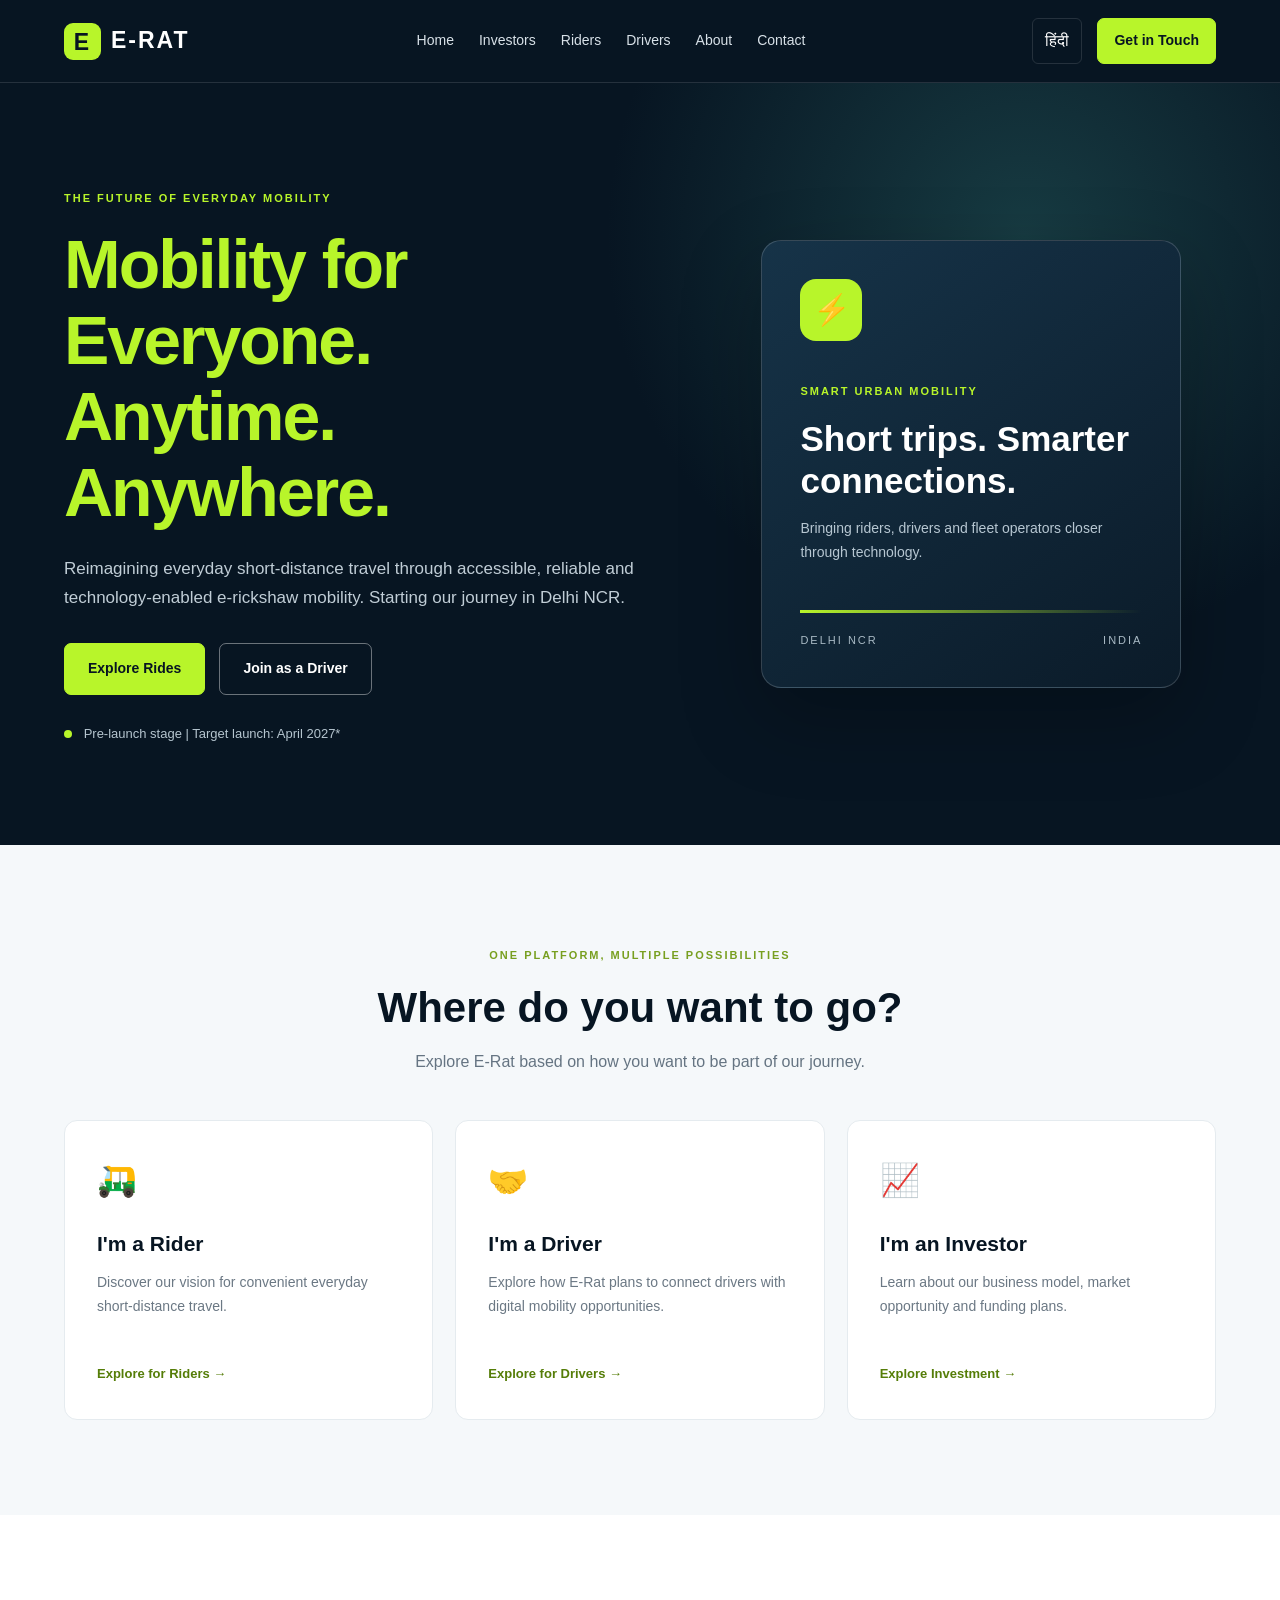
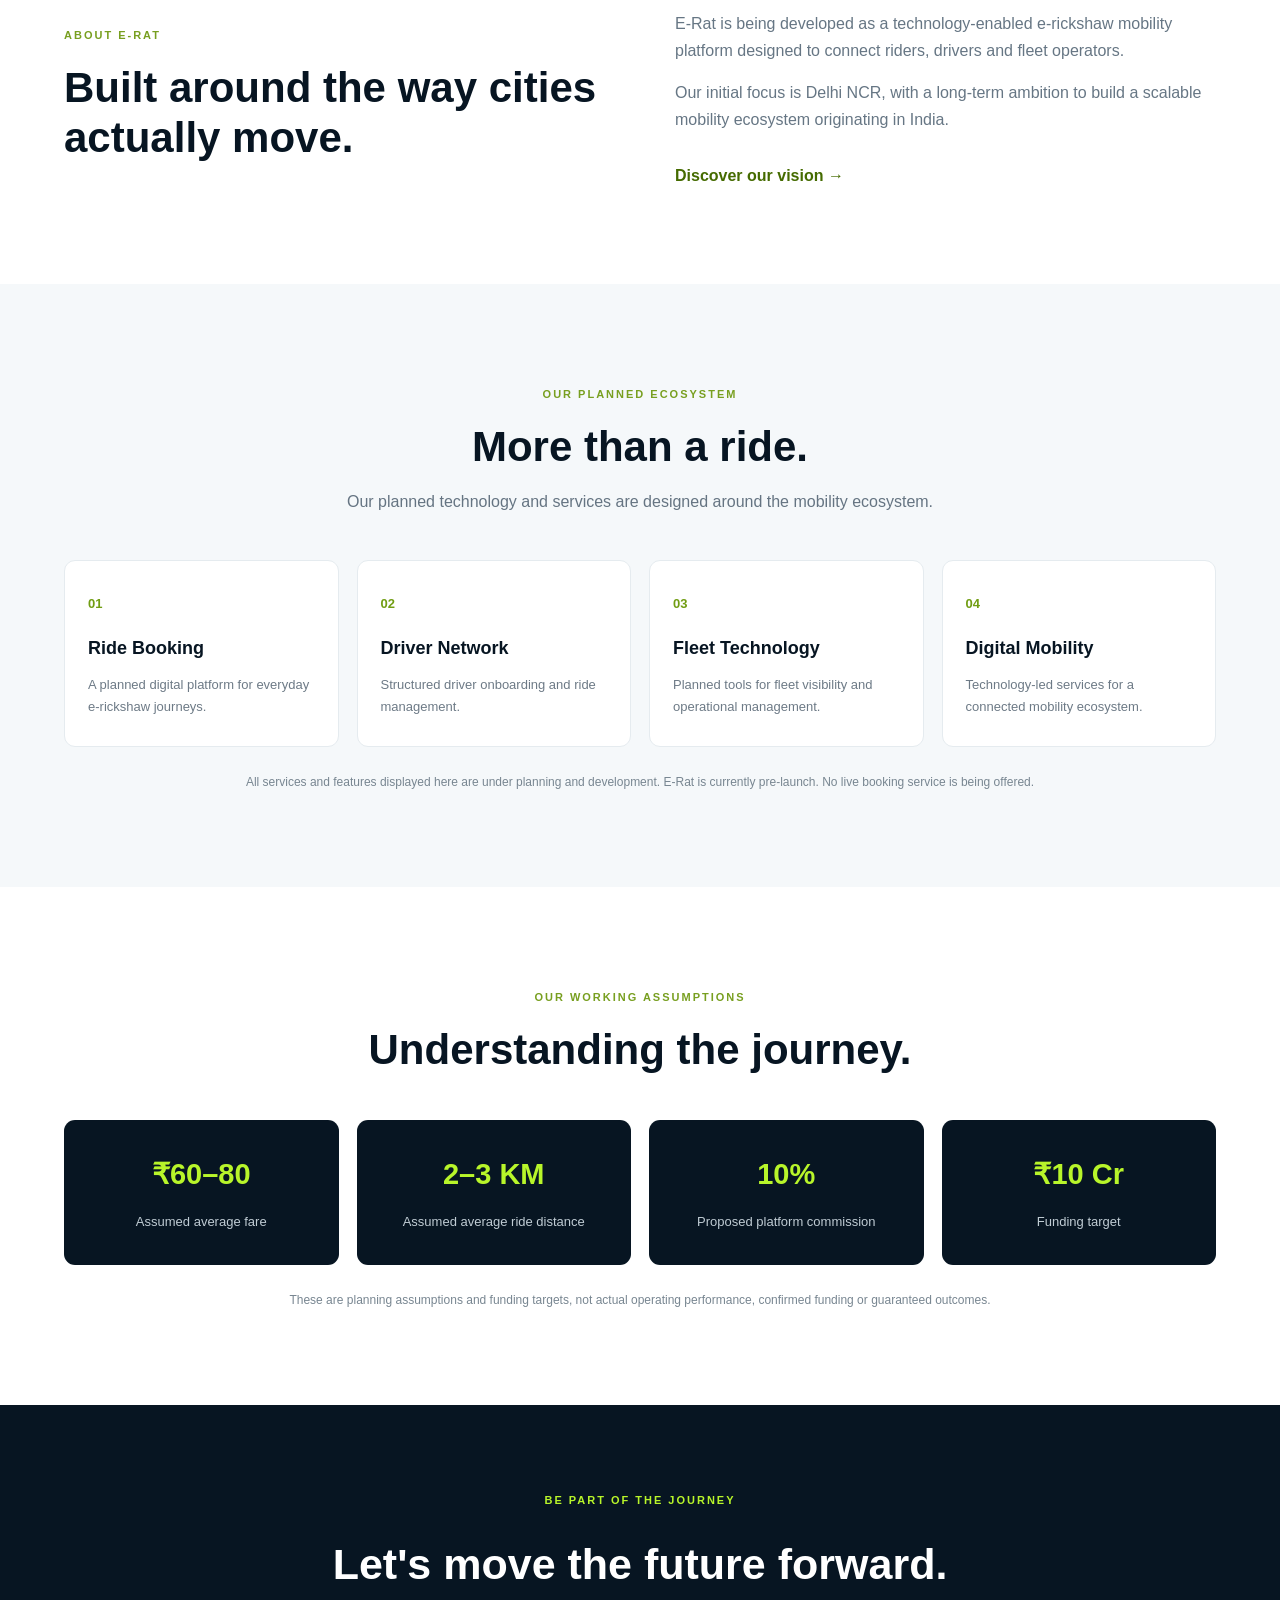
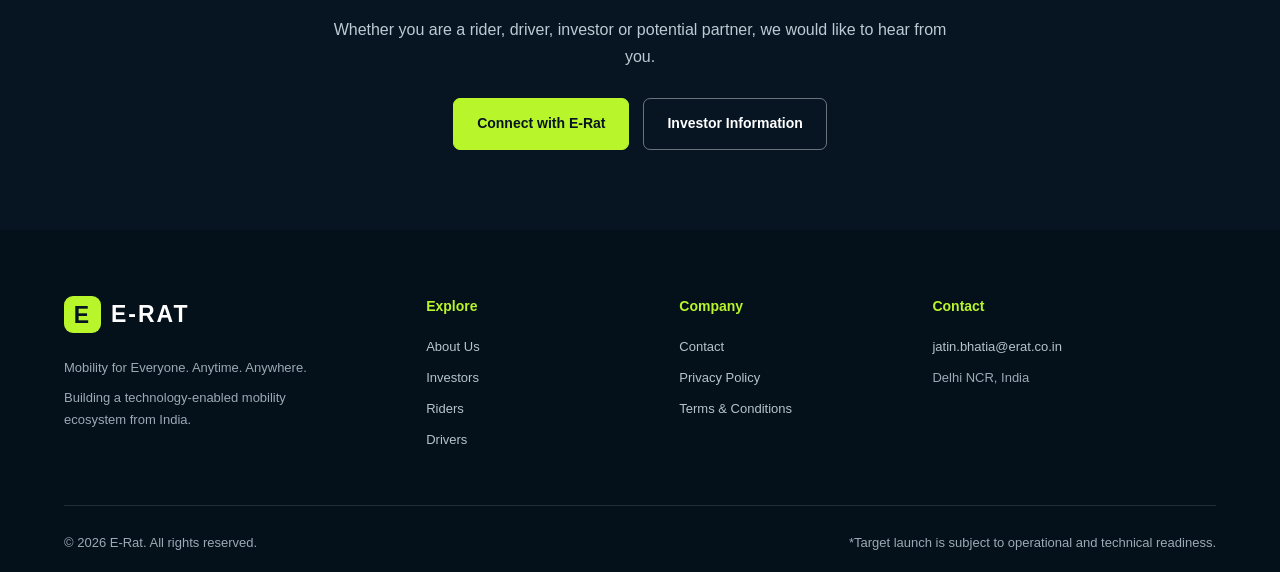
==== commit 4e04cf1a: "Add multilingual support to index.html Updated navigation and content in index.html to include multi" ====
--- a/index.html
+++ b/index.html
@@ -20,17 +20,17 @@
     </a>
 
     <nav class="main-nav">
-      <a href="index.html">Home</a>
-      <a href="investors.html">Investors</a>
-      <a href="riders.html">Riders</a>
-      <a href="drivers.html">Drivers</a>
-      <a href="about.html">About</a>
-      <a href="contact.html">Contact</a>
+      <a href="index.html" data-en="Home" data-hi="Home">Home</a>
+      <a href="investors.html" data-en="Investors" data-hi="Investors">Investors</a>
+      <a href="riders.html" data-en="Riders" data-hi="Riders">Riders</a>
+      <a href="drivers.html" data-en="Drivers" data-hi="Drivers">Drivers</a>
+      <a href="about.html" data-en="About" data-hi="About">About</a>
+      <a href="contact.html" data-en="Contact" data-hi="Contact">Contact</a>
     </nav>
 
     <div class="nav-actions">
       <button class="language-btn" id="languageToggle" type="button">हिंदी</button>
-      <a class="btn btn-small" href="contact.html">Get in Touch</a>
+      <a class="btn btn-small" href="contact.html" data-en="Get in Touch" data-hi="Humse baat karein">Get in Touch</a>
     </div>
 
     <button class="menu-toggle" id="menuToggle"
@@ -46,38 +46,44 @@
     <div class="container hero-grid">
 
       <div class="hero-content">
-        <span class="eyebrow">THE FUTURE OF EVERYDAY MOBILITY</span>
+        <span class="eyebrow" data-en="THE FUTURE OF EVERYDAY MOBILITY" data-hi="Roz ke safar ka future">
+          THE FUTURE OF EVERYDAY MOBILITY
+        </span>
 
         <h1>
-          Mobility for Everyone.
-          <span>Anytime. Anywhere.</span>
+          <span data-en="Mobility for Everyone." data-hi="Sabke liye aasaan safar.">Mobility for Everyone.</span>
+          <span data-en="Anytime. Anywhere." data-hi="Kabhi bhi. Kahin bhi.">Anytime. Anywhere.</span>
         </h1>
 
-        <p>
-          Reimagining everyday short-distance travel through
-          accessible, reliable and technology-enabled e-rickshaw mobility.
-          Starting our journey in Delhi NCR.
+        <p
+          data-en="Reimagining everyday short-distance travel through accessible, reliable and technology-enabled e-rickshaw mobility. Starting our journey in Delhi NCR."
+          data-hi="Hum e-rickshaw ke through roz ke chhote safar ko aasaan, reliable aur technology-enabled banana chahte hain. Humari shuruaat Delhi NCR se hogi.">
+          Reimagining everyday short-distance travel through accessible, reliable and technology-enabled e-rickshaw mobility. Starting our journey in Delhi NCR.
         </p>
 
         <div class="hero-buttons">
-          <a href="riders.html" class="btn">Explore Rides</a>
-          <a href="drivers.html" class="btn btn-outline">Join as a Driver</a>
+          <a href="riders.html" class="btn" data-en="Explore Rides" data-hi="Rides ke baare mein jaaniye">Explore Rides</a>
+          <a href="drivers.html" class="btn btn-outline" data-en="Join as a Driver" data-hi="Driver ke taur par judein">Join as a Driver</a>
         </div>
 
         <div class="hero-status">
           <span class="status-dot"></span>
-          Pre-launch stage | Target launch: April 2027*
+          <span data-en="Pre-launch stage | Target launch: April 2027*" data-hi="Pre-launch stage | Launch ka target: April 2027*">
+            Pre-launch stage | Target launch: April 2027*
+          </span>
         </div>
       </div>
 
       <div class="hero-visual">
         <div class="visual-card">
           <div class="visual-icon">⚡</div>
-          <span class="visual-label">SMART URBAN MOBILITY</span>
-          <h2>Short trips.<br>Smarter connections.</h2>
-          <p>
-            Bringing riders, drivers and fleet operators
-            closer through technology.
+          <span class="visual-label" data-en="SMART URBAN MOBILITY" data-hi="SMART URBAN MOBILITY">SMART URBAN MOBILITY</span>
+          <h2 data-en="Short trips. Smarter connections." data-hi="Chhota safar. Behtar connections.">
+            Short trips.<br>Smarter connections.
+          </h2>
+          <p data-en="Bringing riders, drivers and fleet operators closer through technology."
+             data-hi="Technology ke through riders, drivers aur fleet operators ko ek saath laana.">
+            Bringing riders, drivers and fleet operators closer through technology.
           </p>
           <div class="visual-line"></div>
           <div class="visual-bottom">
@@ -93,32 +99,44 @@
   <section class="audience-section">
     <div class="container">
       <div class="section-heading">
-        <span class="eyebrow">ONE PLATFORM, MULTIPLE POSSIBILITIES</span>
-        <h2>Where do you want to go?</h2>
-        <p>Explore E-Rat based on how you want to be part of our journey.</p>
+        <span class="eyebrow" data-en="ONE PLATFORM, MULTIPLE POSSIBILITIES" data-hi="Ek platform, kai possibilities">ONE PLATFORM, MULTIPLE POSSIBILITIES</span>
+        <h2 data-en="Where do you want to go?" data-hi="Aap humare saath kaise judna chahte hain?">Where do you want to go?</h2>
+        <p data-en="Explore E-Rat based on how you want to be part of our journey."
+           data-hi="Jaaniye ki aap E-Rat ke safar ka hissa kaise ban sakte hain.">
+          Explore E-Rat based on how you want to be part of our journey.
+        </p>
       </div>
 
       <div class="audience-grid">
 
         <a href="riders.html" class="audience-card">
           <span class="card-icon">🛺</span>
-          <h3>I'm a Rider</h3>
-          <p>Discover our vision for convenient everyday short-distance travel.</p>
-          <span class="card-link">Explore for Riders →</span>
+          <h3 data-en="I'm a Rider" data-hi="Main Rider hoon">I'm a Rider</h3>
+          <p data-en="Discover our vision for convenient everyday short-distance travel."
+             data-hi="Roz ke chhote safar ko aasaan banane ka humara vision jaaniye.">
+            Discover our vision for convenient everyday short-distance travel.
+          </p>
+          <span class="card-link" data-en="Explore for Riders →" data-hi="Riders ke liye →">Explore for Riders →</span>
         </a>
 
         <a href="drivers.html" class="audience-card">
           <span class="card-icon">🤝</span>
-          <h3>I'm a Driver</h3>
-          <p>Explore how E-Rat plans to connect drivers with digital mobility opportunities.</p>
-          <span class="card-link">Explore for Drivers →</span>
+          <h3 data-en="I'm a Driver" data-hi="Main Driver hoon">I'm a Driver</h3>
+          <p data-en="Explore how E-Rat plans to connect drivers with digital mobility opportunities."
+             data-hi="Jaaniye E-Rat drivers ko digital mobility opportunities se kaise jodega.">
+            Explore how E-Rat plans to connect drivers with digital mobility opportunities.
+          </p>
+          <span class="card-link" data-en="Explore for Drivers →" data-hi="Drivers ke liye →">Explore for Drivers →</span>
         </a>
 
         <a href="investors.html" class="audience-card">
           <span class="card-icon">📈</span>
-          <h3>I'm an Investor</h3>
-          <p>Learn about our business model, market opportunity and funding plans.</p>
-          <span class="card-link">Explore Investment →</span>
+          <h3 data-en="I'm an Investor" data-hi="Main Investor hoon">I'm an Investor</h3>
+          <p data-en="Learn about our business model, market opportunity and funding plans."
+             data-hi="Humara business model, market opportunity aur funding plans jaaniye.">
+            Learn about our business model, market opportunity and funding plans.
+          </p>
+          <span class="card-link" data-en="Explore Investment →" data-hi="Investment ke baare mein →">Explore Investment →</span>
         </a>
 
       </div>
@@ -128,22 +146,23 @@
   <section class="intro-section">
     <div class="container intro-grid">
       <div>
-        <span class="eyebrow">ABOUT E-RAT</span>
-        <h2>Built around the way cities actually move.</h2>
+        <span class="eyebrow" data-en="ABOUT E-RAT" data-hi="E-RAT ke baare mein">ABOUT E-RAT</span>
+        <h2 data-en="Built around the way cities actually move."
+            data-hi="Shehron ke safar ko dhyan mein rakhkar banaya gaya.">
+          Built around the way cities actually move.
+        </h2>
       </div>
 
       <div>
-        <p>
-          E-Rat is being developed as a technology-enabled
-          e-rickshaw mobility platform designed to connect
-          riders, drivers and fleet operators.
-        </p>
-        <p>
-          Our initial focus is Delhi NCR, with a long-term
-          ambition to build a scalable mobility ecosystem
-          originating in India.
-        </p>
-        <a href="about.html" class="text-link">Discover our vision →</a>
+        <p data-en="E-Rat is being developed as a technology-enabled e-rickshaw mobility platform designed to connect riders, drivers and fleet operators."
+           data-hi="E-Rat ek technology-enabled e-rickshaw mobility platform hai, jiska goal riders, drivers aur fleet operators ko connect karna hai.">
+          E-Rat is being developed as a technology-enabled e-rickshaw mobility platform designed to connect riders, drivers and fleet operators.
+        </p>
+        <p data-en="Our initial focus is Delhi NCR, with a long-term ambition to build a scalable mobility ecosystem originating in India."
+           data-hi="Humari shuruaat Delhi NCR se hogi. Aage chal kar hum India se ek scalable mobility ecosystem banana chahte hain.">
+          Our initial focus is Delhi NCR, with a long-term ambition to build a scalable mobility ecosystem originating in India.
+        </p>
+        <a href="about.html" class="text-link" data-en="Discover our vision →" data-hi="Humara vision jaaniye →">Discover our vision →</a>
       </div>
     </div>
   </section>
@@ -151,38 +170,55 @@
   <section class="features-section">
     <div class="container">
       <div class="section-heading">
-        <span class="eyebrow">OUR PLANNED ECOSYSTEM</span>
-        <h2>More than a ride.</h2>
-        <p>Our planned technology and services are designed around the mobility ecosystem.</p>
+        <span class="eyebrow" data-en="OUR PLANNED ECOSYSTEM" data-hi="Humara planned ecosystem">OUR PLANNED ECOSYSTEM</span>
+        <h2 data-en="More than a ride." data-hi="Sirf ek ride se badhkar.">More than a ride.</h2>
+        <p data-en="Our planned technology and services are designed around the mobility ecosystem."
+           data-hi="Humari planned technology aur services poore mobility ecosystem ko dhyan mein rakhkar banayi ja rahi hain.">
+          Our planned technology and services are designed around the mobility ecosystem.
+        </p>
       </div>
 
       <div class="features-grid">
         <div class="feature-card">
           <span>01</span>
-          <h3>Ride Booking</h3>
-          <p>A planned digital platform for everyday e-rickshaw journeys.</p>
+          <h3 data-en="Ride Booking" data-hi="Ride Booking">Ride Booking</h3>
+          <p data-en="A planned digital platform for everyday e-rickshaw journeys."
+             data-hi="Roz ke e-rickshaw safar ke liye ek planned digital platform.">
+            A planned digital platform for everyday e-rickshaw journeys.
+          </p>
         </div>
 
         <div class="feature-card">
           <span>02</span>
-          <h3>Driver Network</h3>
-          <p>Structured driver onboarding and ride management.</p>
+          <h3 data-en="Driver Network" data-hi="Driver Network">Driver Network</h3>
+          <p data-en="Structured driver onboarding and ride management."
+             data-hi="Drivers ko platform se jodne aur rides manage karne ka system.">
+            Structured driver onboarding and ride management.
+          </p>
         </div>
 
         <div class="feature-card">
           <span>03</span>
-          <h3>Fleet Technology</h3>
-          <p>Planned tools for fleet visibility and operational management.</p>
+          <h3 data-en="Fleet Technology" data-hi="Fleet Technology">Fleet Technology</h3>
+          <p data-en="Planned tools for fleet visibility and operational management."
+             data-hi="Fleet ko track aur operations manage karne ke planned tools.">
+            Planned tools for fleet visibility and operational management.
+          </p>
         </div>
 
         <div class="feature-card">
           <span>04</span>
-          <h3>Digital Mobility</h3>
-          <p>Technology-led services for a connected mobility ecosystem.</p>
-        </div>
-      </div>
-
-      <p class="disclaimer">
+          <h3 data-en="Digital Mobility" data-hi="Digital Mobility">Digital Mobility</h3>
+          <p data-en="Technology-led services for a connected mobility ecosystem."
+             data-hi="Ek connected mobility ecosystem ke liye technology-based services.">
+            Technology-led services for a connected mobility ecosystem.
+          </p>
+        </div>
+      </div>
+
+      <p class="disclaimer"
+         data-en="All services and features displayed here are under planning and development. E-Rat is currently pre-launch. No live booking service is being offered."
+         data-hi="Yahan dikhayi gayi sabhi services aur features abhi planning aur development stage mein hain. E-Rat filhaal pre-launch stage mein hai. Abhi live booking service available nahi hai.">
         All services and features displayed here are under planning and development.
         E-Rat is currently pre-launch. No live booking service is being offered.
       </p>
@@ -192,33 +228,35 @@
   <section class="numbers-section">
     <div class="container">
       <div class="section-heading">
-        <span class="eyebrow">OUR WORKING ASSUMPTIONS</span>
-        <h2>Understanding the journey.</h2>
+        <span class="eyebrow" data-en="OUR WORKING ASSUMPTIONS" data-hi="Humare planning estimates">OUR WORKING ASSUMPTIONS</span>
+        <h2 data-en="Understanding the journey." data-hi="Humari planning ko samajhiye.">Understanding the journey.</h2>
       </div>
 
       <div class="numbers-grid">
         <div class="number-card">
           <strong>₹60–80</strong>
-          <span>Assumed average fare</span>
+          <span data-en="Assumed average fare" data-hi="Estimated average fare">Assumed average fare</span>
         </div>
 
         <div class="number-card">
           <strong>2–3 KM</strong>
-          <span>Assumed average ride distance</span>
+          <span data-en="Assumed average ride distance" data-hi="Estimated ride distance">Assumed average ride distance</span>
         </div>
 
         <div class="number-card">
           <strong>10%</strong>
-          <span>Proposed platform commission</span>
+          <span data-en="Proposed platform commission" data-hi="Proposed platform commission">Proposed platform commission</span>
         </div>
 
         <div class="number-card">
           <strong>₹10 Cr</strong>
-          <span>Funding target</span>
-        </div>
-      </div>
-
-      <p class="disclaimer">
+          <span data-en="Funding target" data-hi="Funding target">Funding target</span>
+        </div>
+      </div>
+
+      <p class="disclaimer"
+         data-en="These are planning assumptions and funding targets, not actual operating performance, confirmed funding or guaranteed outcomes."
+         data-hi="Ye sirf planning estimates aur funding targets hain. Ye actual business performance, confirmed funding ya guaranteed results nahi hain.">
         These are planning assumptions and funding targets, not actual
         operating performance, confirmed funding or guaranteed outcomes.
       </p>
@@ -227,16 +265,17 @@
 
   <section class="cta-section">
     <div class="container cta-box">
-      <span class="eyebrow">BE PART OF THE JOURNEY</span>
-      <h2>Let's move the future forward.</h2>
-      <p>
+      <span class="eyebrow" data-en="BE PART OF THE JOURNEY" data-hi="Humare safar ka hissa baniye">BE PART OF THE JOURNEY</span>
+      <h2 data-en="Let's move the future forward." data-hi="Aaiye, future ki mobility ko aage badhayein.">Let's move the future forward.</h2>
+      <p data-en="Whether you are a rider, driver, investor or potential partner, we would like to hear from you."
+         data-hi="Aap Rider, Driver, Investor ya potential partner hain, hum aapse judna chahenge.">
         Whether you are a rider, driver, investor or potential partner,
         we would like to hear from you.
       </p>
 
       <div class="hero-buttons">
-        <a href="contact.html" class="btn">Connect with E-Rat</a>
-        <a href="investors.html" class="btn btn-outline">Investor Information</a>
+        <a href="contact.html" class="btn" data-en="Connect with E-Rat" data-hi="E-Rat se judein">Connect with E-Rat</a>
+        <a href="investors.html" class="btn btn-outline" data-en="Investor Information" data-hi="Investor Information">Investor Information</a>
       </div>
     </div>
   </section>
@@ -250,35 +289,45 @@
         <span class="brand-mark">E</span>
         <span>E-RAT</span>
       </a>
-      <p>Mobility for Everyone. Anytime. Anywhere.</p>
-      <p class="footer-small">Building a technology-enabled mobility ecosystem from India.</p>
+      <p data-en="Mobility for Everyone. Anytime. Anywhere."
+         data-hi="Sabke liye aasaan safar. Kabhi bhi. Kahin bhi.">
+        Mobility for Everyone. Anytime. Anywhere.
+      </p>
+      <p class="footer-small"
+         data-en="Building a technology-enabled mobility ecosystem from India."
+         data-hi="India se ek technology-enabled mobility ecosystem bana rahe hain.">
+        Building a technology-enabled mobility ecosystem from India.
+      </p>
     </div>
 
     <div>
-      <h3>Explore</h3>
-      <a href="about.html">About Us</a>
-      <a href="investors.html">Investors</a>
-      <a href="riders.html">Riders</a>
-      <a href="drivers.html">Drivers</a>
+      <h3 data-en="Explore" data-hi="Explore">Explore</h3>
+      <a href="about.html" data-en="About Us" data-hi="Humare baare mein">About Us</a>
+      <a href="investors.html" data-en="Investors" data-hi="Investors">Investors</a>
+      <a href="riders.html" data-en="Riders" data-hi="Riders">Riders</a>
+      <a href="drivers.html" data-en="Drivers" data-hi="Drivers">Drivers</a>
     </div>
 
     <div>
-      <h3>Company</h3>
-      <a href="contact.html">Contact</a>
-      <a href="privacy.html">Privacy Policy</a>
-      <a href="terms.html">Terms & Conditions</a>
+      <h3 data-en="Company" data-hi="Company">Company</h3>
+      <a href="contact.html" data-en="Contact" data-hi="Contact">Contact</a>
+      <a href="privacy.html" data-en="Privacy Policy" data-hi="Privacy Policy">Privacy Policy</a>
+      <a href="terms.html" data-en="Terms & Conditions" data-hi="Terms & Conditions">Terms & Conditions</a>
     </div>
 
     <div>
-      <h3>Contact</h3>
+      <h3 data-en="Contact" data-hi="Contact">Contact</h3>
       <a href="mailto:jatin.bhatia@erat.co.in">jatin.bhatia@erat.co.in</a>
       <p>Delhi NCR, India</p>
     </div>
   </div>
 
   <div class="container footer-bottom">
-    <p>© 2026 E-Rat. All rights reserved.</p>
-    <p>*Target launch is subject to operational and technical readiness.</p>
+    <p data-en="© 2026 E-Rat. All rights reserved." data-hi="© 2026 E-Rat. Sabhi rights reserved.">© 2026 E-Rat. All rights reserved.</p>
+    <p data-en="*Target launch is subject to operational and technical readiness."
+       data-hi="*Launch ka target operational aur technical readiness par depend karta hai.">
+      *Target launch is subject to operational and technical readiness.
+    </p>
   </div>
 </footer>
 
--- a/css/style.css
+++ b/css/style.css
@@ -0,0 +1,762 @@
+:root {
+  --navy: #071522;
+  --navy-light: #102638;
+  --green: #B8F52A;
+  --white: #FFFFFF;
+  --muted: #AAB8C5;
+  --border: rgba(255,255,255,0.12);
+  --background: #F5F8FA;
+  --dark-text: #102333;
+}
+
+* {
+  margin: 0;
+  padding: 0;
+  box-sizing: border-box;
+}
+
+html {
+  scroll-behavior: smooth;
+}
+
+body {
+  font-family: Arial, Helvetica, sans-serif;
+  color: var(--dark-text);
+  background: var(--white);
+  line-height: 1.7;
+}
+
+a {
+  text-decoration: none;
+  color: inherit;
+}
+
+button {
+  font: inherit;
+  cursor: pointer;
+}
+
+.container {
+  width: min(1160px, 90%);
+  margin: auto;
+}
+
+/* HEADER */
+
+.site-header {
+  background: var(--navy);
+  color: var(--white);
+  border-bottom: 1px solid var(--border);
+  position: sticky;
+  top: 0;
+  z-index: 1000;
+}
+
+.nav-container {
+  min-height: 82px;
+  display: flex;
+  align-items: center;
+  justify-content: space-between;
+  gap: 25px;
+}
+
+.brand {
+  display: inline-flex;
+  align-items: center;
+  gap: 10px;
+  font-size: 23px;
+  font-weight: 800;
+  letter-spacing: 2px;
+  color: var(--white);
+}
+
+.brand-mark {
+  width: 37px;
+  height: 37px;
+  display: grid;
+  place-items: center;
+  background: var(--green);
+  color: var(--navy);
+  border-radius: 9px;
+  font-weight: 900;
+}
+
+.main-nav {
+  display: flex;
+  align-items: center;
+  gap: 25px;
+}
+
+.main-nav a {
+  color: #D8E1E8;
+  font-size: 14px;
+  transition: color 0.2s ease;
+}
+
+.main-nav a:hover {
+  color: var(--green);
+}
+
+.nav-actions {
+  display: flex;
+  align-items: center;
+  gap: 15px;
+}
+
+.language-btn {
+  background: transparent;
+  border: 1px solid var(--border);
+  color: var(--white);
+  padding: 8px 12px;
+  border-radius: 6px;
+}
+
+.menu-toggle {
+  display: none;
+  background: transparent;
+  border: 0;
+  color: var(--white);
+  font-size: 26px;
+}
+
+/* BUTTONS */
+
+.btn {
+  display: inline-flex;
+  justify-content: center;
+  align-items: center;
+  padding: 13px 23px;
+  background: var(--green);
+  color: var(--navy);
+  font-size: 14px;
+  font-weight: 800;
+  border: 1px solid var(--green);
+  border-radius: 7px;
+  transition: 0.2s ease;
+}
+
+.btn:hover {
+  transform: translateY(-2px);
+  background: #CBFF55;
+}
+
+.btn-small {
+  padding: 10px 16px;
+}
+
+.btn-outline {
+  background: transparent;
+  border-color: rgba(255,255,255,0.4);
+  color: var(--white);
+}
+
+.btn-outline:hover {
+  background: rgba(255,255,255,0.1);
+  color: var(--white);
+}
+
+.text-link {
+  display: inline-block;
+  margin-top: 14px;
+  color: #456B00;
+  font-weight: 800;
+}
+
+/* HERO */
+
+.hero-section {
+  background:
+    radial-gradient(circle at 80% 20%, #173B42 0, transparent 35%),
+    var(--navy);
+  color: var(--white);
+  padding: 100px 0;
+  overflow: hidden;
+}
+
+.hero-grid {
+  display: grid;
+  grid-template-columns: 1.1fr 0.9fr;
+  align-items: center;
+  gap: 65px;
+}
+
+.eyebrow {
+  display: inline-block;
+  color: #789F20;
+  font-size: 11px;
+  font-weight: 900;
+  letter-spacing: 2px;
+  margin-bottom: 18px;
+}
+
+.hero-section .eyebrow,
+.cta-section .eyebrow {
+  color: var(--green);
+}
+
+.hero-content h1 {
+  font-size: clamp(42px, 5.5vw, 68px);
+  line-height: 1.12;
+  letter-spacing: -2px;
+  margin-bottom: 25px;
+}
+
+.hero-content h1 span {
+  display: block;
+  color: var(--green);
+}
+
+.hero-content > p {
+  max-width: 570px;
+  color: #C0CDD6;
+  font-size: 17px;
+  margin-bottom: 30px;
+}
+
+.hero-buttons {
+  display: flex;
+  flex-wrap: wrap;
+  gap: 14px;
+}
+
+.hero-status {
+  margin-top: 28px;
+  color: #B5C5CF;
+  font-size: 13px;
+}
+
+.status-dot {
+  display: inline-block;
+  width: 8px;
+  height: 8px;
+  background: var(--green);
+  border-radius: 50%;
+  margin-right: 8px;
+}
+
+.hero-visual {
+  display: flex;
+  justify-content: center;
+}
+
+.visual-card {
+  width: 100%;
+  max-width: 420px;
+  min-height: 390px;
+  padding: 38px;
+  border: 1px solid rgba(255,255,255,0.17);
+  border-radius: 20px;
+  background: linear-gradient(145deg, #163348, #0B1B29);
+  box-shadow: 0 30px 80px rgba(0,0,0,0.25);
+  position: relative;
+}
+
+.visual-icon {
+  width: 62px;
+  height: 62px;
+  display: grid;
+  place-items: center;
+  background: var(--green);
+  color: var(--navy);
+  border-radius: 16px;
+  font-size: 30px;
+  margin-bottom: 35px;
+}
+
+.visual-label {
+  color: var(--green);
+  font-size: 11px;
+  letter-spacing: 2px;
+  font-weight: 800;
+}
+
+.visual-card h2 {
+  font-size: 35px;
+  line-height: 1.2;
+  margin: 15px 0;
+}
+
+.visual-card p {
+  color: #B7C7D2;
+  font-size: 14px;
+}
+
+.visual-line {
+  height: 3px;
+  width: 100%;
+  background: linear-gradient(90deg, var(--green), transparent);
+  margin-top: 45px;
+}
+
+.visual-bottom {
+  display: flex;
+  justify-content: space-between;
+  margin-top: 18px;
+  color: #A9BAC5;
+  font-size: 11px;
+  letter-spacing: 2px;
+}
+
+/* SECTION HEADINGS */
+
+.section-heading {
+  text-align: center;
+  max-width: 680px;
+  margin: 0 auto 45px;
+}
+
+.section-heading h2,
+.intro-grid h2 {
+  font-size: clamp(29px, 4vw, 42px);
+  line-height: 1.2;
+  color: var(--navy);
+  margin-bottom: 15px;
+}
+
+.section-heading p {
+  color: #657482;
+}
+
+/* AUDIENCE */
+
+.audience-section {
+  padding: 95px 0;
+  background: var(--background);
+}
+
+.audience-grid {
+  display: grid;
+  grid-template-columns: repeat(3, 1fr);
+  gap: 22px;
+}
+
+.audience-card {
+  background: var(--white);
+  border: 1px solid #E5EBEF;
+  border-radius: 13px;
+  padding: 32px;
+  transition: 0.25s ease;
+}
+
+.audience-card:hover {
+  transform: translateY(-6px);
+  border-color: var(--green);
+  box-shadow: 0 18px 40px rgba(7,21,34,0.08);
+}
+
+.card-icon {
+  font-size: 32px;
+}
+
+.audience-card h3 {
+  color: var(--navy);
+  font-size: 21px;
+  margin: 18px 0 10px;
+}
+
+.audience-card p {
+  color: #6B7884;
+  font-size: 14px;
+  min-height: 72px;
+}
+
+.card-link {
+  display: inline-block;
+  color: #557D08;
+  font-weight: 800;
+  font-size: 13px;
+  margin-top: 20px;
+}
+
+/* INTRO */
+
+.intro-section {
+  padding: 95px 0;
+}
+
+.intro-grid {
+  display: grid;
+  grid-template-columns: 1fr 1fr;
+  gap: 70px;
+  align-items: center;
+}
+
+.intro-grid p {
+  color: #667684;
+  margin-bottom: 15px;
+}
+
+/* FEATURES */
+
+.features-section {
+  background: var(--background);
+  padding: 95px 0;
+}
+
+.features-grid {
+  display: grid;
+  grid-template-columns: repeat(4, 1fr);
+  gap: 18px;
+}
+
+.feature-card {
+  background: var(--white);
+  border: 1px solid #E5EBEF;
+  padding: 28px 23px;
+  border-radius: 11px;
+}
+
+.feature-card > span {
+  color: #719D13;
+  font-weight: 900;
+  font-size: 13px;
+}
+
+.feature-card h3 {
+  color: var(--navy);
+  font-size: 18px;
+  margin: 17px 0 10px;
+}
+
+.feature-card p {
+  color: #6D7A86;
+  font-size: 13px;
+}
+
+.disclaimer {
+  color: #788691;
+  font-size: 12px;
+  margin-top: 25px;
+  text-align: center;
+}
+
+/* NUMBERS */
+
+.numbers-section {
+  padding: 95px 0;
+}
+
+.numbers-grid {
+  display: grid;
+  grid-template-columns: repeat(4, 1fr);
+  gap: 18px;
+}
+
+.number-card {
+  text-align: center;
+  padding: 30px 15px;
+  background: var(--navy);
+  border-radius: 11px;
+  color: var(--white);
+}
+
+.number-card strong {
+  display: block;
+  font-size: 29px;
+  color: var(--green);
+  margin-bottom: 8px;
+}
+
+.number-card span {
+  font-size: 13px;
+  color: #C0CCD4;
+}
+
+/* CTA */
+
+.cta-section {
+  padding: 80px 0;
+  background: var(--navy);
+  color: var(--white);
+  text-align: center;
+}
+
+.cta-box h2 {
+  font-size: clamp(30px, 4vw, 43px);
+  margin-bottom: 15px;
+}
+
+.cta-box p {
+  max-width: 620px;
+  margin: 0 auto 28px;
+  color: #BCCAD3;
+}
+
+.cta-box .hero-buttons {
+  justify-content: center;
+}
+
+/* FOOTER */
+
+.site-footer {
+  background: #04101A;
+  color: var(--white);
+  padding-top: 65px;
+}
+
+.footer-grid {
+  display: grid;
+  grid-template-columns: 1.5fr 1fr 1fr 1.3fr;
+  gap: 35px;
+  padding-bottom: 45px;
+}
+
+.footer-brand {
+  margin-bottom: 15px;
+}
+
+.site-footer p {
+  color: #9BAAB5;
+  font-size: 13px;
+  margin-top: 8px;
+}
+
+.footer-small {
+  max-width: 260px;
+}
+
+.footer-grid h3 {
+  color: var(--green);
+  font-size: 14px;
+  margin-bottom: 17px;
+}
+
+.footer-grid > div > a:not(.brand) {
+  display: block;
+  color: #B7C4CD;
+  font-size: 13px;
+  margin: 9px 0;
+}
+
+.footer-grid a:hover {
+  color: var(--green);
+}
+
+.footer-bottom {
+  border-top: 1px solid var(--border);
+  padding: 18px 0;
+  display: flex;
+  justify-content: space-between;
+  gap: 15px;
+}
+
+/* GENERAL INNER PAGE STYLES */
+
+.page-hero {
+  background: var(--navy);
+  color: var(--white);
+  padding: 85px 0;
+  text-align: center;
+}
+
+.page-hero h1 {
+  font-size: clamp(35px, 5vw, 55px);
+  line-height: 1.2;
+  margin-bottom: 18px;
+}
+
+.page-hero p {
+  max-width: 700px;
+  margin: auto;
+  color: #B9C8D2;
+}
+
+.content-section {
+  padding: 75px 0;
+}
+
+.content-section h2 {
+  color: var(--navy);
+  font-size: 30px;
+  margin-bottom: 18px;
+}
+
+.content-section p {
+  color: #657482;
+  margin-bottom: 16px;
+}
+
+.content-grid {
+  display: grid;
+  grid-template-columns: repeat(2, 1fr);
+  gap: 25px;
+}
+
+.content-card {
+  border: 1px solid #E5EBEF;
+  border-radius: 12px;
+  padding: 28px;
+  background: var(--white);
+}
+
+.content-card h3 {
+  color: var(--navy);
+  margin-bottom: 12px;
+}
+
+.form-box {
+  max-width: 650px;
+  margin: auto;
+  background: var(--background);
+  padding: 35px;
+  border-radius: 12px;
+}
+
+.form-box label {
+  display: block;
+  font-size: 13px;
+  font-weight: 700;
+  margin: 15px 0 7px;
+}
+
+.form-box input,
+.form-box textarea,
+.form-box select {
+  width: 100%;
+  padding: 13px;
+  border: 1px solid #D6E0E6;
+  border-radius: 6px;
+  font: inherit;
+  background: var(--white);
+}
+
+.form-box textarea {
+  min-height: 120px;
+  resize: vertical;
+}
+
+/* RESPONSIVE */
+
+@media (max-width: 950px) {
+  .main-nav {
+    gap: 13px;
+  }
+
+  .main-nav a {
+    font-size: 12px;
+  }
+
+  .hero-grid {
+    gap: 30px;
+  }
+
+  .features-grid {
+    grid-template-columns: repeat(2, 1fr);
+  }
+
+  .footer-grid {
+    grid-template-columns: repeat(2, 1fr);
+  }
+}
+
+@media (max-width: 760px) {
+  .nav-container {
+    min-height: 70px;
+  }
+
+  .main-nav {
+    display: none;
+    position: absolute;
+    top: 70px;
+    left: 0;
+    right: 0;
+    background: var(--navy);
+    padding: 20px 5%;
+    flex-direction: column;
+    align-items: flex-start;
+    border-top: 1px solid var(--border);
+  }
+
+  .main-nav.active {
+    display: flex;
+  }
+
+  .nav-actions {
+    margin-left: auto;
+  }
+
+  .nav-actions .btn {
+    display: none;
+  }
+
+  .menu-toggle {
+    display: block;
+  }
+
+  .hero-section {
+    padding: 70px 0;
+  }
+
+  .hero-grid,
+  .intro-grid {
+    grid-template-columns: 1fr;
+  }
+
+  .hero-visual {
+    margin-top: 20px;
+  }
+
+  .audience-grid {
+    grid-template-columns: 1fr;
+  }
+
+  .audience-card p {
+    min-height: auto;
+  }
+
+  .numbers-grid {
+    grid-template-columns: repeat(2, 1fr);
+  }
+
+  .content-grid {
+    grid-template-columns: 1fr;
+  }
+
+  .footer-bottom {
+    flex-direction: column;
+  }
+}
+
+@media (max-width: 480px) {
+  .container {
+    width: 91%;
+  }
+
+  .hero-content h1 {
+    font-size: 42px;
+  }
+
+  .hero-buttons {
+    flex-direction: column;
+  }
+
+  .hero-buttons .btn {
+    width: 100%;
+  }
+
+  .visual-card {
+    padding: 25px;
+    min-height: 340px;
+  }
+
+  .visual-card h2 {
+    font-size: 29px;
+  }
+
+  .features-grid,
+  .numbers-grid,
+  .footer-grid {
+    grid-template-columns: 1fr;
+  }
+
+  .audience-section,
+  .intro-section,
+  .features-section,
+  .numbers-section {
+    padding: 65px 0;
+  }
+
+  .form-box {
+    padding: 22px;
+  }
+}
